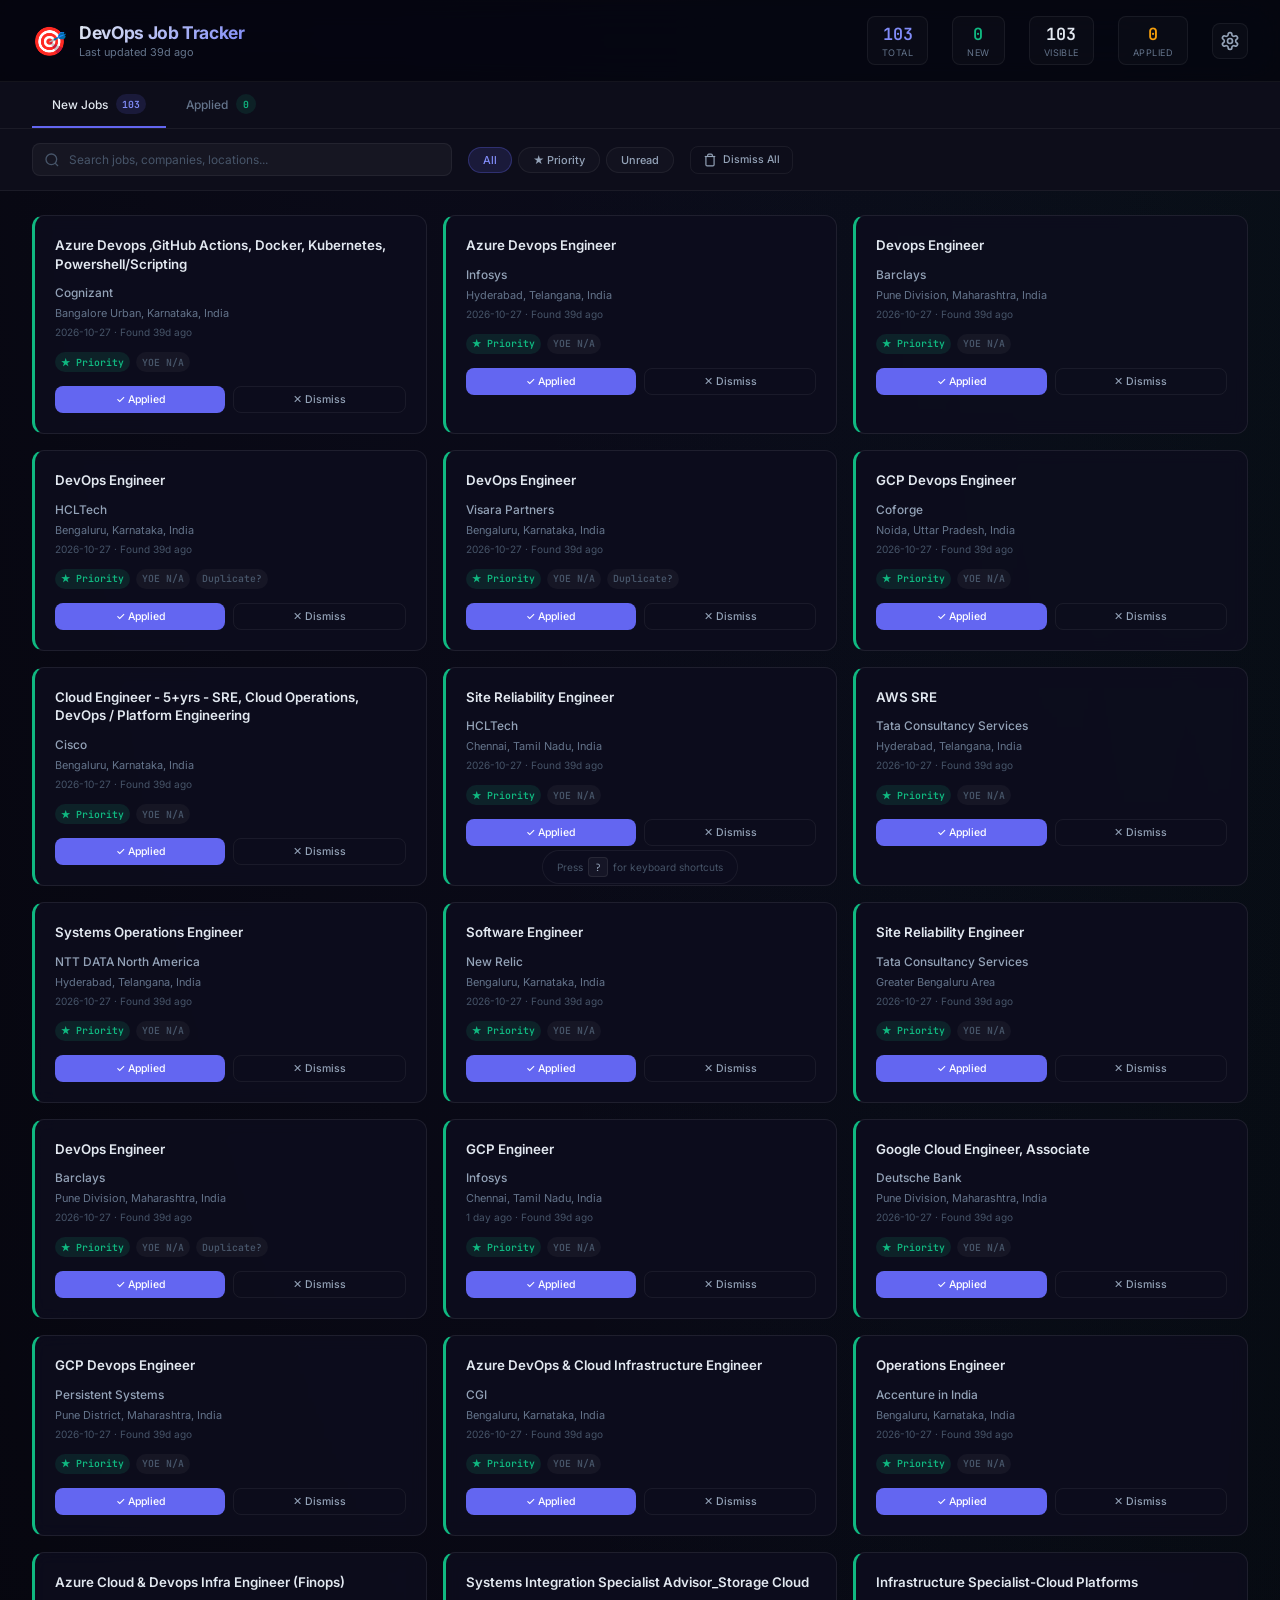
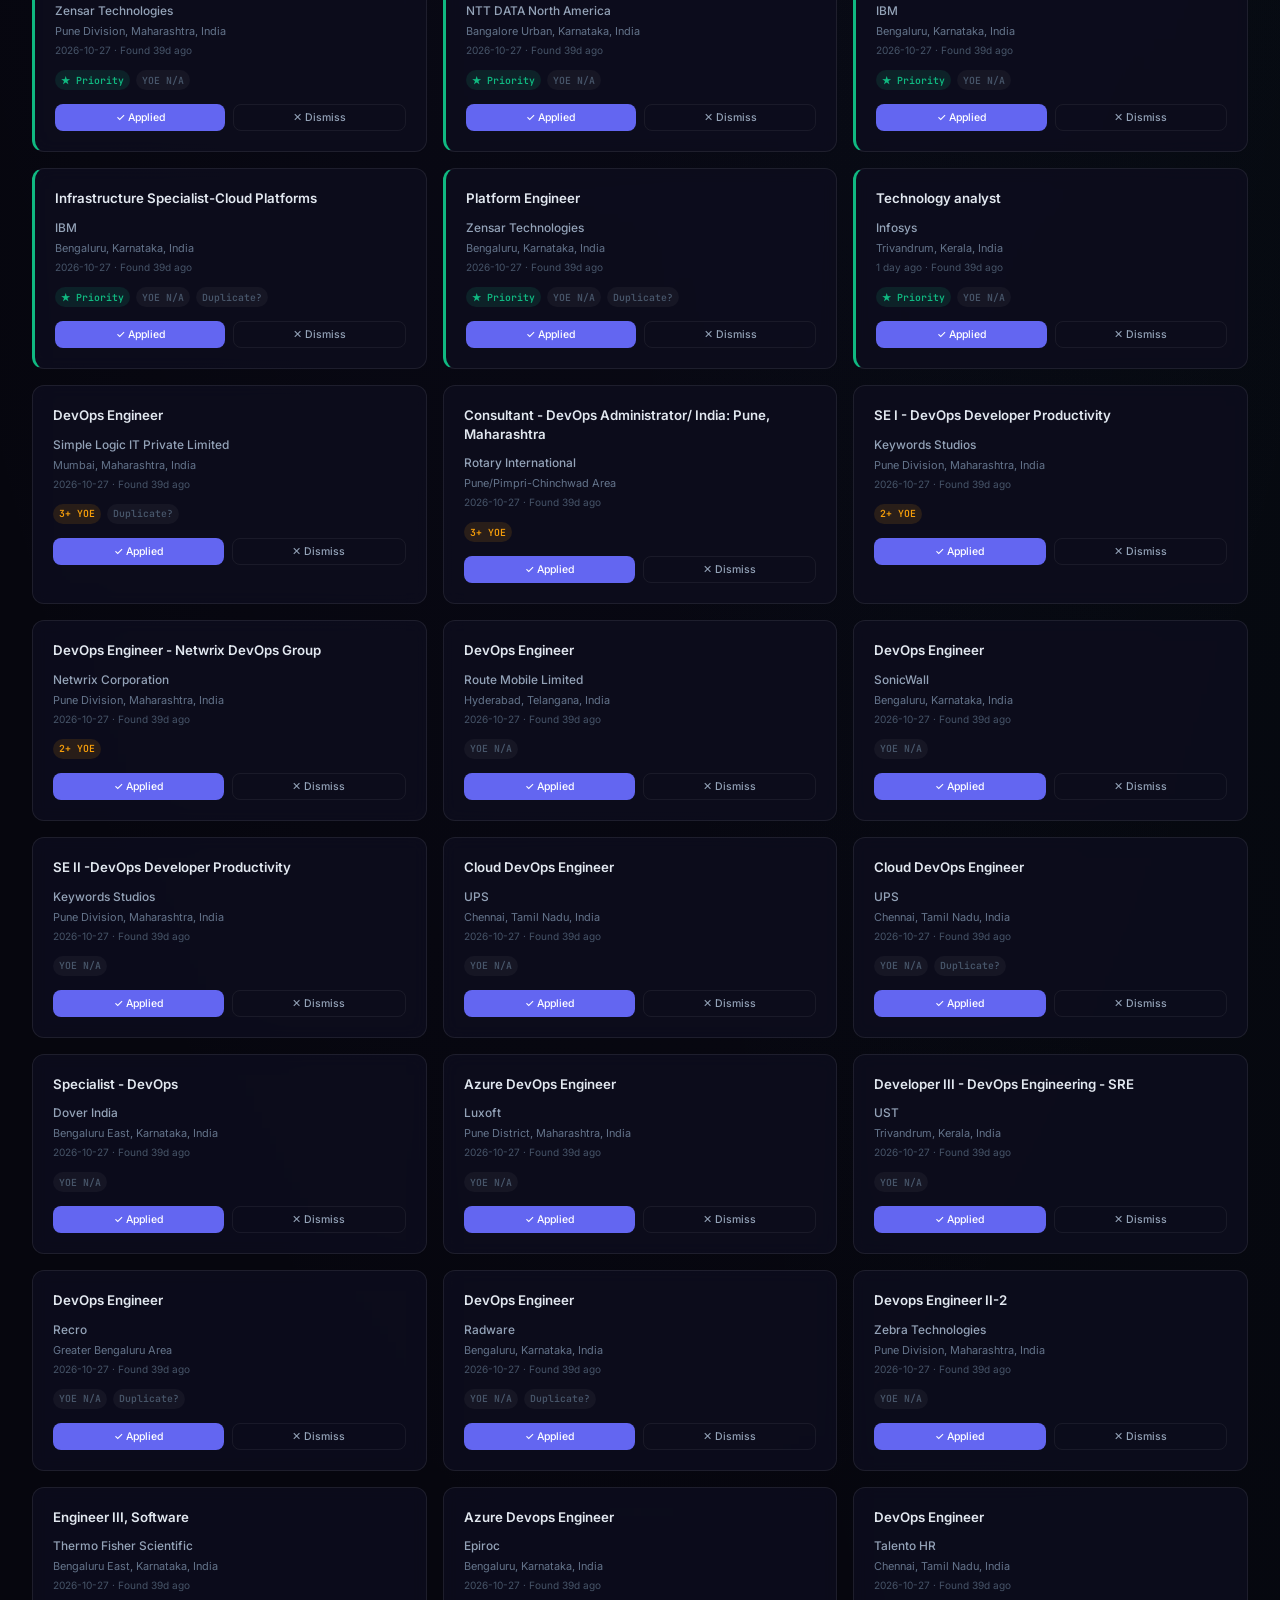
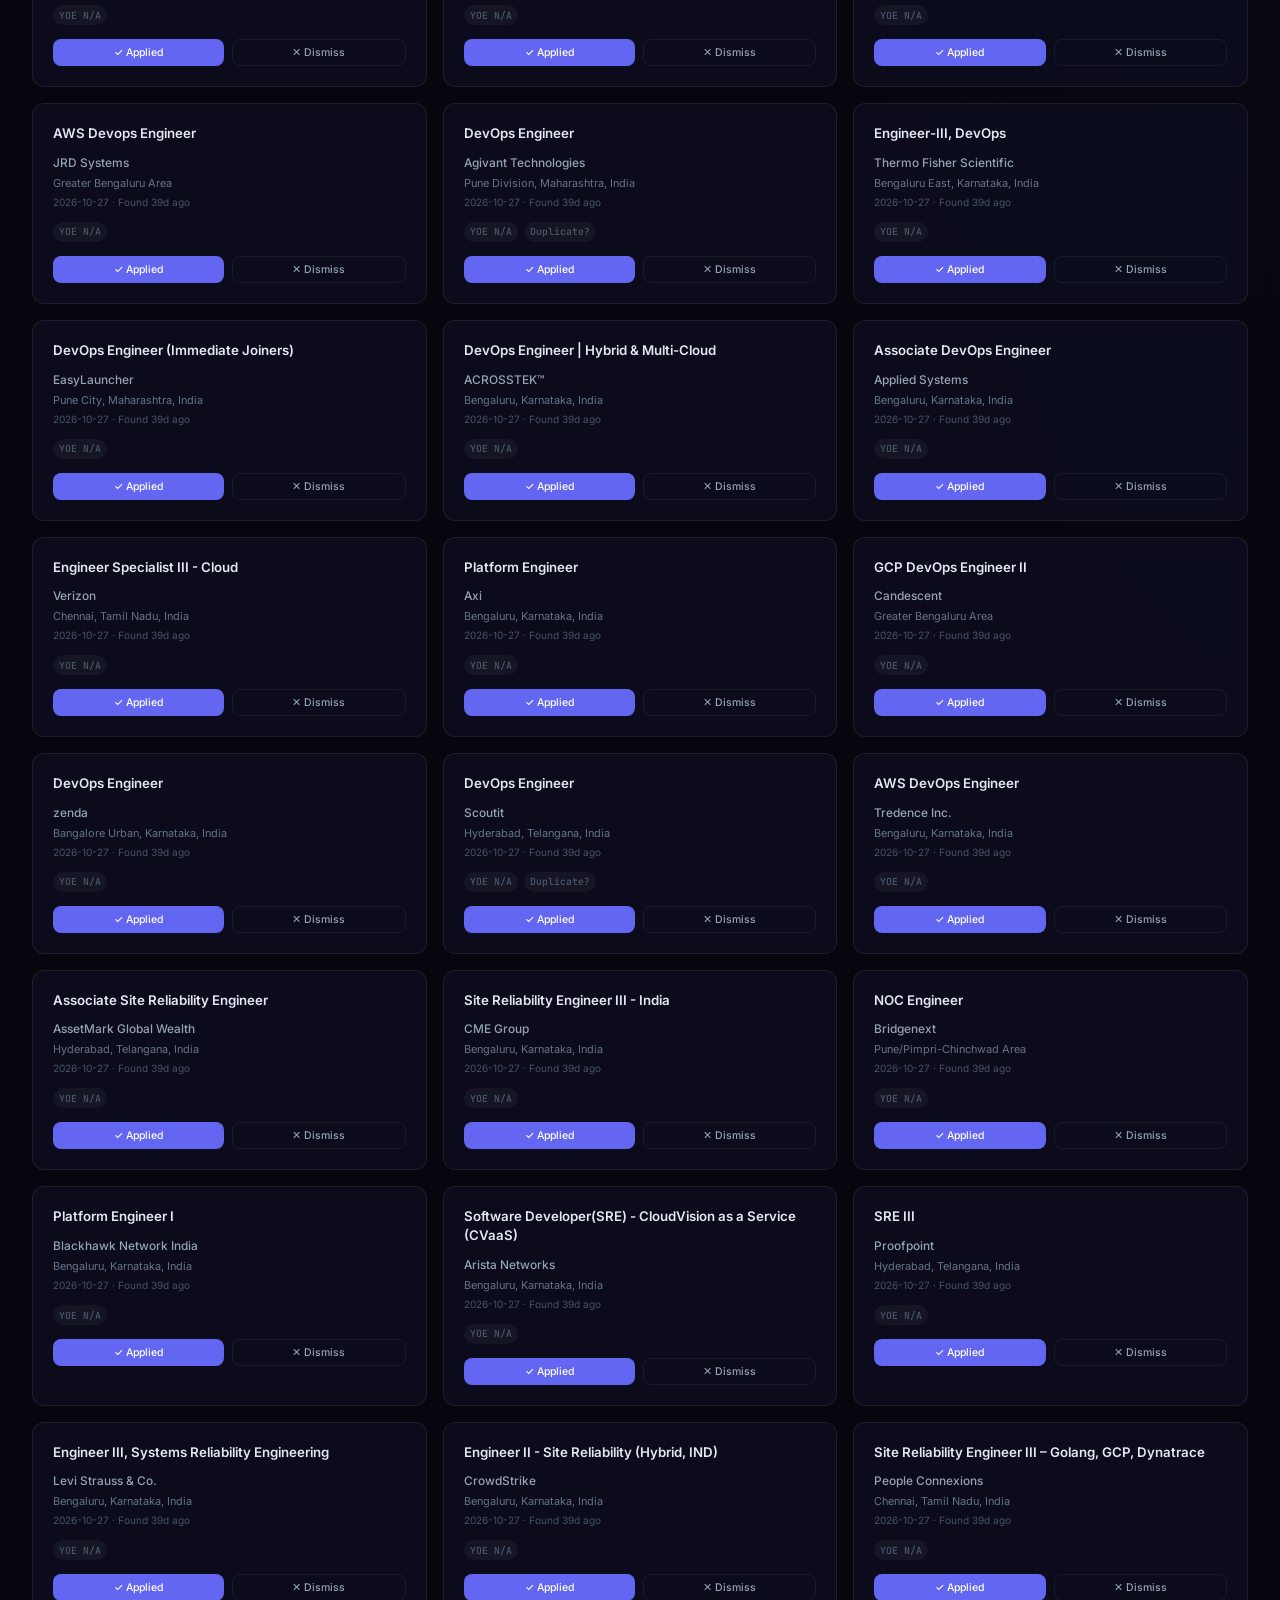
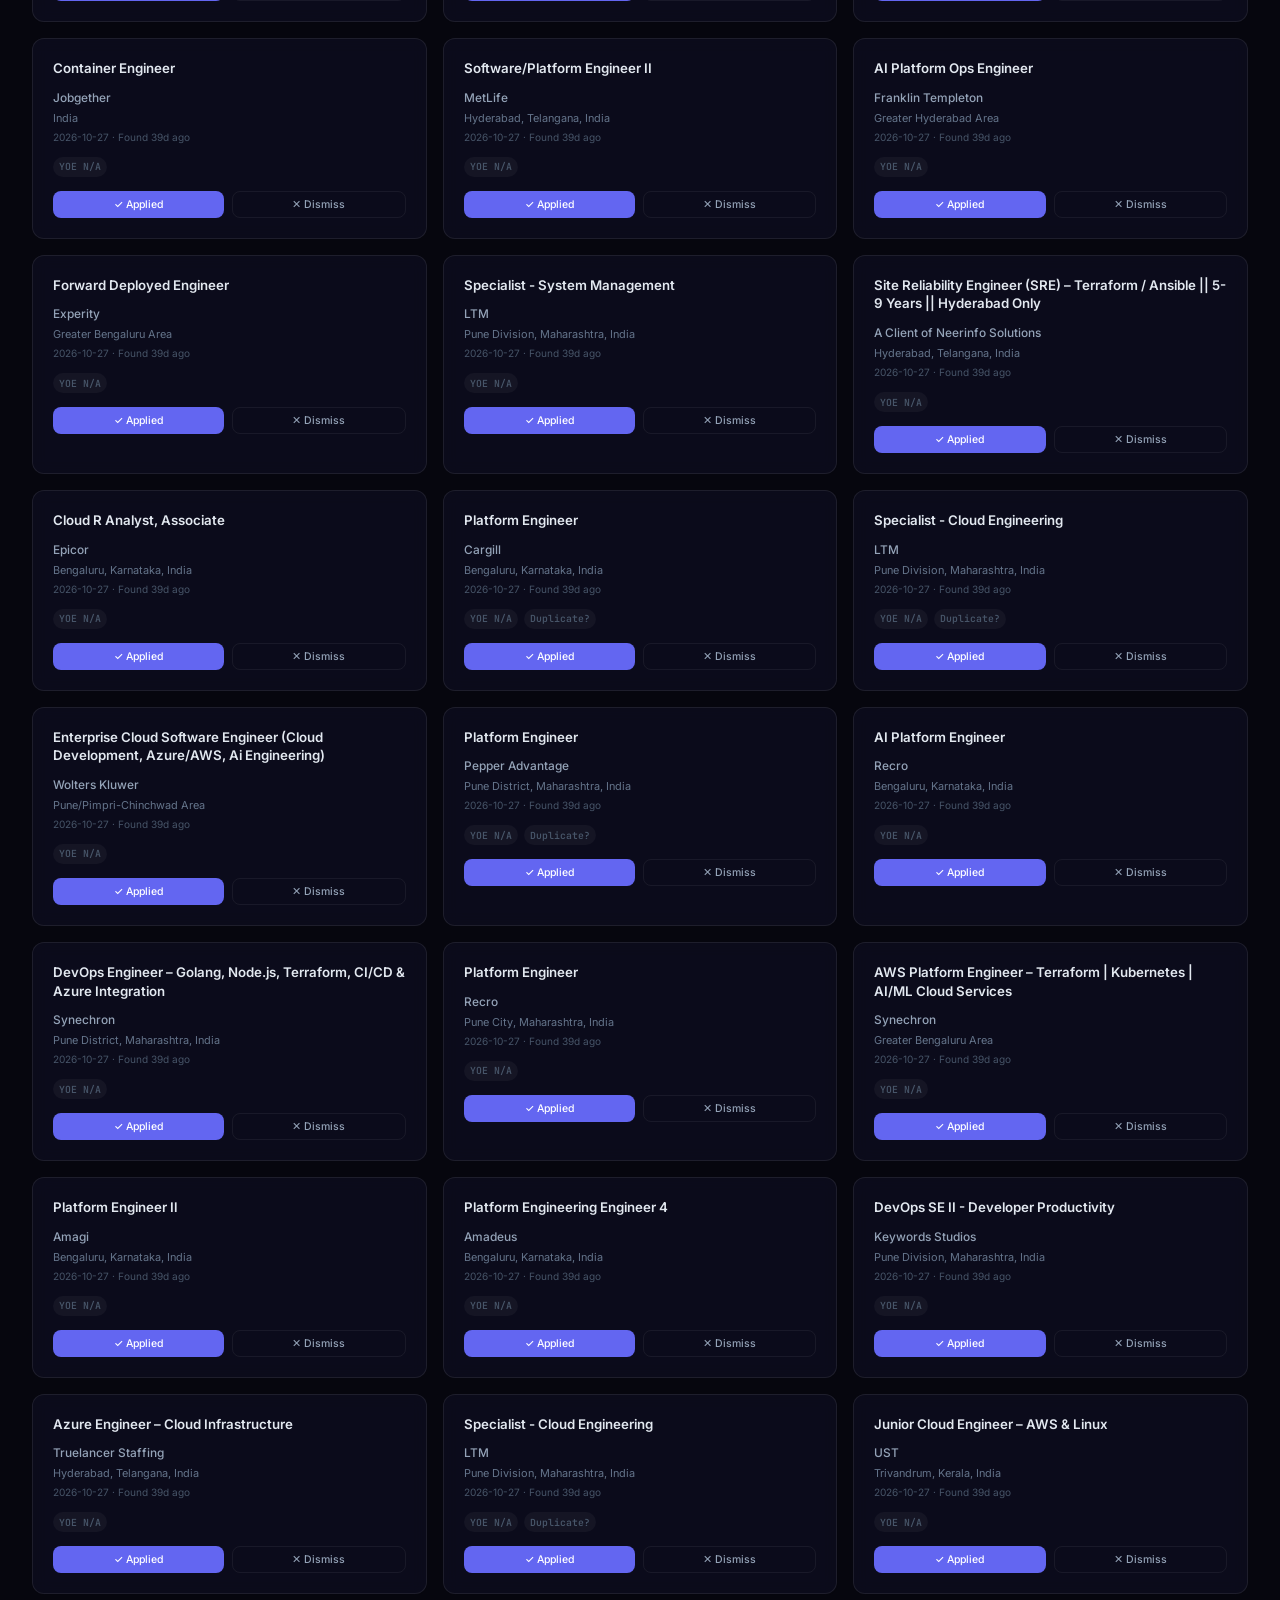
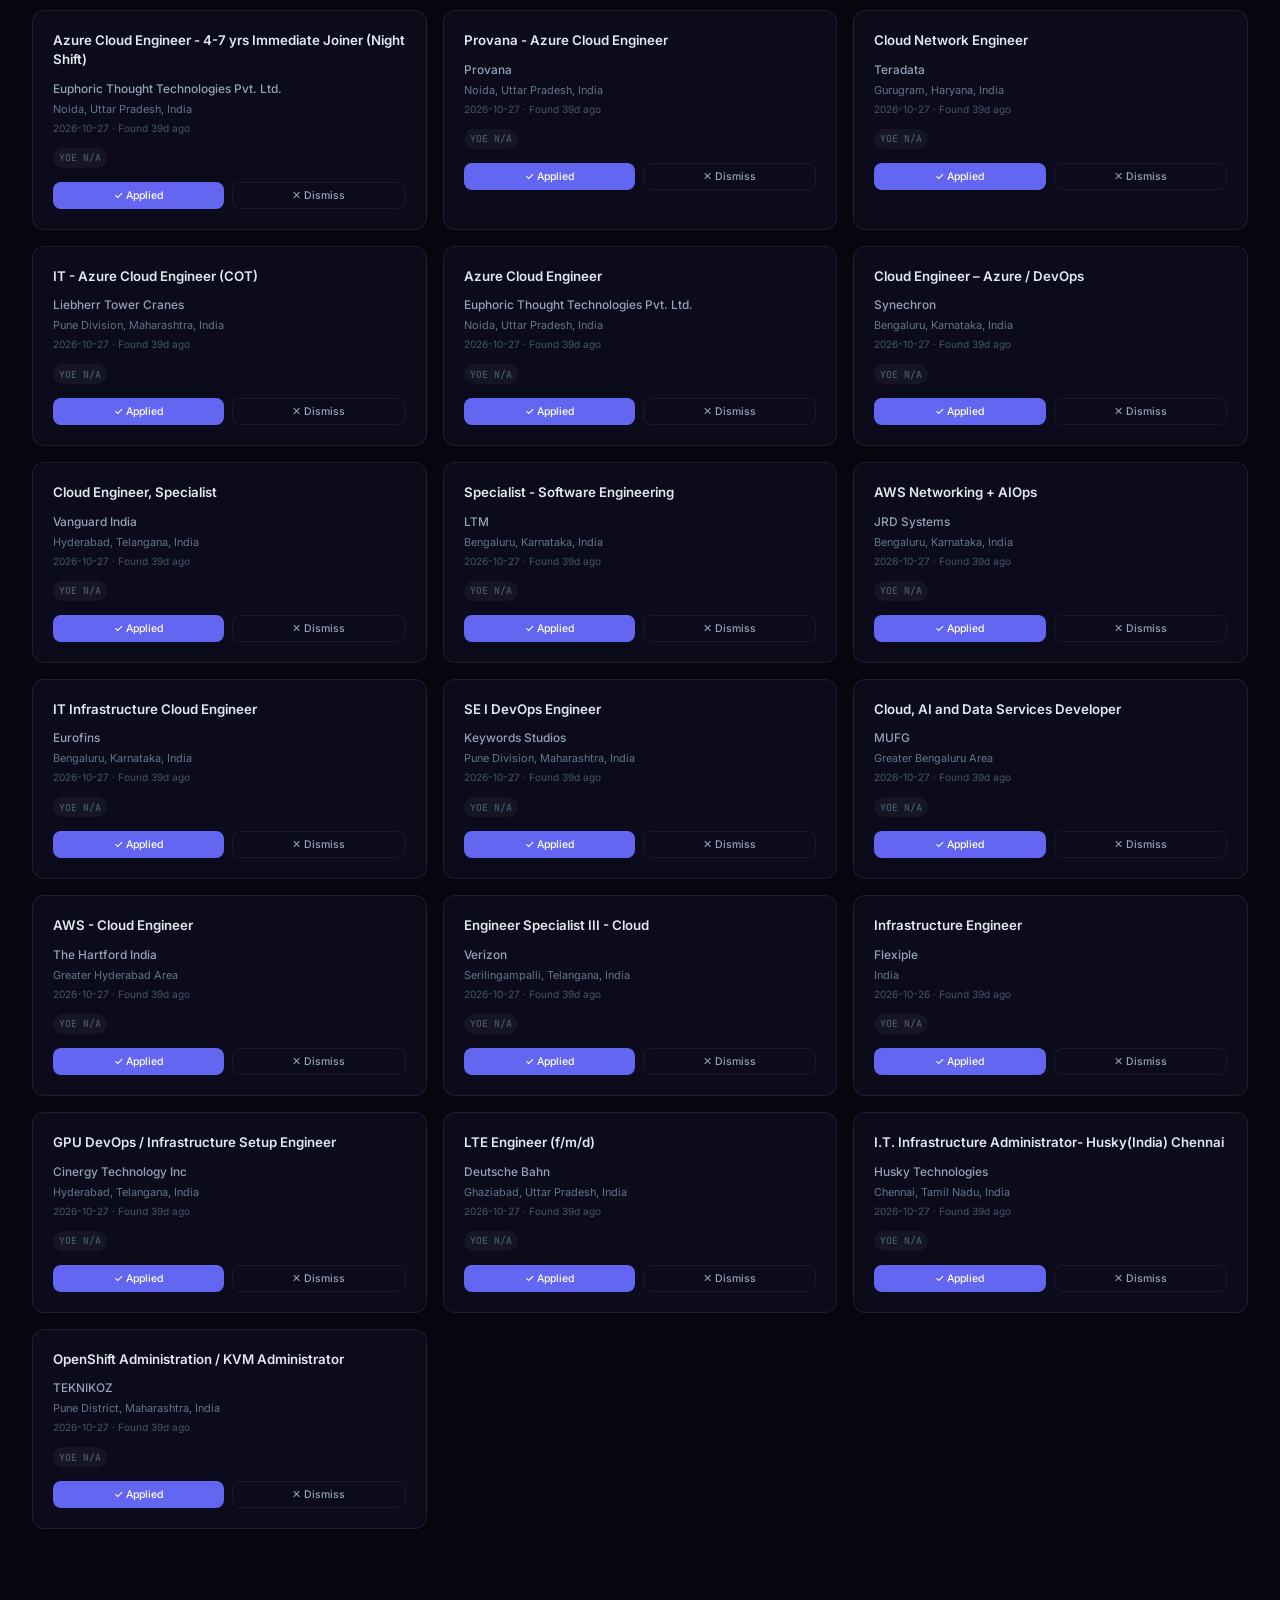
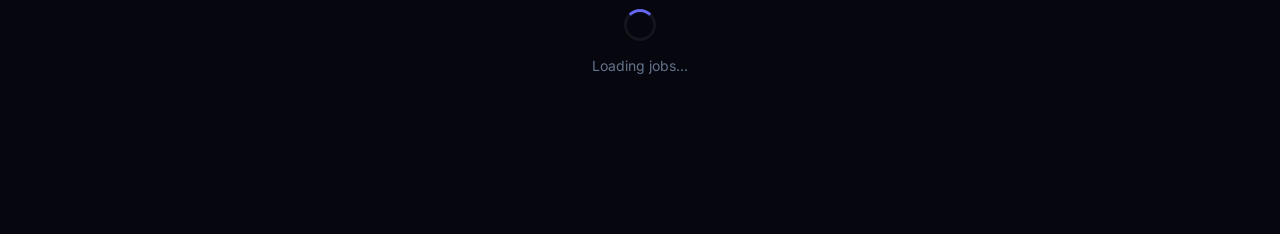
==== index.html @ ca86b881 "deploy: f209c888c939bb65b0d249adef8c62710735db88" ====
<!DOCTYPE html>
<html lang="en">
<head>
  <meta charset="UTF-8">
  <meta name="viewport" content="width=device-width, initial-scale=1.0">
  <title>DevOps Job Tracker</title>
  <meta name="description" content="Personal DevOps job tracking dashboard — automated LinkedIn job monitoring">
  <link rel="icon" href="data:image/svg+xml,<svg xmlns='http://www.w3.org/2000/svg' viewBox='0 0 100 100'><text y='.9em' font-size='90'>🎯</text></svg>">
  <link rel="preconnect" href="https://fonts.googleapis.com">
  <link rel="preconnect" href="https://fonts.gstatic.com" crossorigin>
  <link href="https://fonts.googleapis.com/css2?family=Inter:wght@300;400;500;600;700;800&family=JetBrains+Mono:wght@400;500;600&display=swap" rel="stylesheet">
  <link rel="stylesheet" href="style.css">
</head>
<body>
  <div id="app">

    <!-- ── Top Bar ──────────────────────────────────────────────────────── -->
    <header class="topbar" id="topbar">
      <div class="topbar__left">
        <span class="topbar__icon">🎯</span>
        <div>
          <h1 class="topbar__title">DevOps Job Tracker</h1>
          <p class="topbar__subtitle" id="lastUpdated">Loading...</p>
        </div>
      </div>
      <div class="topbar__stats" id="statsBar"></div>
      <div class="topbar__right">
        <button class="btn-icon" id="settingsBtn" title="Settings (S)">
          <svg width="20" height="20" viewBox="0 0 24 24" fill="none" stroke="currentColor" stroke-width="2" stroke-linecap="round" stroke-linejoin="round"><path d="M12.22 2h-.44a2 2 0 0 0-2 2v.18a2 2 0 0 1-1 1.73l-.43.25a2 2 0 0 1-2 0l-.15-.08a2 2 0 0 0-2.73.73l-.22.38a2 2 0 0 0 .73 2.73l.15.1a2 2 0 0 1 1 1.72v.51a2 2 0 0 1-1 1.74l-.15.09a2 2 0 0 0-.73 2.73l.22.38a2 2 0 0 0 2.73.73l.15-.08a2 2 0 0 1 2 0l.43.25a2 2 0 0 1 1 1.73V20a2 2 0 0 0 2 2h.44a2 2 0 0 0 2-2v-.18a2 2 0 0 1 1-1.73l.43-.25a2 2 0 0 1 2 0l.15.08a2 2 0 0 0 2.73-.73l.22-.39a2 2 0 0 0-.73-2.73l-.15-.08a2 2 0 0 1-1-1.74v-.5a2 2 0 0 1 1-1.74l.15-.09a2 2 0 0 0 .73-2.73l-.22-.38a2 2 0 0 0-2.73-.73l-.15.08a2 2 0 0 1-2 0l-.43-.25a2 2 0 0 1-1-1.73V4a2 2 0 0 0-2-2z"/><circle cx="12" cy="12" r="3"/></svg>
        </button>
      </div>
    </header>

    <!-- ── Tab Navigation ──────────────────────────────────────────────── -->
    <nav class="nav-tabs" id="navTabs">
      <button class="nav-tab nav-tab--active" data-tab="jobs" id="tabJobs">
        New Jobs <span class="badge" id="jobCount">0</span>
      </button>
      <button class="nav-tab" data-tab="applied" id="tabApplied">
        Applied <span class="badge badge--green" id="appliedCount">0</span>
      </button>
    </nav>

    <!-- ── Filters ─────────────────────────────────────────────────────── -->
    <section class="filters" id="filtersBar">
      <div class="filters__search">
        <svg class="filters__icon" width="16" height="16" viewBox="0 0 24 24" fill="none" stroke="currentColor" stroke-width="2"><circle cx="11" cy="11" r="8"/><path d="m21 21-4.3-4.3"/></svg>
        <input type="text" id="searchInput" placeholder="Search jobs, companies, locations..." autocomplete="off">
      </div>
      <div class="filters__chips" id="filterChips">
        <button class="chip chip--active" data-filter="all">All</button>
        <button class="chip" data-filter="priority">★ Priority</button>
        <button class="chip" data-filter="unread">Unread</button>
      </div>
      <button class="btn btn--ghost btn--sm" id="dismissAllBtn" title="Dismiss all visible jobs">
        <svg width="14" height="14" viewBox="0 0 24 24" fill="none" stroke="currentColor" stroke-width="2"><path d="M3 6h18"/><path d="M19 6v14c0 1-1 2-2 2H7c-1 0-2-1-2-2V6"/><path d="M8 6V4c0-1 1-2 2-2h4c1 0 2 1 2 2v2"/></svg>
        Dismiss All
      </button>
    </section>

    <!-- ── Jobs View ───────────────────────────────────────────────────── -->
    <main class="content" id="jobsView">
      <div class="job-grid" id="jobGrid"></div>
      <div class="empty-state" id="emptyState" hidden>
        <div class="empty-state__icon">✨</div>
        <h3>All caught up!</h3>
        <p>No new jobs to review. The pipeline runs every 30 minutes.</p>
      </div>
      <div class="loading-state" id="loadingState">
        <div class="spinner"></div>
        <p>Loading jobs...</p>
      </div>
    </main>

    <!-- ── Applied View ────────────────────────────────────────────────── -->
    <main class="content" id="appliedView" hidden>
      <div class="job-grid" id="appliedGrid"></div>
      <div class="empty-state" id="appliedEmpty" hidden>
        <div class="empty-state__icon">📝</div>
        <h3>No applications yet</h3>
        <p>Mark a job as "Applied" to track it here.</p>
      </div>
    </main>

    <!-- ── Settings Modal ──────────────────────────────────────────────── -->
    <div class="modal-overlay" id="settingsOverlay" hidden>
      <div class="modal" id="settingsModal" role="dialog" aria-label="Settings">
        <div class="modal__header">
          <h2 class="modal__title">Settings</h2>
          <button class="btn-icon" id="closeSettings" aria-label="Close">
            <svg width="20" height="20" viewBox="0 0 24 24" fill="none" stroke="currentColor" stroke-width="2"><path d="M18 6 6 18"/><path d="m6 6 12 12"/></svg>
          </button>
        </div>
        <div class="modal__body">
          <!-- Pipeline Config -->
          <fieldset class="settings-section">
            <legend class="settings-section__title">Pipeline Configuration</legend>
            <p class="settings-section__desc">Controls what the scraper searches for. Changes take effect on the next pipeline run (~30 min).</p>
            <div class="form-group">
              <label class="form-label" for="kwField">Search Keywords</label>
              <div class="tags-input" id="keywordsInput">
                <div class="tags-input__list" id="keywordTags"></div>
                <input type="text" class="tags-input__field" id="kwField" placeholder="Type keyword + Enter">
              </div>
            </div>
            <div class="form-row">
              <div class="form-group">
                <label class="form-label" for="minYoe">Min YOE</label>
                <input type="number" class="form-input" id="minYoe" min="0" max="20" step="1">
              </div>
              <div class="form-group">
                <label class="form-label" for="maxYoe">Max YOE</label>
                <input type="number" class="form-input" id="maxYoe" min="0" max="20" step="1">
              </div>
              <div class="form-group">
                <label class="form-label" for="searchLocation">Location</label>
                <input type="text" class="form-input" id="searchLocation" placeholder="India">
              </div>
            </div>
          </fieldset>

          <!-- GitHub Integration -->
          <fieldset class="settings-section">
            <legend class="settings-section__title">GitHub Integration</legend>
            <p class="settings-section__desc">To save settings to the repository, provide a GitHub Personal Access Token with <code>repo</code> scope.</p>
            <div class="form-group">
              <label class="form-label" for="githubPat">GitHub PAT</label>
              <input type="password" class="form-input" id="githubPat" placeholder="ghp_xxxxxxxxxxxx" autocomplete="off">
              <small class="form-hint">Stored only in your browser's localStorage. Never sent anywhere except GitHub API.</small>
            </div>
          </fieldset>

          <!-- Discord Toggle -->
          <fieldset class="settings-section">
            <legend class="settings-section__title">Discord Notifications</legend>
            <div class="toggle-row">
              <span class="form-label">Enable Discord webhook</span>
              <label class="toggle">
                <input type="checkbox" id="enableDiscord">
                <span class="toggle__track"><span class="toggle__knob"></span></span>
              </label>
            </div>
          </fieldset>

          <!-- Danger Zone -->
          <fieldset class="settings-section settings-section--danger">
            <legend class="settings-section__title">Local Data</legend>
            <div class="form-row">
              <button class="btn btn--danger btn--sm" id="clearDismissed">Clear Dismissed</button>
              <button class="btn btn--danger btn--sm" id="clearApplied">Clear Applied</button>
              <button class="btn btn--danger btn--sm" id="clearAll">Reset All Data</button>
            </div>
          </fieldset>
        </div>
        <div class="modal__footer">
          <button class="btn btn--ghost" id="cancelSettings">Cancel</button>
          <button class="btn btn--primary" id="saveSettings">Save to Repository</button>
        </div>
      </div>
    </div>

    <!-- ── Toast Container ─────────────────────────────────────────────── -->
    <div class="toast-container" id="toasts"></div>

    <!-- ── Keyboard Shortcut Hint ──────────────────────────────────────── -->
    <div class="kbd-hint" id="kbdHint">
      Press <kbd>?</kbd> for keyboard shortcuts
    </div>

    <!-- ── Keyboard Help Modal ─────────────────────────────────────────── -->
    <div class="modal-overlay" id="kbdOverlay" hidden>
      <div class="modal modal--sm" role="dialog" aria-label="Keyboard Shortcuts">
        <div class="modal__header">
          <h2 class="modal__title">Keyboard Shortcuts</h2>
          <button class="btn-icon" id="closeKbd" aria-label="Close">
            <svg width="20" height="20" viewBox="0 0 24 24" fill="none" stroke="currentColor" stroke-width="2"><path d="M18 6 6 18"/><path d="m6 6 12 12"/></svg>
          </button>
        </div>
        <div class="modal__body">
          <div class="kbd-list">
            <div class="kbd-row"><kbd>j</kbd> / <kbd>k</kbd><span>Navigate cards</span></div>
            <div class="kbd-row"><kbd>o</kbd> / <kbd>Enter</kbd><span>Open job in LinkedIn</span></div>
            <div class="kbd-row"><kbd>d</kbd><span>Dismiss focused job</span></div>
            <div class="kbd-row"><kbd>a</kbd><span>Mark as Applied</span></div>
            <div class="kbd-row"><kbd>/</kbd><span>Focus search</span></div>
            <div class="kbd-row"><kbd>s</kbd><span>Open settings</span></div>
            <div class="kbd-row"><kbd>1</kbd> / <kbd>2</kbd><span>Switch tabs</span></div>
            <div class="kbd-row"><kbd>Esc</kbd><span>Close modal / clear search</span></div>
          </div>
        </div>
      </div>
    </div>
  </div>

  <script src="app.js"></script>
</body>
</html>
---- style.css ----
/* ═══════════════════════════════════════════════════════════════════════════════
   DevOps Job Tracker — Premium Dark Theme
   ═══════════════════════════════════════════════════════════════════════════════ */

/* ── Design Tokens ─────────────────────────────────────────────────────────── */
:root {
  --bg-body:        #06060e;
  --bg-surface:     #0d0d1a;
  --bg-card:        rgba(14, 14, 30, 0.85);
  --bg-card-hover:  rgba(22, 22, 48, 0.95);
  --bg-glass:       rgba(255, 255, 255, 0.025);
  --bg-input:       rgba(255, 255, 255, 0.04);
  --bg-input-focus: rgba(255, 255, 255, 0.06);

  --border:         rgba(255, 255, 255, 0.06);
  --border-card:    rgba(255, 255, 255, 0.08);
  --border-focus:   rgba(99, 102, 241, 0.5);

  --text-primary:   #e2e8f0;
  --text-secondary: #94a3b8;
  --text-muted:     #64748b;
  --text-dim:       #475569;

  --accent:         #6366f1;
  --accent-hover:   #818cf8;
  --accent-muted:   rgba(99, 102, 241, 0.15);
  --priority:       #10b981;
  --priority-muted: rgba(16, 185, 129, 0.12);
  --yoe:            #f59e0b;
  --yoe-muted:      rgba(245, 158, 11, 0.12);
  --danger:         #ef4444;
  --danger-muted:   rgba(239, 68, 68, 0.12);
  --info:           #3b82f6;
  --info-muted:     rgba(59, 130, 246, 0.12);
  --success:        #10b981;

  --radius-xs:      6px;
  --radius-sm:      8px;
  --radius-md:      12px;
  --radius-lg:      16px;
  --radius-full:    9999px;

  --shadow-sm:      0 1px 3px rgba(0,0,0,0.3);
  --shadow-md:      0 4px 16px rgba(0,0,0,0.4);
  --shadow-lg:      0 8px 32px rgba(0,0,0,0.5);
  --shadow-glow:    0 0 24px rgba(99, 102, 241, 0.08);

  --font-sans:      'Inter', -apple-system, BlinkMacSystemFont, 'Segoe UI', sans-serif;
  --font-mono:      'JetBrains Mono', 'Fira Code', monospace;

  --ease:           cubic-bezier(0.4, 0, 0.2, 1);
  --ease-bounce:    cubic-bezier(0.34, 1.56, 0.64, 1);
  --dur-fast:       120ms;
  --dur-normal:     220ms;
  --dur-slow:       400ms;
}

/* ── Reset ─────────────────────────────────────────────────────────────────── */
*, *::before, *::after { box-sizing: border-box; margin: 0; padding: 0; }

html {
  font-size: 14px;
  -webkit-font-smoothing: antialiased;
  -moz-osx-font-smoothing: grayscale;
  scroll-behavior: smooth;
}

body {
  font-family: var(--font-sans);
  background: var(--bg-body);
  color: var(--text-primary);
  min-height: 100vh;
  overflow-x: hidden;
  background-image:
    radial-gradient(ellipse 80% 60% at 50% -20%, rgba(99,102,241,0.08), transparent),
    radial-gradient(ellipse 60% 50% at 100% 0%, rgba(16,185,129,0.04), transparent);
}

a { color: var(--accent-hover); text-decoration: none; }
a:hover { text-decoration: underline; }

code { font-family: var(--font-mono); font-size: 0.85em; background: var(--bg-input); padding: 2px 6px; border-radius: var(--radius-xs); }

::-webkit-scrollbar { width: 6px; }
::-webkit-scrollbar-track { background: transparent; }
::-webkit-scrollbar-thumb { background: rgba(255,255,255,0.08); border-radius: 3px; }
::-webkit-scrollbar-thumb:hover { background: rgba(255,255,255,0.14); }

/* ── Top Bar ───────────────────────────────────────────────────────────────── */
.topbar {
  position: sticky; top: 0; z-index: 100;
  display: flex; align-items: center; gap: 24px;
  padding: 16px 32px;
  background: rgba(6, 6, 14, 0.82);
  backdrop-filter: blur(20px) saturate(180%);
  -webkit-backdrop-filter: blur(20px) saturate(180%);
  border-bottom: 1px solid var(--border);
}
.topbar__left { display: flex; align-items: center; gap: 12px; flex-shrink: 0; }
.topbar__icon { font-size: 28px; }
.topbar__title {
  font-size: 1.25rem; font-weight: 700; letter-spacing: -0.02em;
  background: linear-gradient(135deg, var(--text-primary), var(--accent-hover));
  -webkit-background-clip: text; -webkit-text-fill-color: transparent;
  background-clip: text;
}
.topbar__subtitle { font-size: 0.78rem; color: var(--text-muted); margin-top: 2px; }
.topbar__stats { display: flex; gap: 24px; margin-left: auto; }
.topbar__right { flex-shrink: 0; }

/* ── Stats ─────────────────────────────────────────────────────────────────── */
.stat {
  display: flex; flex-direction: column; align-items: center; gap: 2px;
  padding: 6px 14px; border-radius: var(--radius-sm);
  background: var(--bg-glass); border: 1px solid var(--border);
}
.stat__value { font-family: var(--font-mono); font-size: 1.2rem; font-weight: 600; }
.stat__label { font-size: 0.65rem; text-transform: uppercase; letter-spacing: 0.05em; color: var(--text-muted); }
.stat--accent .stat__value { color: var(--accent-hover); }
.stat--green .stat__value { color: var(--priority); }
.stat--amber .stat__value { color: var(--yoe); }

/* ── Button Primitives ─────────────────────────────────────────────────────── */
.btn-icon {
  display: inline-flex; align-items: center; justify-content: center;
  width: 36px; height: 36px; border-radius: var(--radius-sm);
  border: 1px solid var(--border); background: var(--bg-glass);
  color: var(--text-secondary); cursor: pointer;
  transition: all var(--dur-normal) var(--ease);
}
.btn-icon:hover { color: var(--text-primary); background: var(--bg-input); border-color: var(--border-card); }

.btn {
  display: inline-flex; align-items: center; gap: 6px;
  padding: 8px 16px; border-radius: var(--radius-sm);
  font-family: var(--font-sans); font-size: 0.82rem; font-weight: 500;
  cursor: pointer; border: none;
  transition: all var(--dur-normal) var(--ease);
}
.btn--sm { padding: 6px 12px; font-size: 0.75rem; }
.btn--primary { background: var(--accent); color: #fff; }
.btn--primary:hover { background: var(--accent-hover); box-shadow: var(--shadow-glow); }
.btn--ghost { background: transparent; color: var(--text-secondary); border: 1px solid var(--border); }
.btn--ghost:hover { color: var(--text-primary); border-color: var(--border-card); background: var(--bg-glass); }
.btn--danger { background: var(--danger-muted); color: var(--danger); border: 1px solid rgba(239,68,68,0.2); }
.btn--danger:hover { background: rgba(239,68,68,0.2); }

/* ── Nav Tabs ──────────────────────────────────────────────────────────────── */
.nav-tabs {
  display: flex; gap: 0; padding: 0 32px;
  border-bottom: 1px solid var(--border);
  background: var(--bg-surface);
}
.nav-tab {
  padding: 12px 20px; border: none; background: none;
  color: var(--text-muted); font-family: var(--font-sans);
  font-size: 0.85rem; font-weight: 500; cursor: pointer;
  border-bottom: 2px solid transparent;
  transition: all var(--dur-normal) var(--ease);
  display: flex; align-items: center; gap: 8px;
}
.nav-tab:hover { color: var(--text-secondary); }
.nav-tab--active { color: var(--text-primary); border-bottom-color: var(--accent); }

/* ── Badge ─────────────────────────────────────────────────────────────────── */
.badge {
  display: inline-flex; align-items: center; justify-content: center;
  min-width: 20px; height: 20px; padding: 0 6px;
  border-radius: var(--radius-full); font-family: var(--font-mono);
  font-size: 0.7rem; font-weight: 600;
  background: var(--accent-muted); color: var(--accent-hover);
}
.badge--green { background: var(--priority-muted); color: var(--priority); }
.badge--amber { background: var(--yoe-muted); color: var(--yoe); }
.badge--dim { background: rgba(255,255,255,0.04); color: var(--text-dim); }

/* ── Filters ───────────────────────────────────────────────────────────────── */
.filters {
  display: flex; align-items: center; gap: 16px; flex-wrap: wrap;
  padding: 14px 32px; background: var(--bg-surface);
  border-bottom: 1px solid var(--border);
}
.filters__search {
  position: relative; flex: 1; min-width: 240px; max-width: 420px;
}
.filters__icon {
  position: absolute; left: 12px; top: 50%; transform: translateY(-50%);
  color: var(--text-dim); pointer-events: none;
}
.filters__search input {
  width: 100%; padding: 8px 12px 8px 36px;
  background: var(--bg-input); border: 1px solid var(--border);
  border-radius: var(--radius-sm); color: var(--text-primary);
  font-family: var(--font-sans); font-size: 0.85rem;
  transition: all var(--dur-normal) var(--ease); outline: none;
}
.filters__search input:focus {
  border-color: var(--border-focus); background: var(--bg-input-focus);
  box-shadow: 0 0 0 3px rgba(99,102,241,0.08);
}
.filters__search input::placeholder { color: var(--text-dim); }
.filters__chips { display: flex; gap: 6px; }

/* ── Chips ──────────────────────────────────────────────────────────────────── */
.chip {
  padding: 5px 14px; border-radius: var(--radius-full);
  font-family: var(--font-sans); font-size: 0.78rem; font-weight: 500;
  background: var(--bg-glass); border: 1px solid var(--border);
  color: var(--text-secondary); cursor: pointer;
  transition: all var(--dur-normal) var(--ease);
}
.chip:hover { border-color: var(--border-card); color: var(--text-primary); }
.chip--active {
  background: var(--accent-muted); border-color: rgba(99,102,241,0.3);
  color: var(--accent-hover);
}

/* ── Content Area ──────────────────────────────────────────────────────────── */
.content { padding: 24px 32px 80px; }

/* ── Job Grid ──────────────────────────────────────────────────────────────── */
.job-grid {
  display: grid;
  grid-template-columns: repeat(auto-fill, minmax(340px, 1fr));
  gap: 16px;
}

/* ── Job Card ──────────────────────────────────────────────────────────────── */
.job-card {
  position: relative;
  background: var(--bg-card);
  border: 1px solid var(--border-card);
  border-radius: var(--radius-md);
  padding: 20px;
  transition: all var(--dur-normal) var(--ease);
  animation: cardIn var(--dur-slow) var(--ease) both;
  backdrop-filter: blur(8px);
  -webkit-backdrop-filter: blur(8px);
}
.job-card:hover {
  background: var(--bg-card-hover);
  border-color: rgba(255,255,255,0.1);
  box-shadow: var(--shadow-md), var(--shadow-glow);
  transform: translateY(-2px);
}
.job-card--priority { border-left: 3px solid var(--priority); }
.job-card--focused {
  outline: 2px solid var(--accent);
  outline-offset: 2px;
}
.job-card--dismissing {
  animation: cardOut 300ms var(--ease) forwards;
}

.job-card__header { display: flex; justify-content: space-between; align-items: flex-start; gap: 12px; margin-bottom: 12px; }
.job-card__title {
  font-size: 0.95rem; font-weight: 600; line-height: 1.4;
  color: var(--text-primary);
}
.job-card__title a {
  color: inherit; text-decoration: none;
  transition: color var(--dur-fast);
}
.job-card__title a:hover { color: var(--accent-hover); text-decoration: none; }

.job-card__new {
  display: inline-flex; padding: 2px 8px; border-radius: var(--radius-full);
  font-size: 0.6rem; font-weight: 700; letter-spacing: 0.04em;
  text-transform: uppercase; background: var(--info-muted); color: var(--info);
  flex-shrink: 0; align-self: flex-start; margin-top: 2px;
}

.job-card__meta { display: flex; flex-direction: column; gap: 6px; margin-bottom: 14px; }
.job-card__company { font-size: 0.85rem; color: var(--text-secondary); font-weight: 500; }
.job-card__location { font-size: 0.78rem; color: var(--text-muted); }
.job-card__time { font-size: 0.72rem; color: var(--text-dim); }

.job-card__badges { display: flex; gap: 6px; flex-wrap: wrap; margin-bottom: 14px; }

.job-card__actions { display: flex; gap: 8px; }
.job-card__actions .btn { flex: 1; justify-content: center; }

.job-card__notes { margin-top: 10px; padding-top: 10px; border-top: 1px solid var(--border); }
.job-card__notes-text { font-size: 0.78rem; color: var(--text-secondary); font-style: italic; }
.job-card__notes-date { font-size: 0.7rem; color: var(--text-dim); font-family: var(--font-mono); margin-top: 4px; }

/* ── Empty / Loading States ────────────────────────────────────────────────── */
.empty-state {
  text-align: center; padding: 80px 20px;
  animation: fadeIn var(--dur-slow) var(--ease);
}
.empty-state__icon { font-size: 48px; margin-bottom: 16px; }
.empty-state h3 { font-size: 1.15rem; font-weight: 600; margin-bottom: 8px; color: var(--text-primary); }
.empty-state p { color: var(--text-muted); font-size: 0.85rem; max-width: 400px; margin: 0 auto; }

.loading-state {
  display: flex; flex-direction: column; align-items: center;
  gap: 16px; padding: 80px 20px; color: var(--text-muted);
}

.spinner {
  width: 32px; height: 32px;
  border: 3px solid var(--border);
  border-top-color: var(--accent);
  border-radius: 50%;
  animation: spin 800ms linear infinite;
}

/* ── Modal ──────────────────────────────────────────────────────────────────── */
.modal-overlay {
  position: fixed; inset: 0; z-index: 200;
  display: flex; align-items: center; justify-content: center;
  background: rgba(0, 0, 0, 0.6);
  backdrop-filter: blur(4px);
  -webkit-backdrop-filter: blur(4px);
  animation: fadeIn var(--dur-normal) var(--ease);
}
.modal-overlay[hidden] { display: none; }

.modal {
  width: 90%; max-width: 600px; max-height: 85vh;
  background: var(--bg-surface);
  border: 1px solid var(--border-card);
  border-radius: var(--radius-lg);
  box-shadow: var(--shadow-lg);
  display: flex; flex-direction: column;
  animation: modalIn var(--dur-slow) var(--ease-bounce);
  overflow: hidden;
}
.modal--sm { max-width: 420px; }

.modal__header {
  display: flex; align-items: center; justify-content: space-between;
  padding: 20px 24px; border-bottom: 1px solid var(--border);
}
.modal__title { font-size: 1.05rem; font-weight: 600; display: flex; align-items: center; gap: 10px; }
.modal__body { padding: 24px; overflow-y: auto; flex: 1; }
.modal__footer {
  display: flex; justify-content: flex-end; gap: 10px;
  padding: 16px 24px; border-top: 1px solid var(--border);
}

/* ── Settings Sections ─────────────────────────────────────────────────────── */
.settings-section {
  border: 1px solid var(--border); border-radius: var(--radius-md);
  padding: 20px; margin-bottom: 16px;
}
.settings-section--danger { border-color: rgba(239,68,68,0.15); }
.settings-section__title {
  font-size: 0.88rem; font-weight: 600; margin-bottom: 4px;
  color: var(--text-primary); padding: 0;
}
.settings-section__desc { font-size: 0.78rem; color: var(--text-muted); margin-bottom: 16px; line-height: 1.5; }

/* ── Form Elements ─────────────────────────────────────────────────────────── */
.form-group { margin-bottom: 14px; }
.form-label { display: block; font-size: 0.78rem; font-weight: 500; color: var(--text-secondary); margin-bottom: 6px; }
.form-input {
  width: 100%; padding: 8px 12px;
  background: var(--bg-input); border: 1px solid var(--border);
  border-radius: var(--radius-sm); color: var(--text-primary);
  font-family: var(--font-sans); font-size: 0.85rem;
  outline: none; transition: all var(--dur-normal) var(--ease);
}
.form-input:focus { border-color: var(--border-focus); box-shadow: 0 0 0 3px rgba(99,102,241,0.08); }
.form-hint { font-size: 0.7rem; color: var(--text-dim); margin-top: 6px; }
.form-row { display: flex; gap: 12px; }
.form-row > .form-group { flex: 1; }

/* ── Tags Input ────────────────────────────────────────────────────────────── */
.tags-input {
  background: var(--bg-input); border: 1px solid var(--border);
  border-radius: var(--radius-sm); padding: 6px 8px;
  display: flex; flex-wrap: wrap; gap: 6px; align-items: center;
  transition: all var(--dur-normal) var(--ease);
  min-height: 38px;
}
.tags-input:focus-within { border-color: var(--border-focus); box-shadow: 0 0 0 3px rgba(99,102,241,0.08); }
.tags-input__list { display: flex; flex-wrap: wrap; gap: 6px; }
.tags-input__tag {
  display: inline-flex; align-items: center; gap: 4px;
  padding: 3px 8px 3px 10px; border-radius: var(--radius-full);
  background: var(--accent-muted); color: var(--accent-hover);
  font-size: 0.75rem; font-weight: 500;
}
.tags-input__tag-remove {
  display: inline-flex; align-items: center; justify-content: center;
  width: 16px; height: 16px; border: none; background: none;
  color: var(--accent-hover); cursor: pointer; border-radius: 50%;
  font-size: 0.85rem; line-height: 1; padding: 0;
  transition: background var(--dur-fast);
}
.tags-input__tag-remove:hover { background: rgba(255,255,255,0.1); }
.tags-input__field {
  border: none; background: none; outline: none;
  color: var(--text-primary); font-family: var(--font-sans);
  font-size: 0.82rem; flex: 1; min-width: 120px; padding: 2px 4px;
}
.tags-input__field::placeholder { color: var(--text-dim); }

/* ── Toggle ────────────────────────────────────────────────────────────────── */
.toggle { cursor: pointer; }
.toggle input { display: none; }
.toggle__track {
  display: inline-flex; align-items: center;
  width: 40px; height: 22px; padding: 2px;
  background: rgba(255,255,255,0.1); border-radius: 11px;
  transition: background var(--dur-normal) var(--ease);
}
.toggle input:checked + .toggle__track { background: var(--accent); }
.toggle__knob {
  width: 18px; height: 18px; border-radius: 50%;
  background: var(--text-primary);
  transition: transform var(--dur-normal) var(--ease-bounce);
}
.toggle input:checked + .toggle__track .toggle__knob { transform: translateX(18px); }
.toggle-row { display: flex; align-items: center; justify-content: space-between; }

/* ── Toast ──────────────────────────────────────────────────────────────────── */
.toast-container {
  position: fixed; bottom: 24px; right: 24px; z-index: 300;
  display: flex; flex-direction: column; gap: 8px; pointer-events: none;
}
.toast {
  padding: 12px 20px; border-radius: var(--radius-sm);
  background: var(--bg-card); border: 1px solid var(--border-card);
  color: var(--text-primary); font-size: 0.82rem; font-weight: 500;
  box-shadow: var(--shadow-lg); pointer-events: auto;
  animation: toastIn var(--dur-slow) var(--ease-bounce);
  backdrop-filter: blur(12px);
  -webkit-backdrop-filter: blur(12px);
  display: flex; align-items: center; gap: 8px;
}
.toast--success { border-left: 3px solid var(--success); }
.toast--error { border-left: 3px solid var(--danger); }
.toast--info { border-left: 3px solid var(--info); }
.toast--exiting { animation: toastOut var(--dur-normal) var(--ease) forwards; }

/* ── Keyboard Hint ─────────────────────────────────────────────────────────── */
.kbd-hint {
  position: fixed; bottom: 16px; left: 50%; transform: translateX(-50%);
  padding: 6px 14px; border-radius: var(--radius-full);
  background: var(--bg-card); border: 1px solid var(--border);
  color: var(--text-dim); font-size: 0.72rem;
  opacity: 0; animation: fadeIn 1s 3s var(--ease) forwards;
}
kbd {
  display: inline-flex; align-items: center; justify-content: center;
  min-width: 20px; height: 20px; padding: 0 5px;
  border-radius: 4px; background: var(--bg-input);
  border: 1px solid var(--border-card);
  font-family: var(--font-mono); font-size: 0.72rem;
  color: var(--text-secondary); margin: 0 2px;
}
.kbd-list { display: flex; flex-direction: column; gap: 10px; }
.kbd-row { display: flex; align-items: center; gap: 12px; font-size: 0.85rem; color: var(--text-secondary); }
.kbd-row span { margin-left: auto; }

/* ── Animations ────────────────────────────────────────────────────────────── */
@keyframes fadeIn { from { opacity: 0; } to { opacity: 1; } }
@keyframes cardIn {
  from { opacity: 0; transform: translateY(12px); }
  to { opacity: 1; transform: translateY(0); }
}
@keyframes cardOut {
  to { opacity: 0; transform: translateX(40px) scale(0.95); }
}
@keyframes modalIn {
  from { opacity: 0; transform: scale(0.92); }
  to { opacity: 1; transform: scale(1); }
}
@keyframes spin { to { transform: rotate(360deg); } }
@keyframes toastIn {
  from { opacity: 0; transform: translateX(40px); }
  to { opacity: 1; transform: translateX(0); }
}
@keyframes toastOut {
  to { opacity: 0; transform: translateX(40px); }
}

/* ── Responsive ────────────────────────────────────────────────────────────── */
@media (max-width: 768px) {
  .topbar { padding: 12px 16px; gap: 12px; flex-wrap: wrap; }
  .topbar__stats { gap: 12px; order: 3; width: 100%; overflow-x: auto; }
  .nav-tabs { padding: 0 16px; }
  .filters { padding: 12px 16px; }
  .content { padding: 16px 16px 80px; }
  .job-grid { grid-template-columns: 1fr; }
  .filters__search { min-width: 100%; }
  .form-row { flex-direction: column; }
  .kbd-hint { display: none; }
}

@media (max-width: 480px) {
  html { font-size: 13px; }
  .topbar__title { font-size: 1.1rem; }
  .stat { padding: 4px 10px; }
}
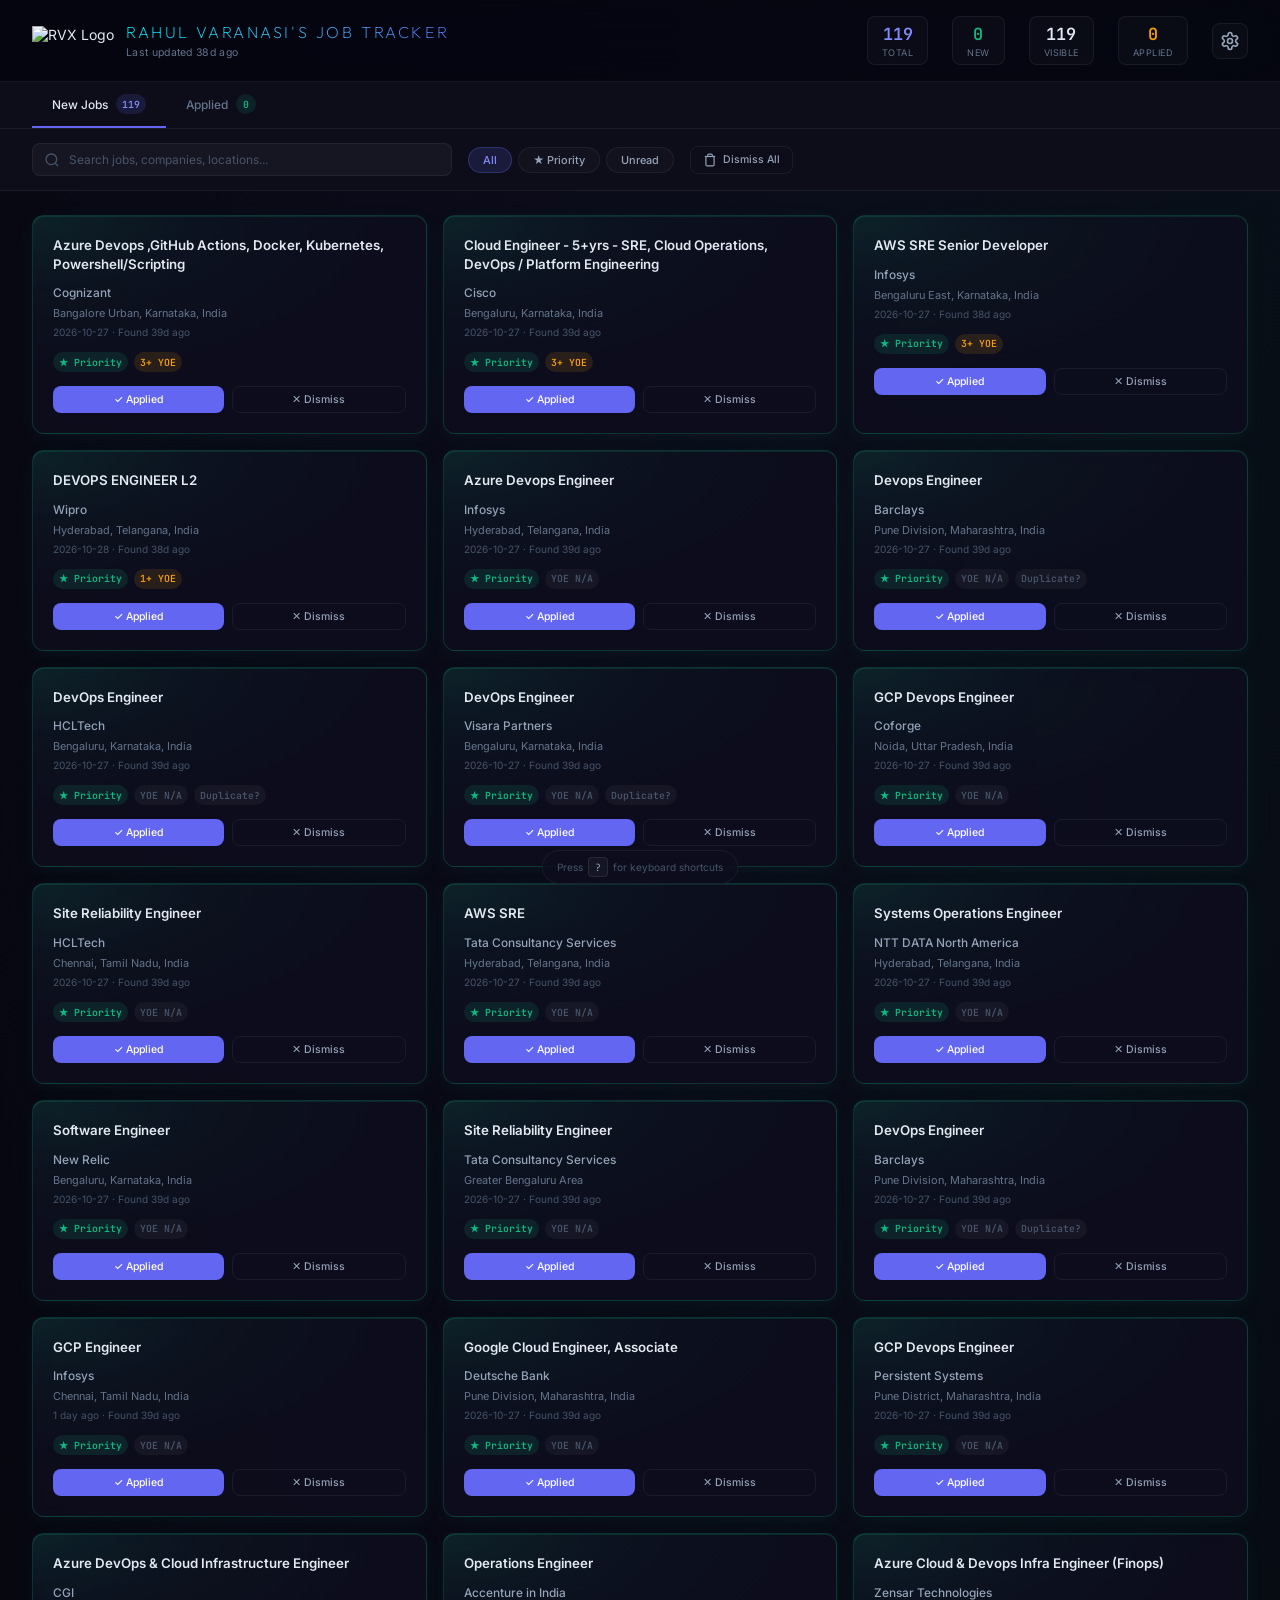
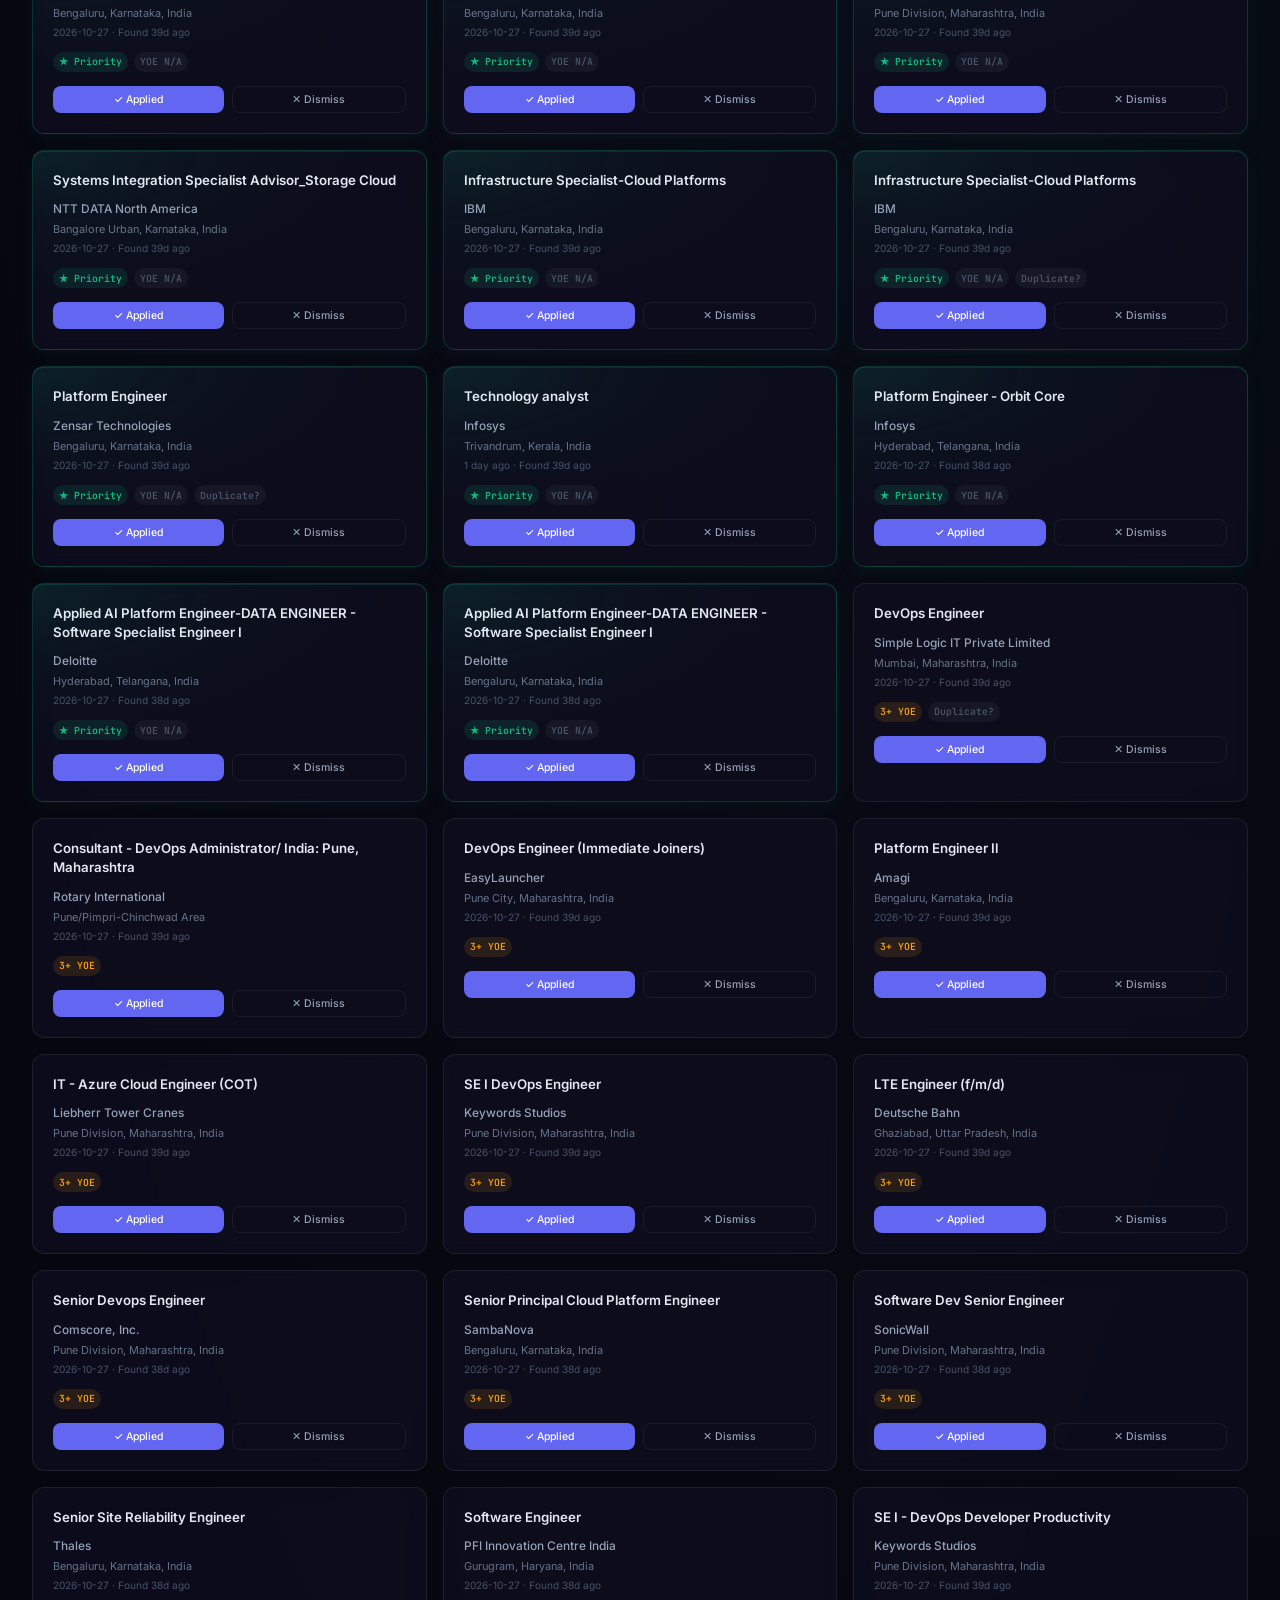
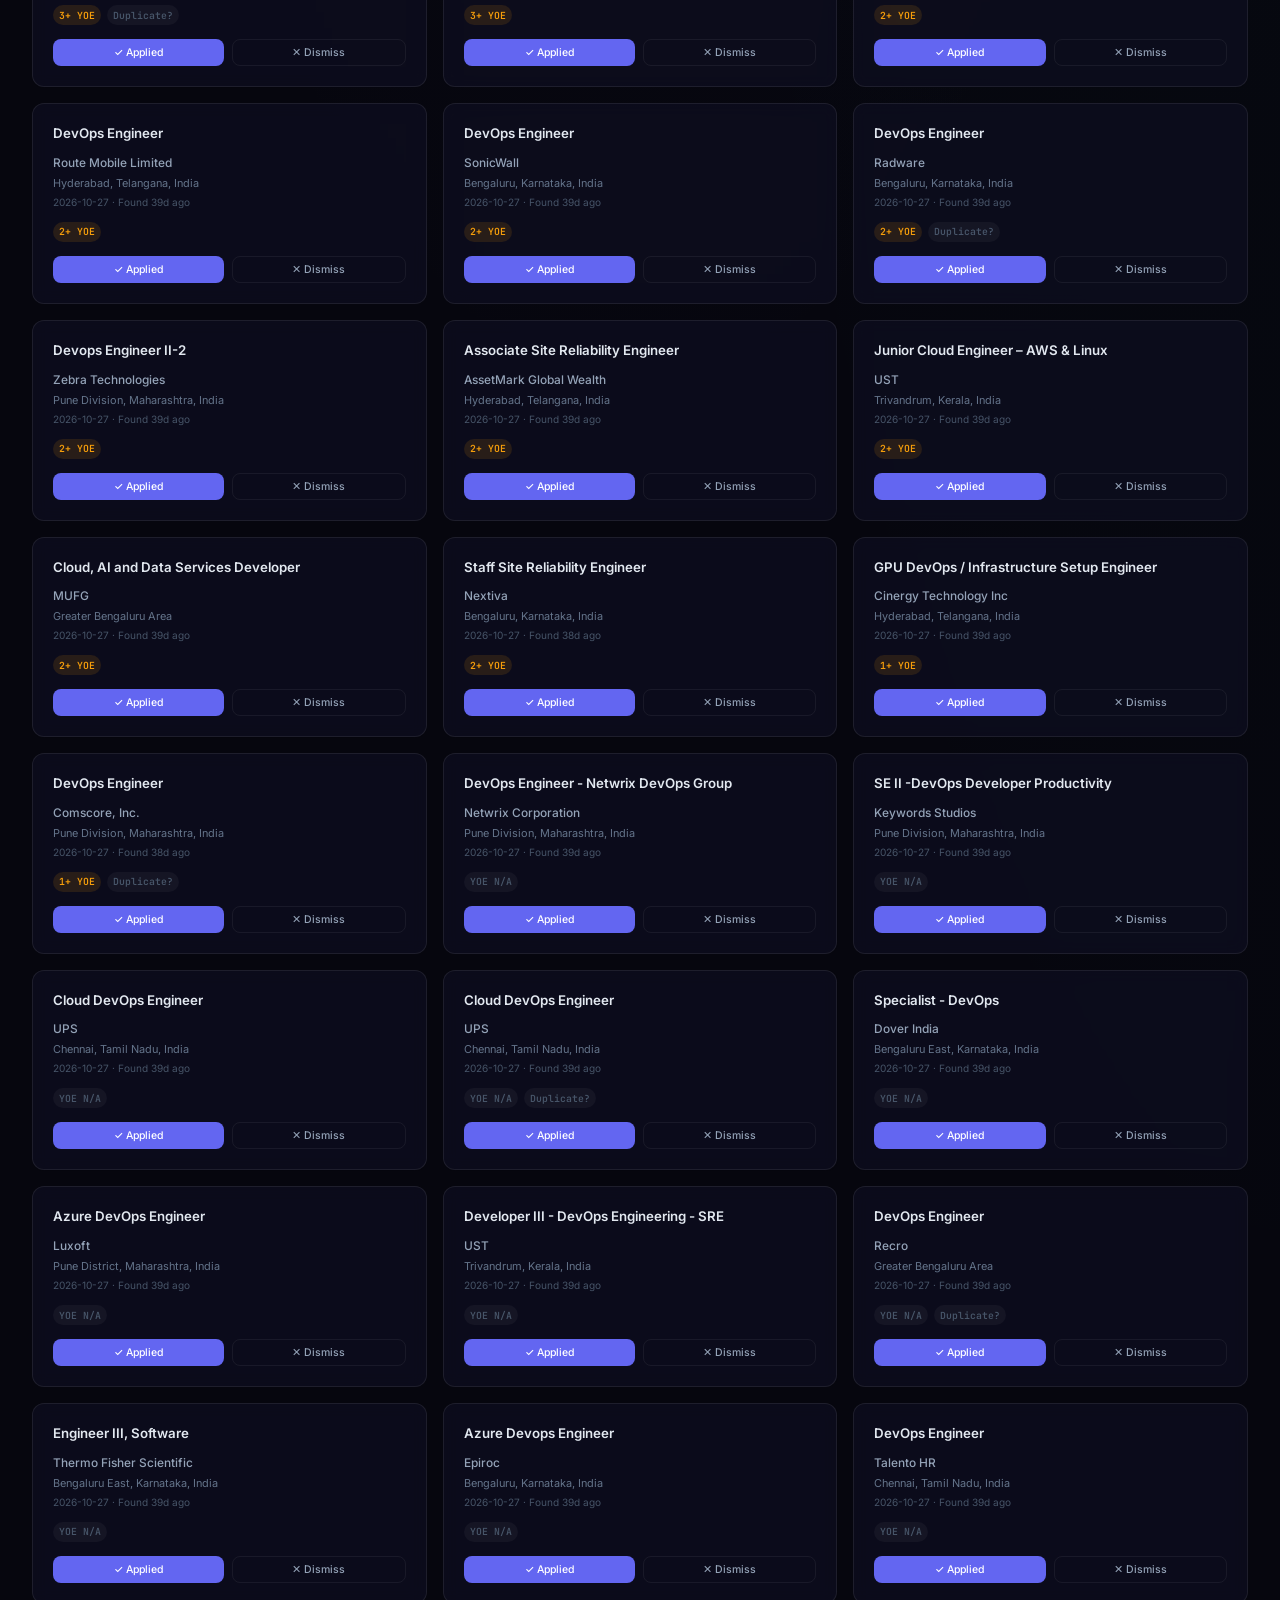
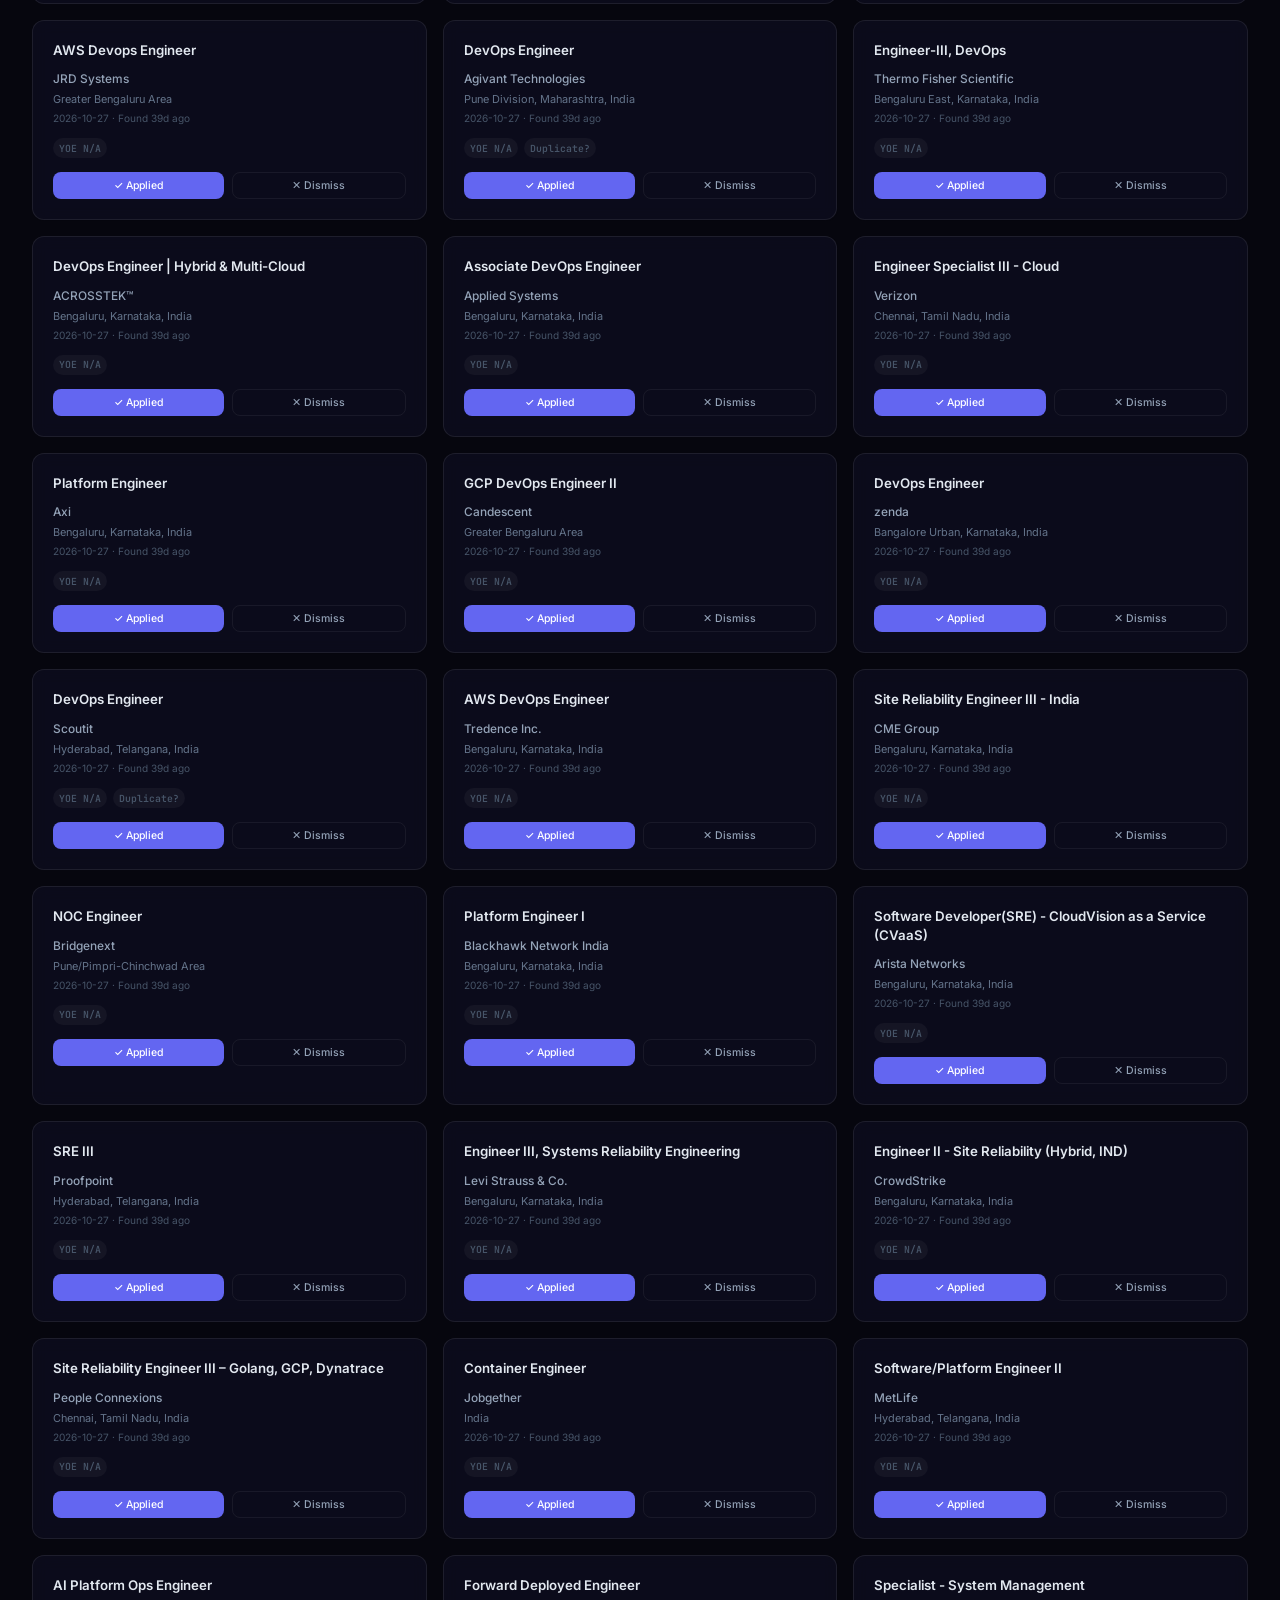
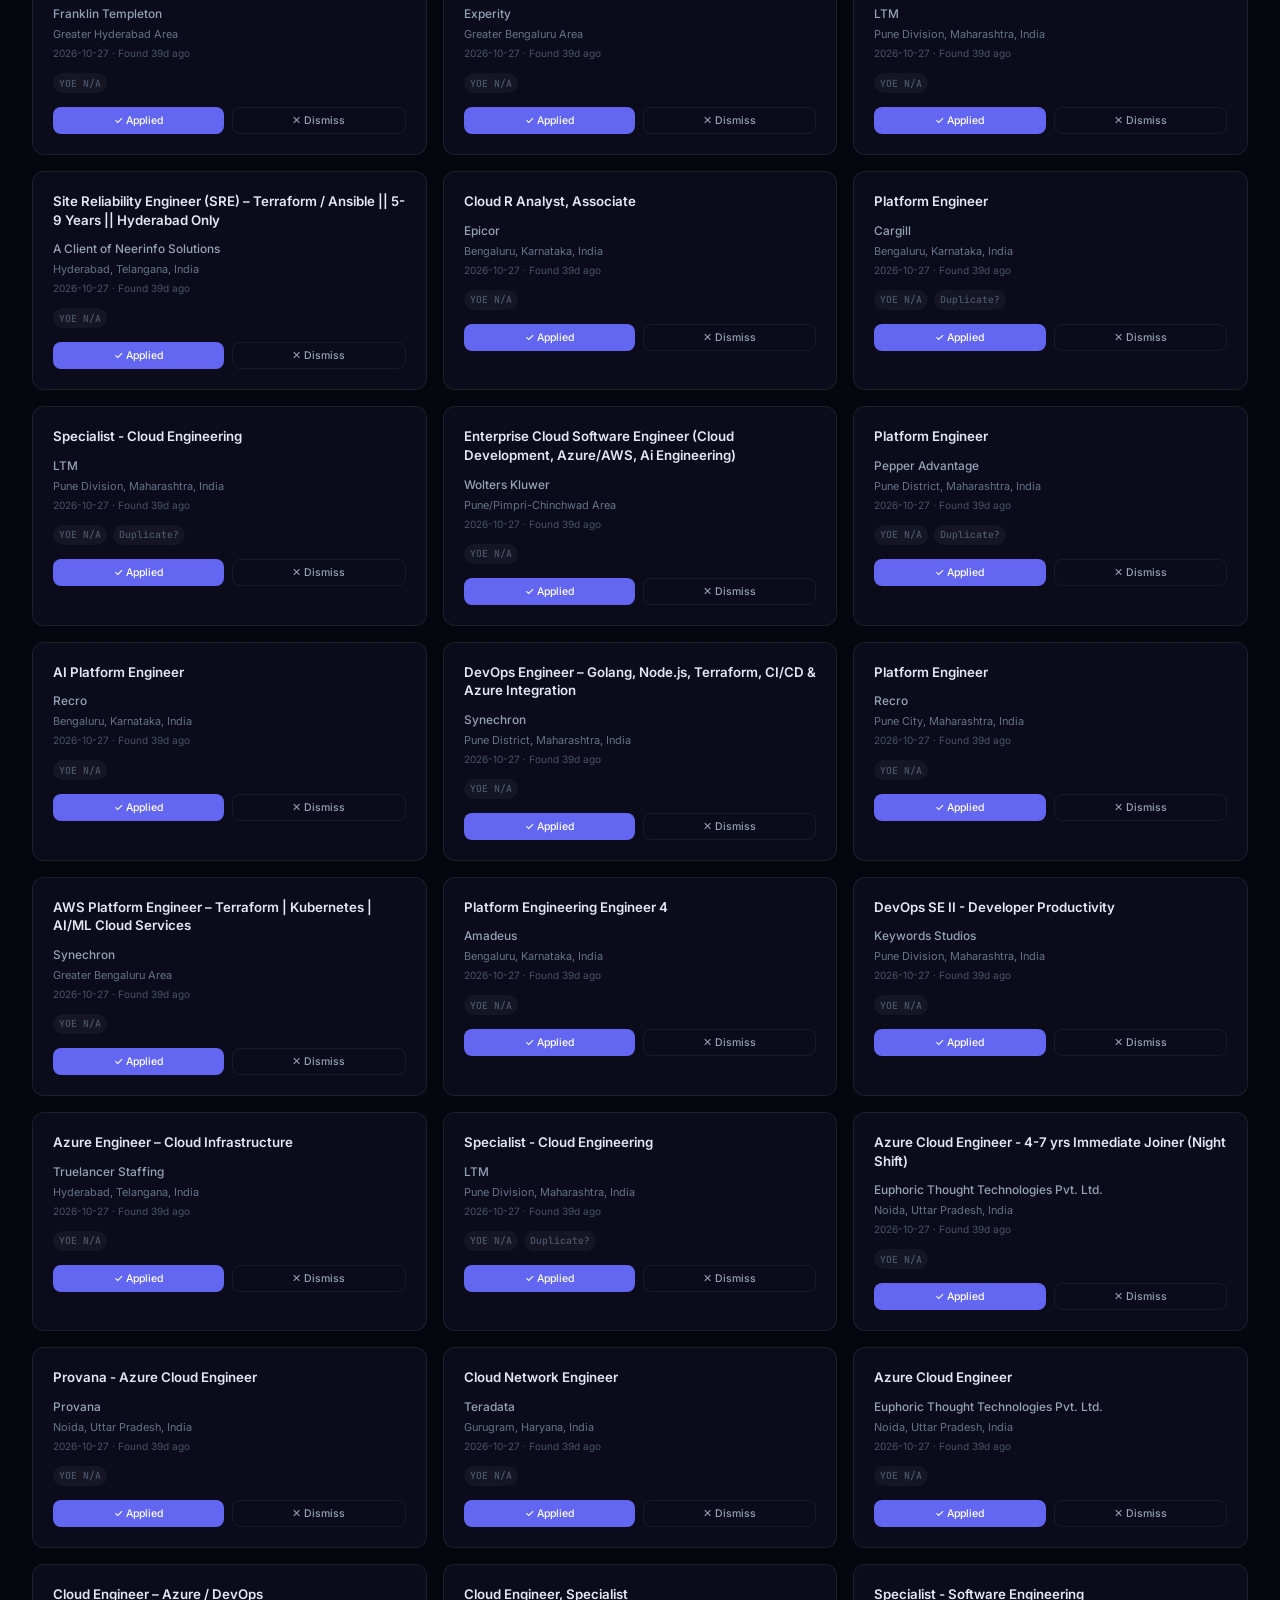
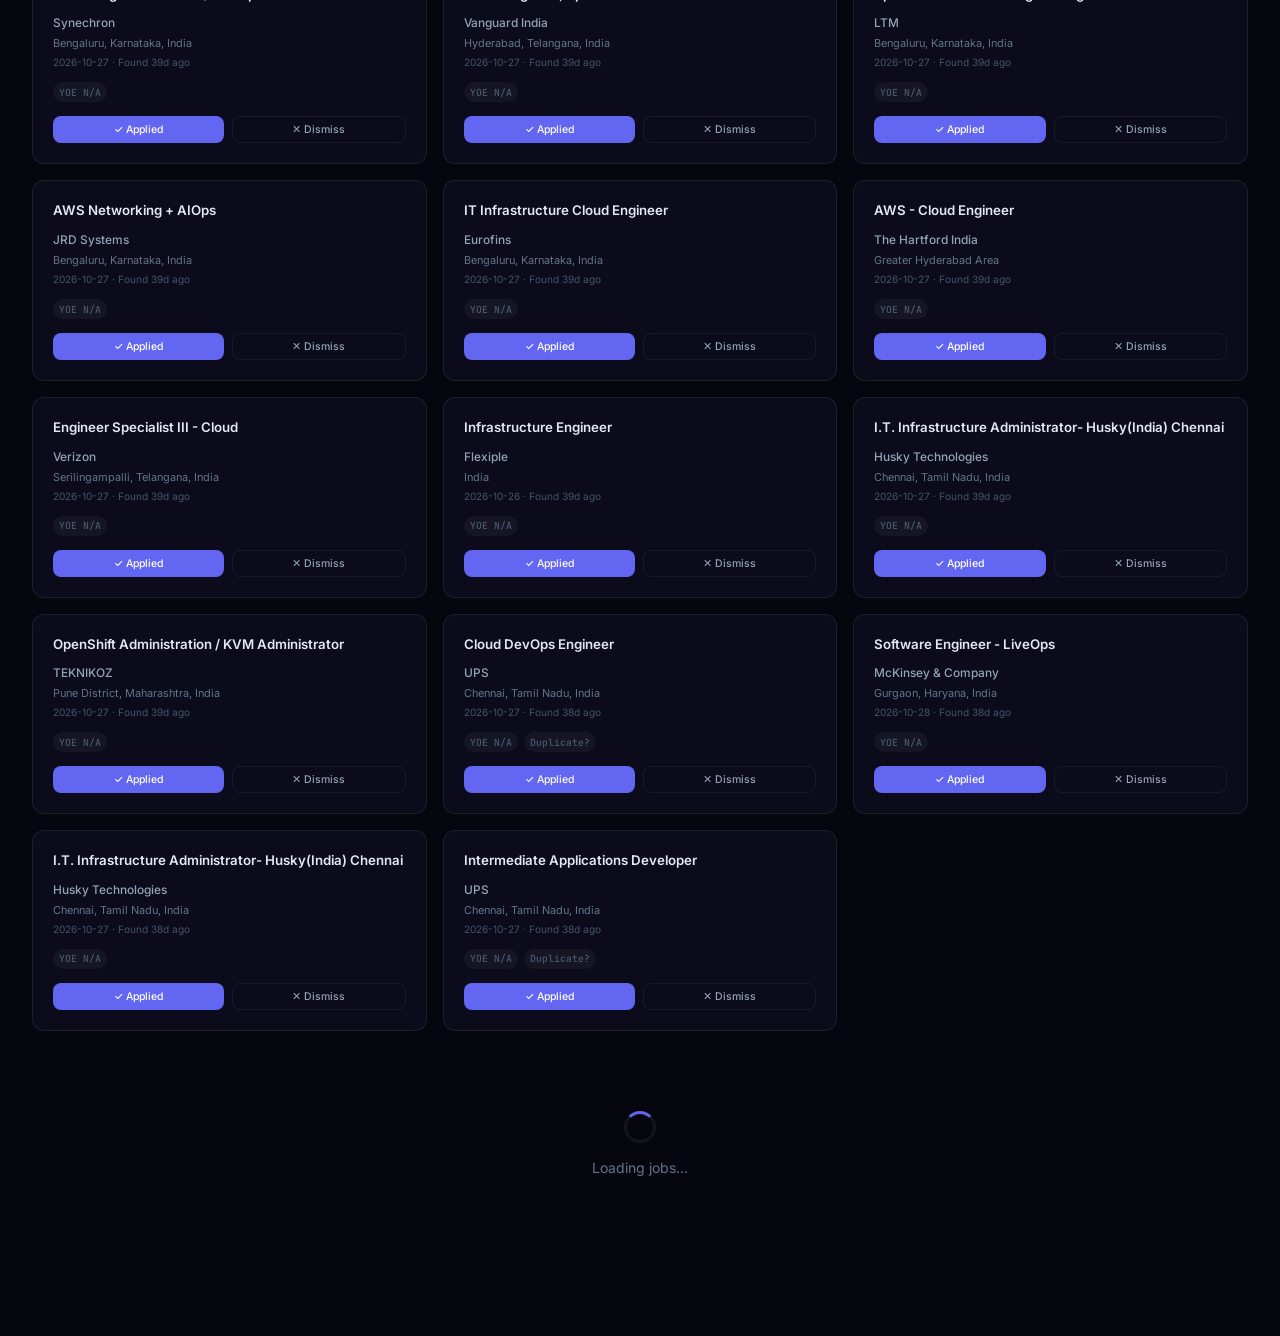
==== commit 27dfe8ee: "deploy: 0b6badf76a39af762c463864dfebedd80d47ffe9" ====
--- a/index.html
+++ b/index.html
@@ -1,32 +1,42 @@
 <!DOCTYPE html>
 <html lang="en">
+
 <head>
   <meta charset="UTF-8">
   <meta name="viewport" content="width=device-width, initial-scale=1.0">
   <title>DevOps Job Tracker</title>
   <meta name="description" content="Personal DevOps job tracking dashboard — automated LinkedIn job monitoring">
-  <link rel="icon" href="data:image/svg+xml,<svg xmlns='http://www.w3.org/2000/svg' viewBox='0 0 100 100'><text y='.9em' font-size='90'>🎯</text></svg>">
+  <link rel="icon" type="image/png" href="favicon.png">
+  <link rel="apple-touch-icon" href="favicon.png">
   <link rel="preconnect" href="https://fonts.googleapis.com">
   <link rel="preconnect" href="https://fonts.gstatic.com" crossorigin>
-  <link href="https://fonts.googleapis.com/css2?family=Inter:wght@300;400;500;600;700;800&family=JetBrains+Mono:wght@400;500;600&display=swap" rel="stylesheet">
+  <link
+    href="https://fonts.googleapis.com/css2?family=Inter:wght@300;400;500;600;700;800&family=JetBrains+Mono:wght@400;500;600&family=Outfit:wght@200;300;400;500&display=swap"
+    rel="stylesheet">
   <link rel="stylesheet" href="style.css">
 </head>
+
 <body>
   <div id="app">
 
     <!-- ── Top Bar ──────────────────────────────────────────────────────── -->
     <header class="topbar" id="topbar">
       <div class="topbar__left">
-        <span class="topbar__icon">🎯</span>
+        <img src="logo.png" alt="RVX Logo" class="topbar__logo">
         <div>
-          <h1 class="topbar__title">DevOps Job Tracker</h1>
+          <h1 class="topbar__title">Rahul Varanasi's Job Tracker</h1>
           <p class="topbar__subtitle" id="lastUpdated">Loading...</p>
         </div>
       </div>
       <div class="topbar__stats" id="statsBar"></div>
       <div class="topbar__right">
         <button class="btn-icon" id="settingsBtn" title="Settings (S)">
-          <svg width="20" height="20" viewBox="0 0 24 24" fill="none" stroke="currentColor" stroke-width="2" stroke-linecap="round" stroke-linejoin="round"><path d="M12.22 2h-.44a2 2 0 0 0-2 2v.18a2 2 0 0 1-1 1.73l-.43.25a2 2 0 0 1-2 0l-.15-.08a2 2 0 0 0-2.73.73l-.22.38a2 2 0 0 0 .73 2.73l.15.1a2 2 0 0 1 1 1.72v.51a2 2 0 0 1-1 1.74l-.15.09a2 2 0 0 0-.73 2.73l.22.38a2 2 0 0 0 2.73.73l.15-.08a2 2 0 0 1 2 0l.43.25a2 2 0 0 1 1 1.73V20a2 2 0 0 0 2 2h.44a2 2 0 0 0 2-2v-.18a2 2 0 0 1 1-1.73l.43-.25a2 2 0 0 1 2 0l.15.08a2 2 0 0 0 2.73-.73l.22-.39a2 2 0 0 0-.73-2.73l-.15-.08a2 2 0 0 1-1-1.74v-.5a2 2 0 0 1 1-1.74l.15-.09a2 2 0 0 0 .73-2.73l-.22-.38a2 2 0 0 0-2.73-.73l-.15.08a2 2 0 0 1-2 0l-.43-.25a2 2 0 0 1-1-1.73V4a2 2 0 0 0-2-2z"/><circle cx="12" cy="12" r="3"/></svg>
+          <svg width="20" height="20" viewBox="0 0 24 24" fill="none" stroke="currentColor" stroke-width="2"
+            stroke-linecap="round" stroke-linejoin="round">
+            <path
+              d="M12.22 2h-.44a2 2 0 0 0-2 2v.18a2 2 0 0 1-1 1.73l-.43.25a2 2 0 0 1-2 0l-.15-.08a2 2 0 0 0-2.73.73l-.22.38a2 2 0 0 0 .73 2.73l.15.1a2 2 0 0 1 1 1.72v.51a2 2 0 0 1-1 1.74l-.15.09a2 2 0 0 0-.73 2.73l.22.38a2 2 0 0 0 2.73.73l.15-.08a2 2 0 0 1 2 0l.43.25a2 2 0 0 1 1 1.73V20a2 2 0 0 0 2 2h.44a2 2 0 0 0 2-2v-.18a2 2 0 0 1 1-1.73l.43-.25a2 2 0 0 1 2 0l.15.08a2 2 0 0 0 2.73-.73l.22-.39a2 2 0 0 0-.73-2.73l-.15-.08a2 2 0 0 1-1-1.74v-.5a2 2 0 0 1 1-1.74l.15-.09a2 2 0 0 0 .73-2.73l-.22-.38a2 2 0 0 0-2.73-.73l-.15.08a2 2 0 0 1-2 0l-.43-.25a2 2 0 0 1-1-1.73V4a2 2 0 0 0-2-2z" />
+            <circle cx="12" cy="12" r="3" />
+          </svg>
         </button>
       </div>
     </header>
@@ -44,7 +54,11 @@
     <!-- ── Filters ─────────────────────────────────────────────────────── -->
     <section class="filters" id="filtersBar">
       <div class="filters__search">
-        <svg class="filters__icon" width="16" height="16" viewBox="0 0 24 24" fill="none" stroke="currentColor" stroke-width="2"><circle cx="11" cy="11" r="8"/><path d="m21 21-4.3-4.3"/></svg>
+        <svg class="filters__icon" width="16" height="16" viewBox="0 0 24 24" fill="none" stroke="currentColor"
+          stroke-width="2">
+          <circle cx="11" cy="11" r="8" />
+          <path d="m21 21-4.3-4.3" />
+        </svg>
         <input type="text" id="searchInput" placeholder="Search jobs, companies, locations..." autocomplete="off">
       </div>
       <div class="filters__chips" id="filterChips">
@@ -53,7 +67,11 @@
         <button class="chip" data-filter="unread">Unread</button>
       </div>
       <button class="btn btn--ghost btn--sm" id="dismissAllBtn" title="Dismiss all visible jobs">
-        <svg width="14" height="14" viewBox="0 0 24 24" fill="none" stroke="currentColor" stroke-width="2"><path d="M3 6h18"/><path d="M19 6v14c0 1-1 2-2 2H7c-1 0-2-1-2-2V6"/><path d="M8 6V4c0-1 1-2 2-2h4c1 0 2 1 2 2v2"/></svg>
+        <svg width="14" height="14" viewBox="0 0 24 24" fill="none" stroke="currentColor" stroke-width="2">
+          <path d="M3 6h18" />
+          <path d="M19 6v14c0 1-1 2-2 2H7c-1 0-2-1-2-2V6" />
+          <path d="M8 6V4c0-1 1-2 2-2h4c1 0 2 1 2 2v2" />
+        </svg>
         Dismiss All
       </button>
     </section>
@@ -62,7 +80,6 @@
     <main class="content" id="jobsView">
       <div class="job-grid" id="jobGrid"></div>
       <div class="empty-state" id="emptyState" hidden>
-        <div class="empty-state__icon">✨</div>
         <h3>All caught up!</h3>
         <p>No new jobs to review. The pipeline runs every 30 minutes.</p>
       </div>
@@ -88,14 +105,18 @@
         <div class="modal__header">
           <h2 class="modal__title">Settings</h2>
           <button class="btn-icon" id="closeSettings" aria-label="Close">
-            <svg width="20" height="20" viewBox="0 0 24 24" fill="none" stroke="currentColor" stroke-width="2"><path d="M18 6 6 18"/><path d="m6 6 12 12"/></svg>
+            <svg width="20" height="20" viewBox="0 0 24 24" fill="none" stroke="currentColor" stroke-width="2">
+              <path d="M18 6 6 18" />
+              <path d="m6 6 12 12" />
+            </svg>
           </button>
         </div>
         <div class="modal__body">
           <!-- Pipeline Config -->
           <fieldset class="settings-section">
             <legend class="settings-section__title">Pipeline Configuration</legend>
-            <p class="settings-section__desc">Controls what the scraper searches for. Changes take effect on the next pipeline run (~30 min).</p>
+            <p class="settings-section__desc">Controls what the scraper searches for. Changes take effect on the next
+              pipeline run (~30 min).</p>
             <div class="form-group">
               <label class="form-label" for="kwField">Search Keywords</label>
               <div class="tags-input" id="keywordsInput">
@@ -122,11 +143,14 @@
           <!-- GitHub Integration -->
           <fieldset class="settings-section">
             <legend class="settings-section__title">GitHub Integration</legend>
-            <p class="settings-section__desc">To save settings to the repository, provide a GitHub Personal Access Token with <code>repo</code> scope.</p>
+            <p class="settings-section__desc">To save settings to the repository, provide a GitHub Personal Access Token
+              with <code>repo</code> scope.</p>
             <div class="form-group">
               <label class="form-label" for="githubPat">GitHub PAT</label>
-              <input type="password" class="form-input" id="githubPat" placeholder="ghp_xxxxxxxxxxxx" autocomplete="off">
-              <small class="form-hint">Stored only in your browser's localStorage. Never sent anywhere except GitHub API.</small>
+              <input type="password" class="form-input" id="githubPat" placeholder="ghp_xxxxxxxxxxxx"
+                autocomplete="off">
+              <small class="form-hint">Stored only in your browser's localStorage. Never sent anywhere except GitHub
+                API.</small>
             </div>
           </fieldset>
 
@@ -173,7 +197,10 @@
         <div class="modal__header">
           <h2 class="modal__title">Keyboard Shortcuts</h2>
           <button class="btn-icon" id="closeKbd" aria-label="Close">
-            <svg width="20" height="20" viewBox="0 0 24 24" fill="none" stroke="currentColor" stroke-width="2"><path d="M18 6 6 18"/><path d="m6 6 12 12"/></svg>
+            <svg width="20" height="20" viewBox="0 0 24 24" fill="none" stroke="currentColor" stroke-width="2">
+              <path d="M18 6 6 18" />
+              <path d="m6 6 12 12" />
+            </svg>
           </button>
         </div>
         <div class="modal__body">
@@ -194,4 +221,5 @@
 
   <script src="app.js"></script>
 </body>
-</html>
+
+</html>
--- a/style.css
+++ b/style.css
@@ -1,3 +1,5 @@
+@import url('https://fonts.googleapis.com/css2?family=Outfit:wght@200;300;400;500&display=swap');
+
 /* ═══════════════════════════════════════════════════════════════════════════════
    DevOps Job Tracker — Premium Dark Theme
    ═══════════════════════════════════════════════════════════════════════════════ */
@@ -97,14 +99,57 @@
   border-bottom: 1px solid var(--border);
 }
 .topbar__left { display: flex; align-items: center; gap: 12px; flex-shrink: 0; }
-.topbar__icon { font-size: 28px; }
+.topbar__icon, .topbar__logo {
+  height: 28px;
+  width: auto;
+  object-fit: contain;
+  display: block;
+}
 .topbar__title {
-  font-size: 1.25rem; font-weight: 700; letter-spacing: -0.02em;
-  background: linear-gradient(135deg, var(--text-primary), var(--accent-hover));
-  -webkit-background-clip: text; -webkit-text-fill-color: transparent;
+  font-family: 'Outfit', -apple-system, BlinkMacSystemFont, 'Segoe UI', sans-serif;
+  font-size: 1.15rem;
+  font-weight: 200;
+  text-transform: uppercase;
+  letter-spacing: 0.16em;
+  background: linear-gradient(
+    90deg,
+    #00f0ff 0%,
+    #38bdf8 20%,
+    #6366f1 45%,
+    #2dd4bf 70%,
+    #0ea5e9 85%,
+    #00f0ff 100%
+  );
+  background-size: 250% auto;
+  -webkit-background-clip: text;
+  -webkit-text-fill-color: transparent;
   background-clip: text;
-}
-.topbar__subtitle { font-size: 0.78rem; color: var(--text-muted); margin-top: 2px; }
+  text-rendering: optimizeLegibility;
+  line-height: 1.25;
+  animation: ai-breathe 18s ease-in-out infinite alternate;
+  will-change: background-position, filter;
+}
+
+@keyframes ai-breathe {
+  0% {
+    background-position: 0% 50%;
+    filter: drop-shadow(0 0 6px rgba(0, 240, 255, 0.2));
+  }
+  50% {
+    background-position: 100% 50%;
+    filter: drop-shadow(0 0 16px rgba(99, 102, 241, 0.4));
+  }
+  100% {
+    background-position: 0% 50%;
+    filter: drop-shadow(0 0 6px rgba(0, 240, 255, 0.2));
+  }
+}
+.topbar__subtitle {
+  font-size: 0.75rem;
+  color: var(--text-muted);
+  margin-top: 3px;
+  letter-spacing: 0.03em;
+}
 .topbar__stats { display: flex; gap: 24px; margin-left: auto; }
 .topbar__right { flex-shrink: 0; }
 
@@ -243,7 +288,21 @@
   box-shadow: var(--shadow-md), var(--shadow-glow);
   transform: translateY(-2px);
 }
-.job-card--priority { border-left: 3px solid var(--priority); }
+.job-card--priority {
+  background:
+    radial-gradient(ellipse 90% 75% at 0% 0%, rgba(16, 185, 129, 0.12) 0%, rgba(5, 150, 105, 0.04) 50%, transparent 100%),
+    var(--bg-card);
+  border-color: rgba(16, 185, 129, 0.22);
+  box-shadow: 0 4px 20px -2px rgba(16, 185, 129, 0.08), inset 0 1px 0 rgba(16, 185, 129, 0.16);
+}
+.job-card--priority:hover {
+  background:
+    radial-gradient(ellipse 95% 80% at 0% 0%, rgba(16, 185, 129, 0.18) 0%, rgba(5, 150, 105, 0.06) 50%, transparent 100%),
+    var(--bg-card-hover);
+  border-color: rgba(16, 185, 129, 0.38);
+  box-shadow: var(--shadow-md), 0 0 25px rgba(16, 185, 129, 0.14), inset 0 1px 0 rgba(16, 185, 129, 0.24);
+  transform: translateY(-2px);
+}
 .job-card--focused {
   outline: 2px solid var(--accent);
   outline-offset: 2px;
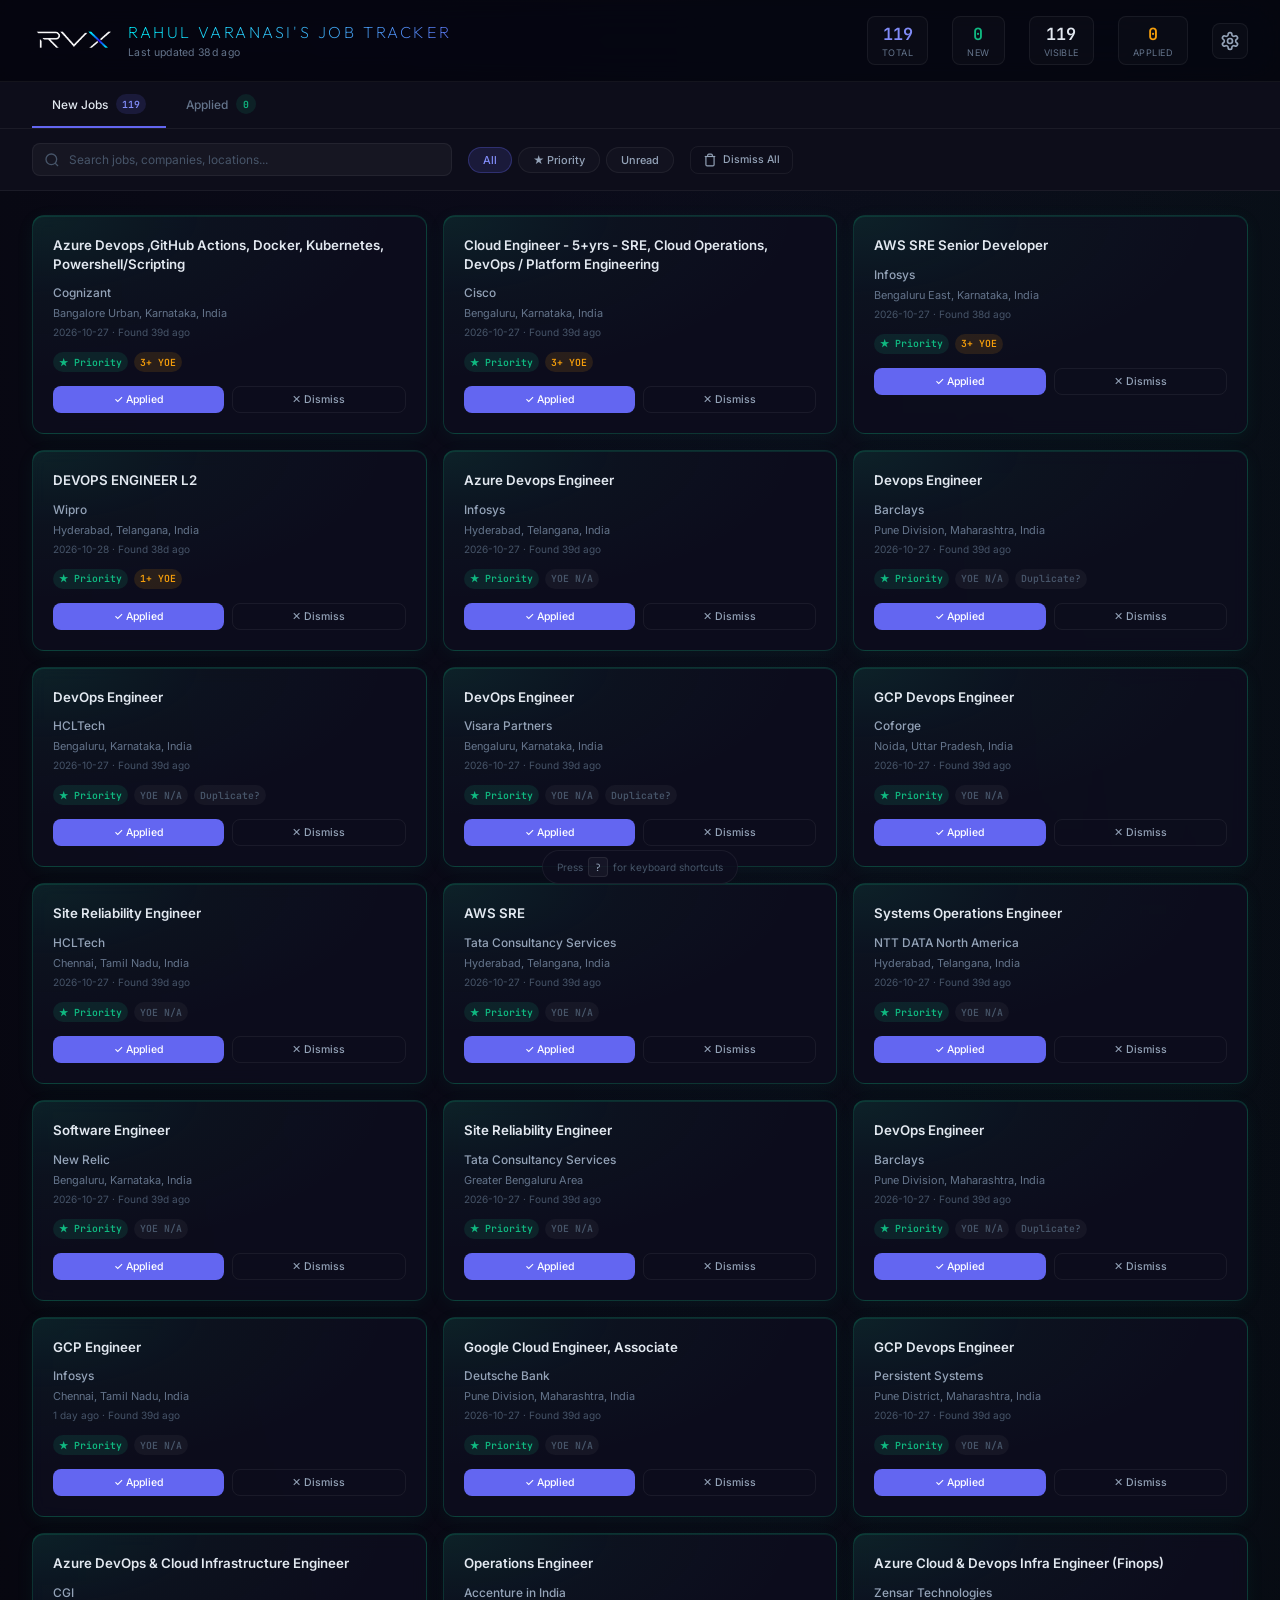
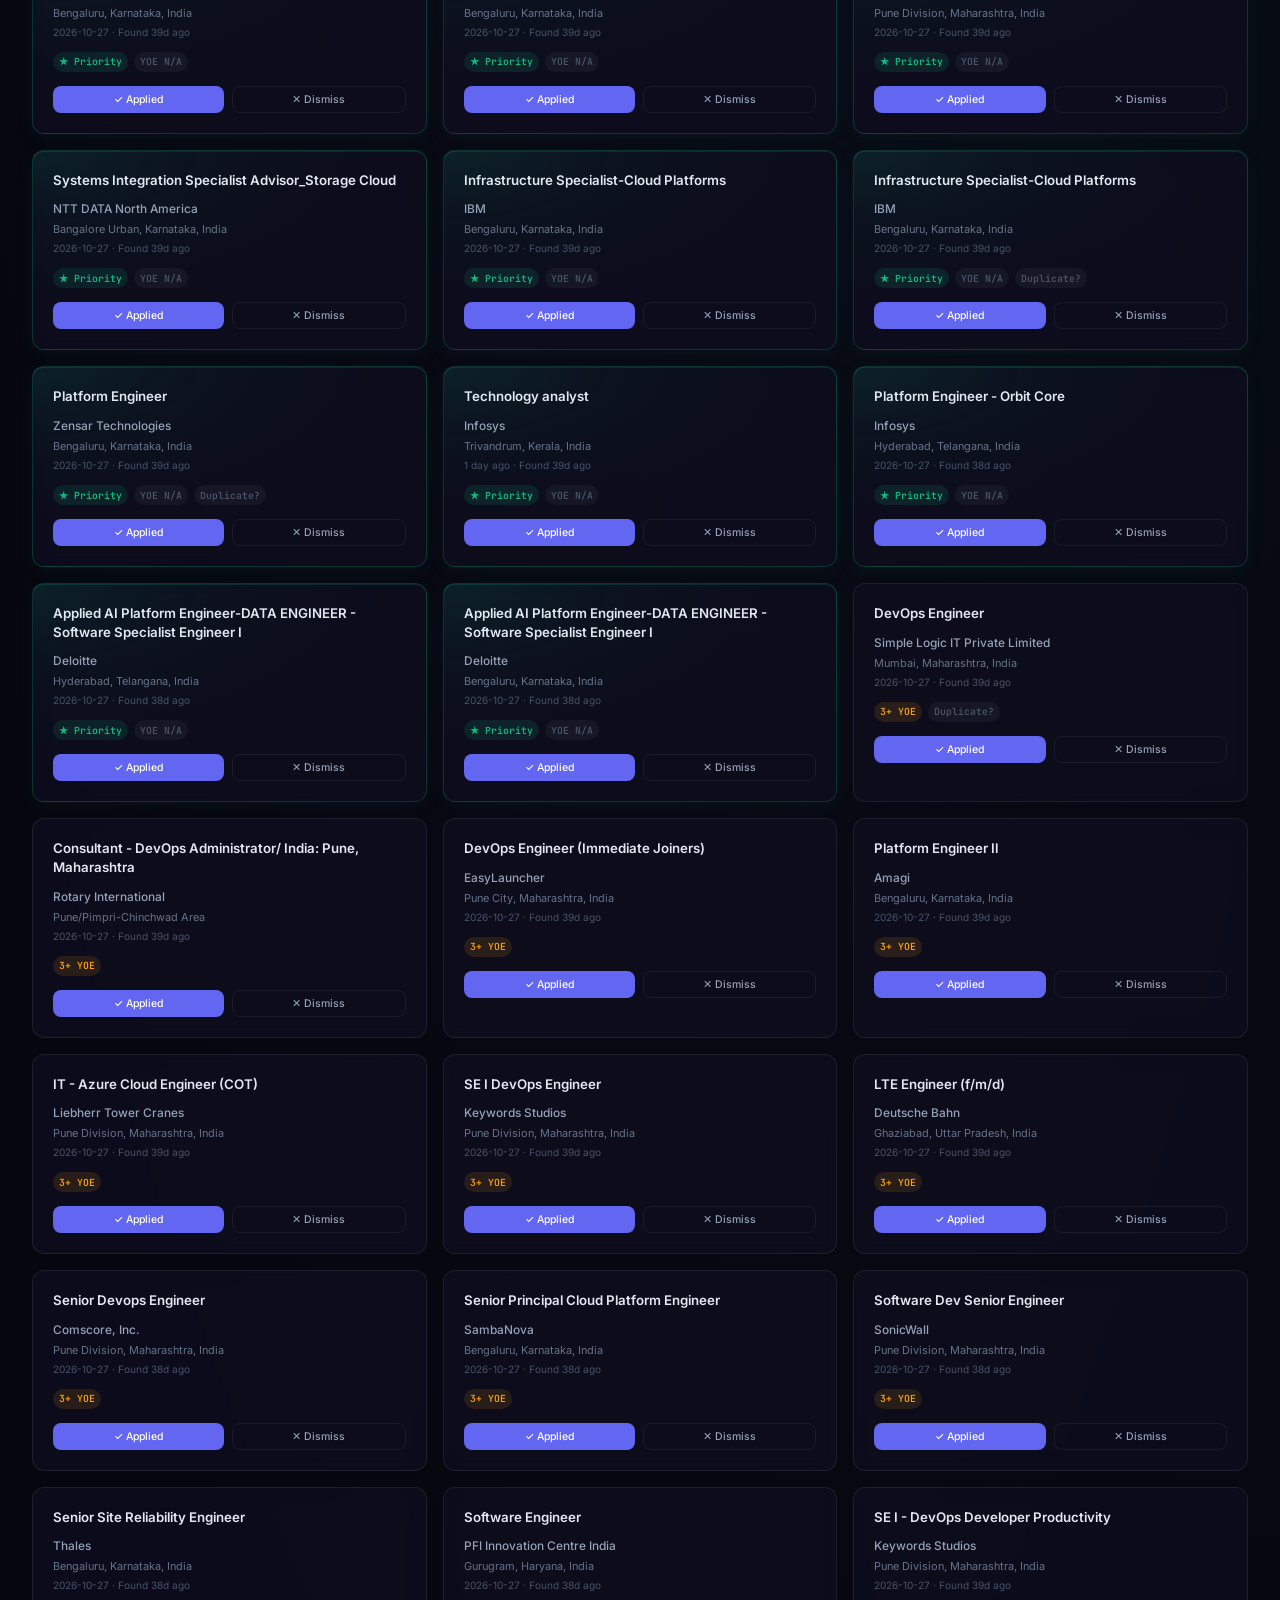
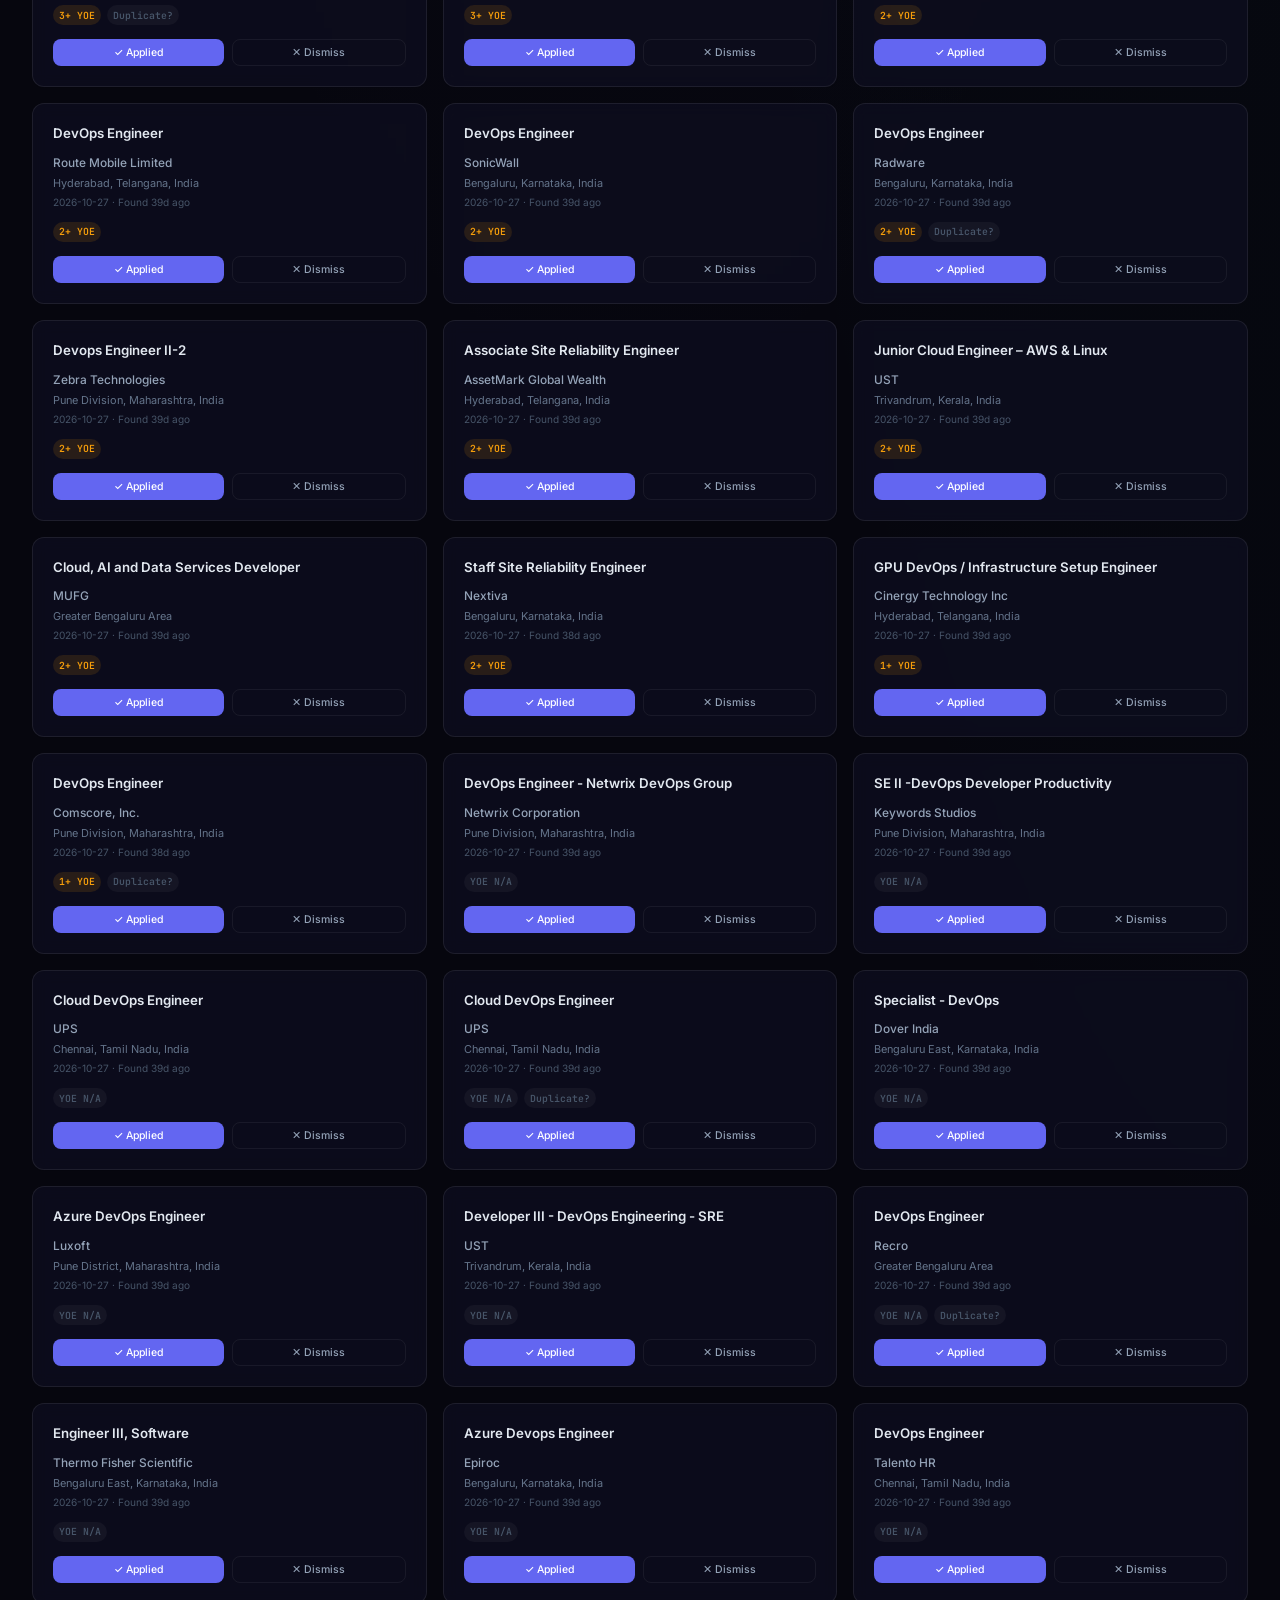
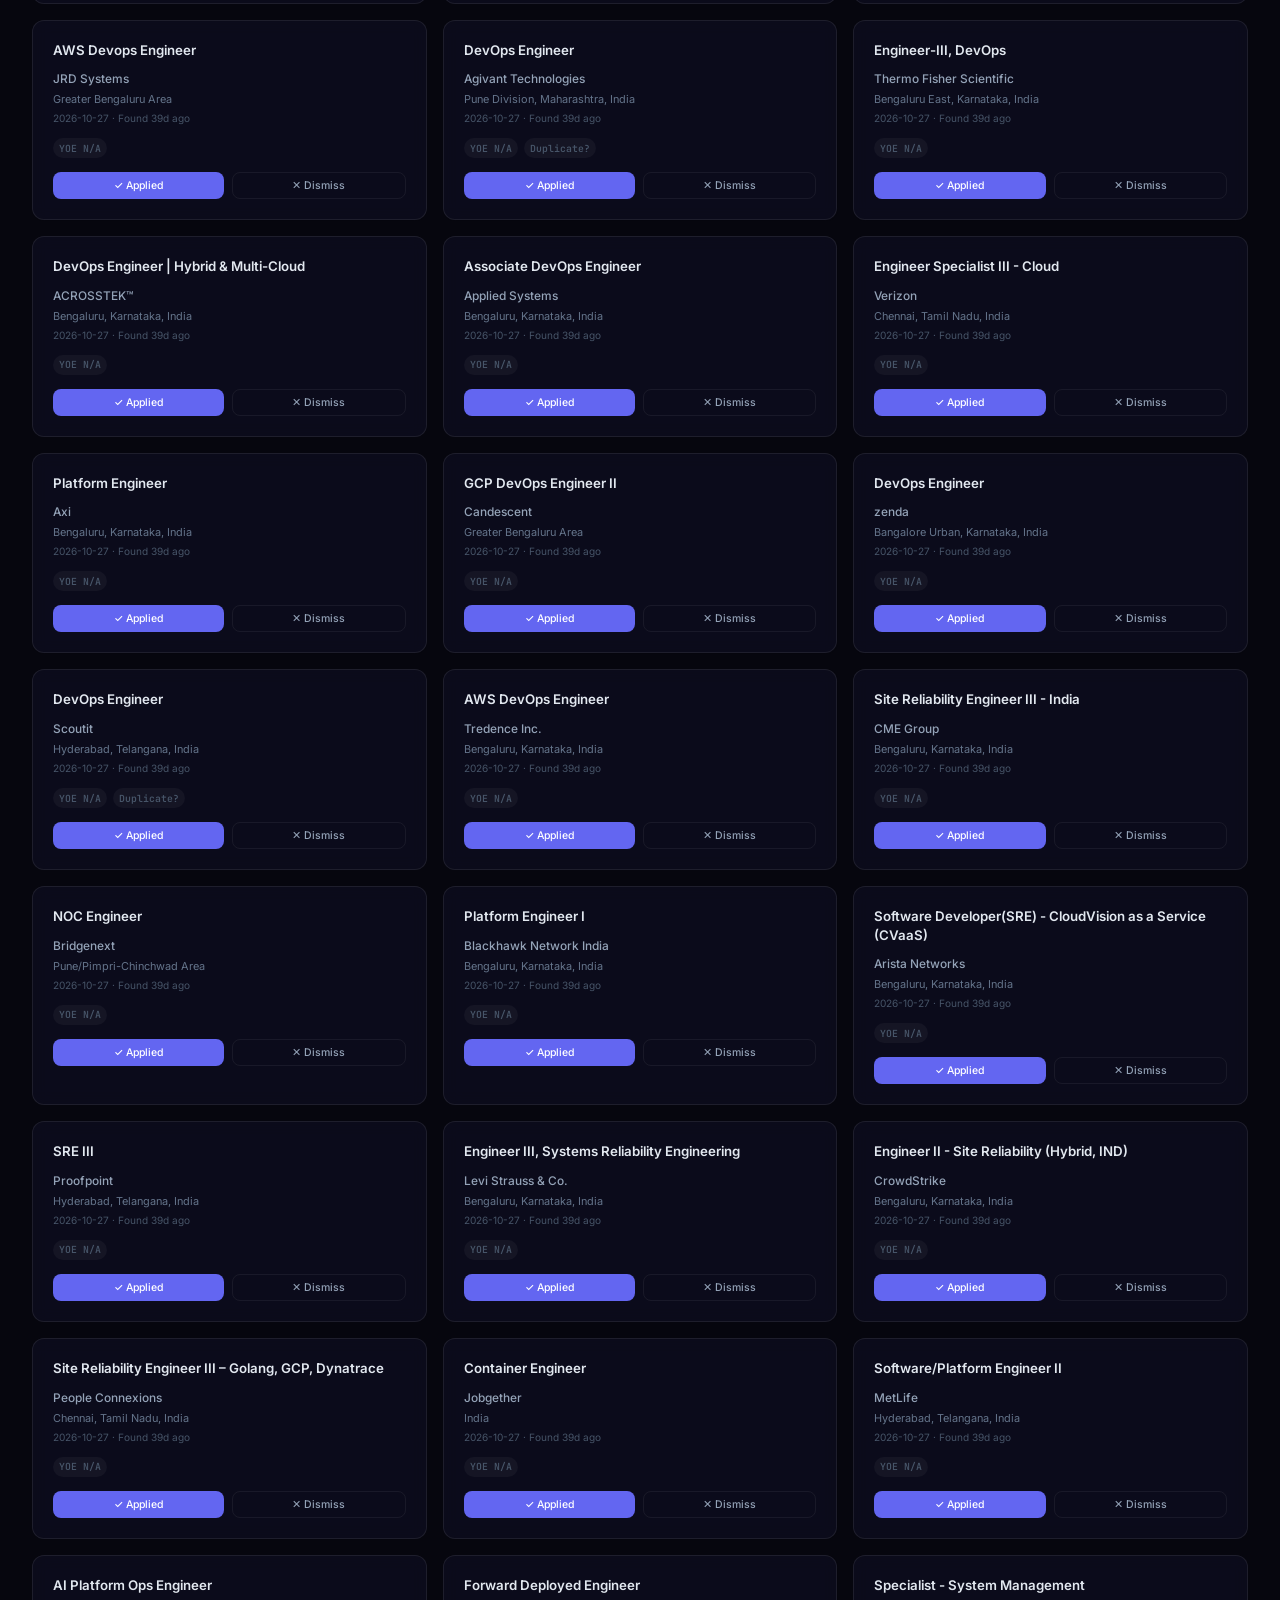
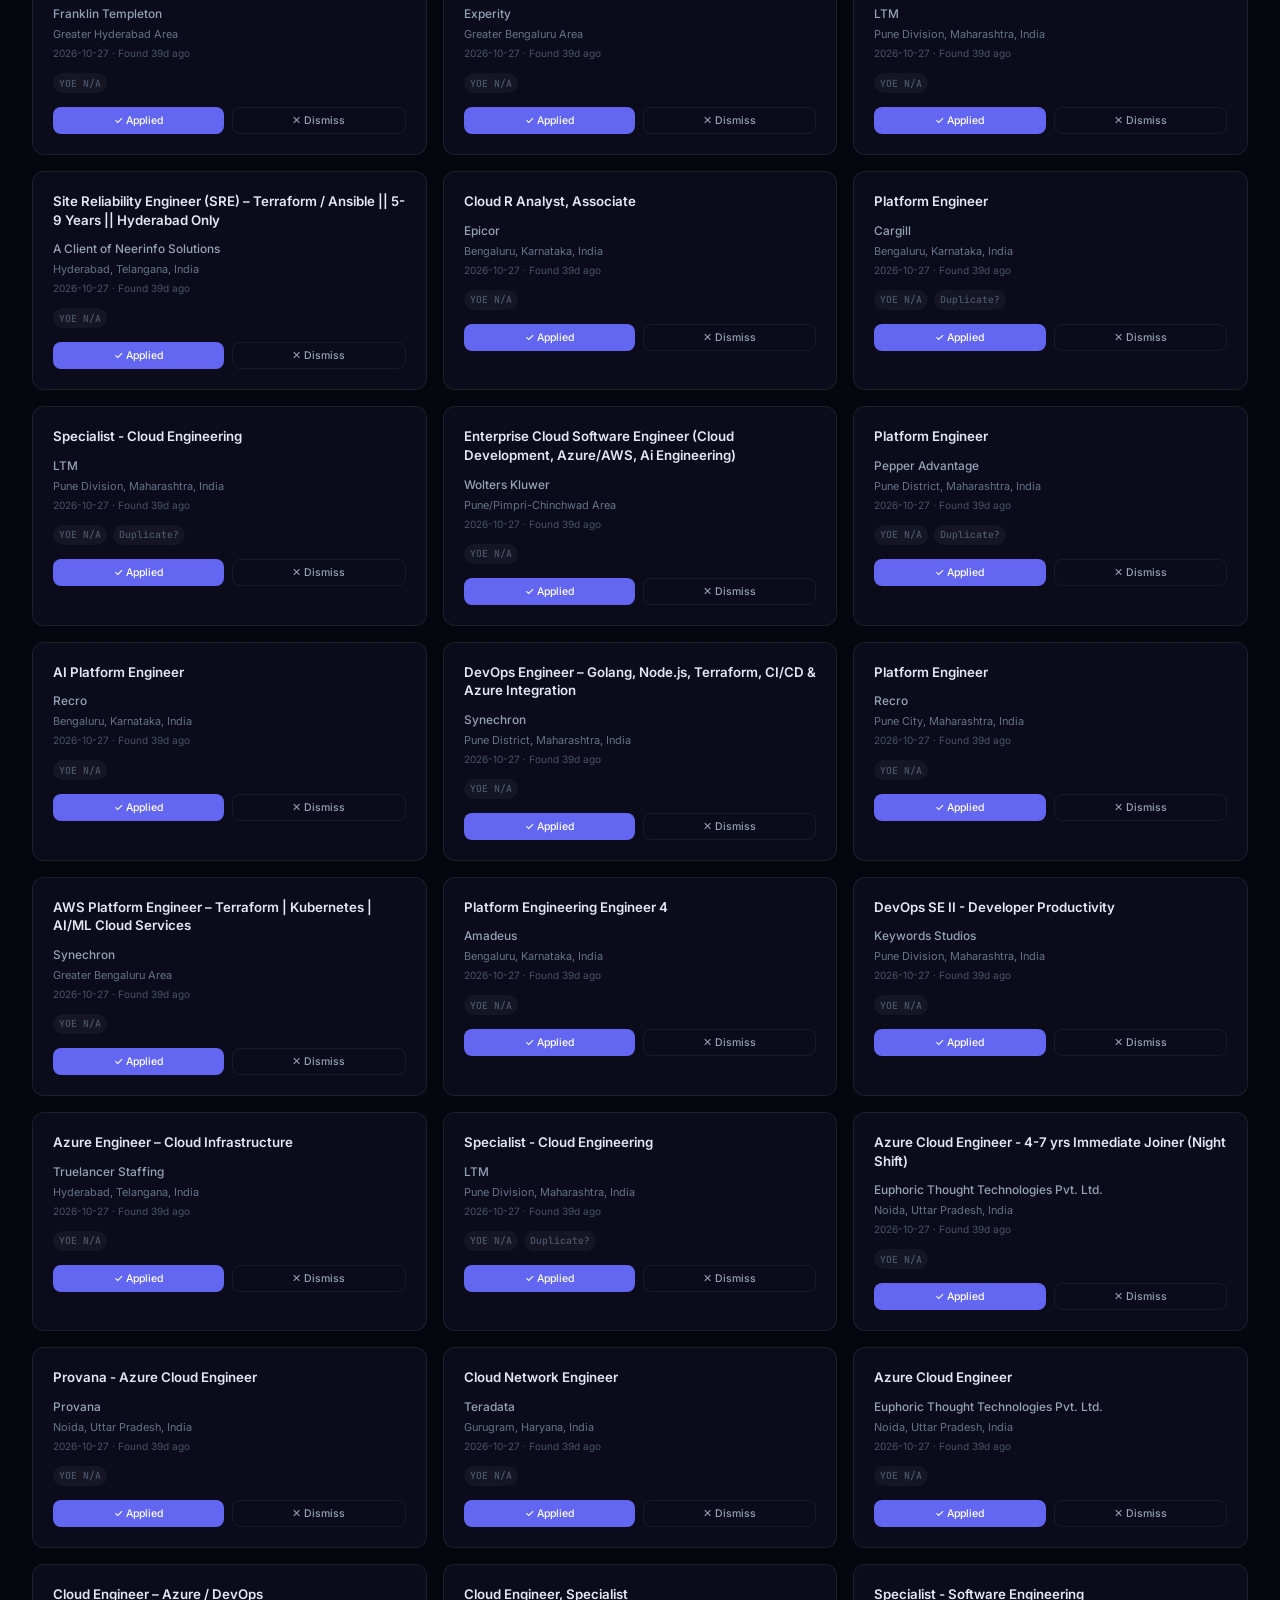
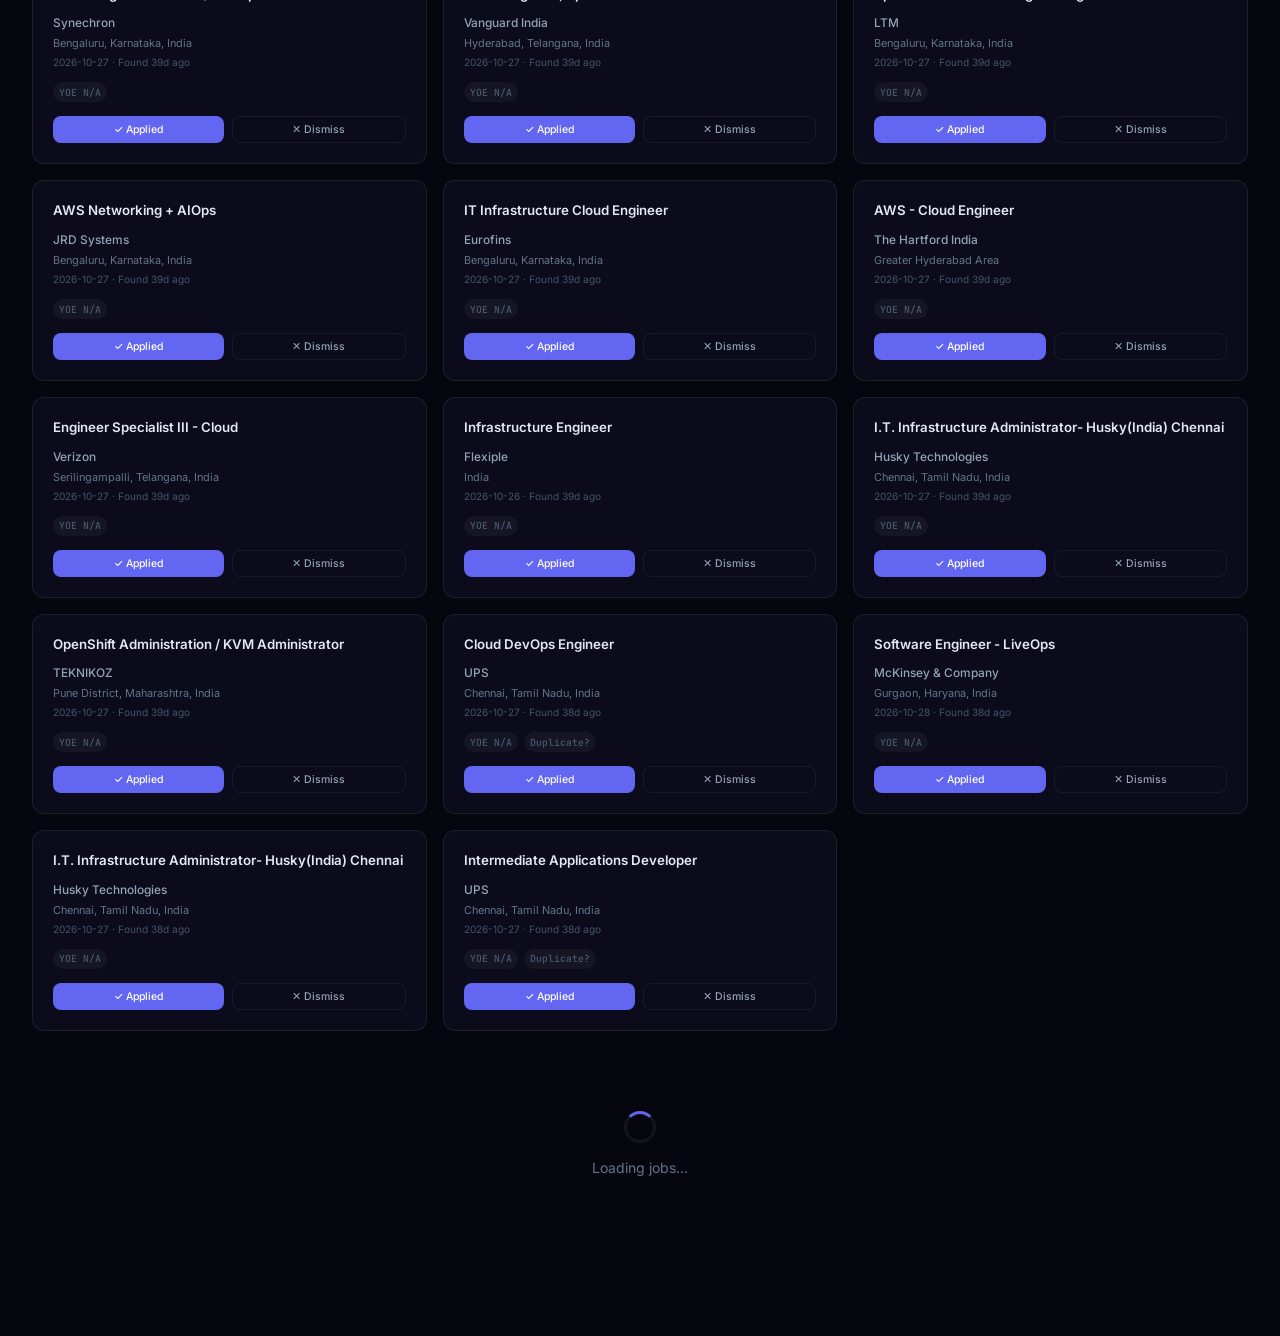
==== commit 48cbb9ee: "Deploy multi-resolution favicons with cache buster" ====
--- a/index.html
+++ b/index.html
@@ -6,8 +6,11 @@
   <meta name="viewport" content="width=device-width, initial-scale=1.0">
   <title>DevOps Job Tracker</title>
   <meta name="description" content="Personal DevOps job tracking dashboard — automated LinkedIn job monitoring">
-  <link rel="icon" type="image/png" href="favicon.png">
-  <link rel="apple-touch-icon" href="favicon.png">
+  <link rel="icon" type="image/x-icon" href="favicon.ico?v=2">
+  <link rel="icon" type="image/png" sizes="32x32" href="favicon-32x32.png?v=2">
+  <link rel="icon" type="image/png" sizes="16x16" href="favicon-16x16.png?v=2">
+  <link rel="apple-touch-icon" sizes="180x180" href="apple-touch-icon.png?v=2">
+  <link rel="shortcut icon" href="favicon.ico?v=2">
   <link rel="preconnect" href="https://fonts.googleapis.com">
   <link rel="preconnect" href="https://fonts.gstatic.com" crossorigin>
   <link
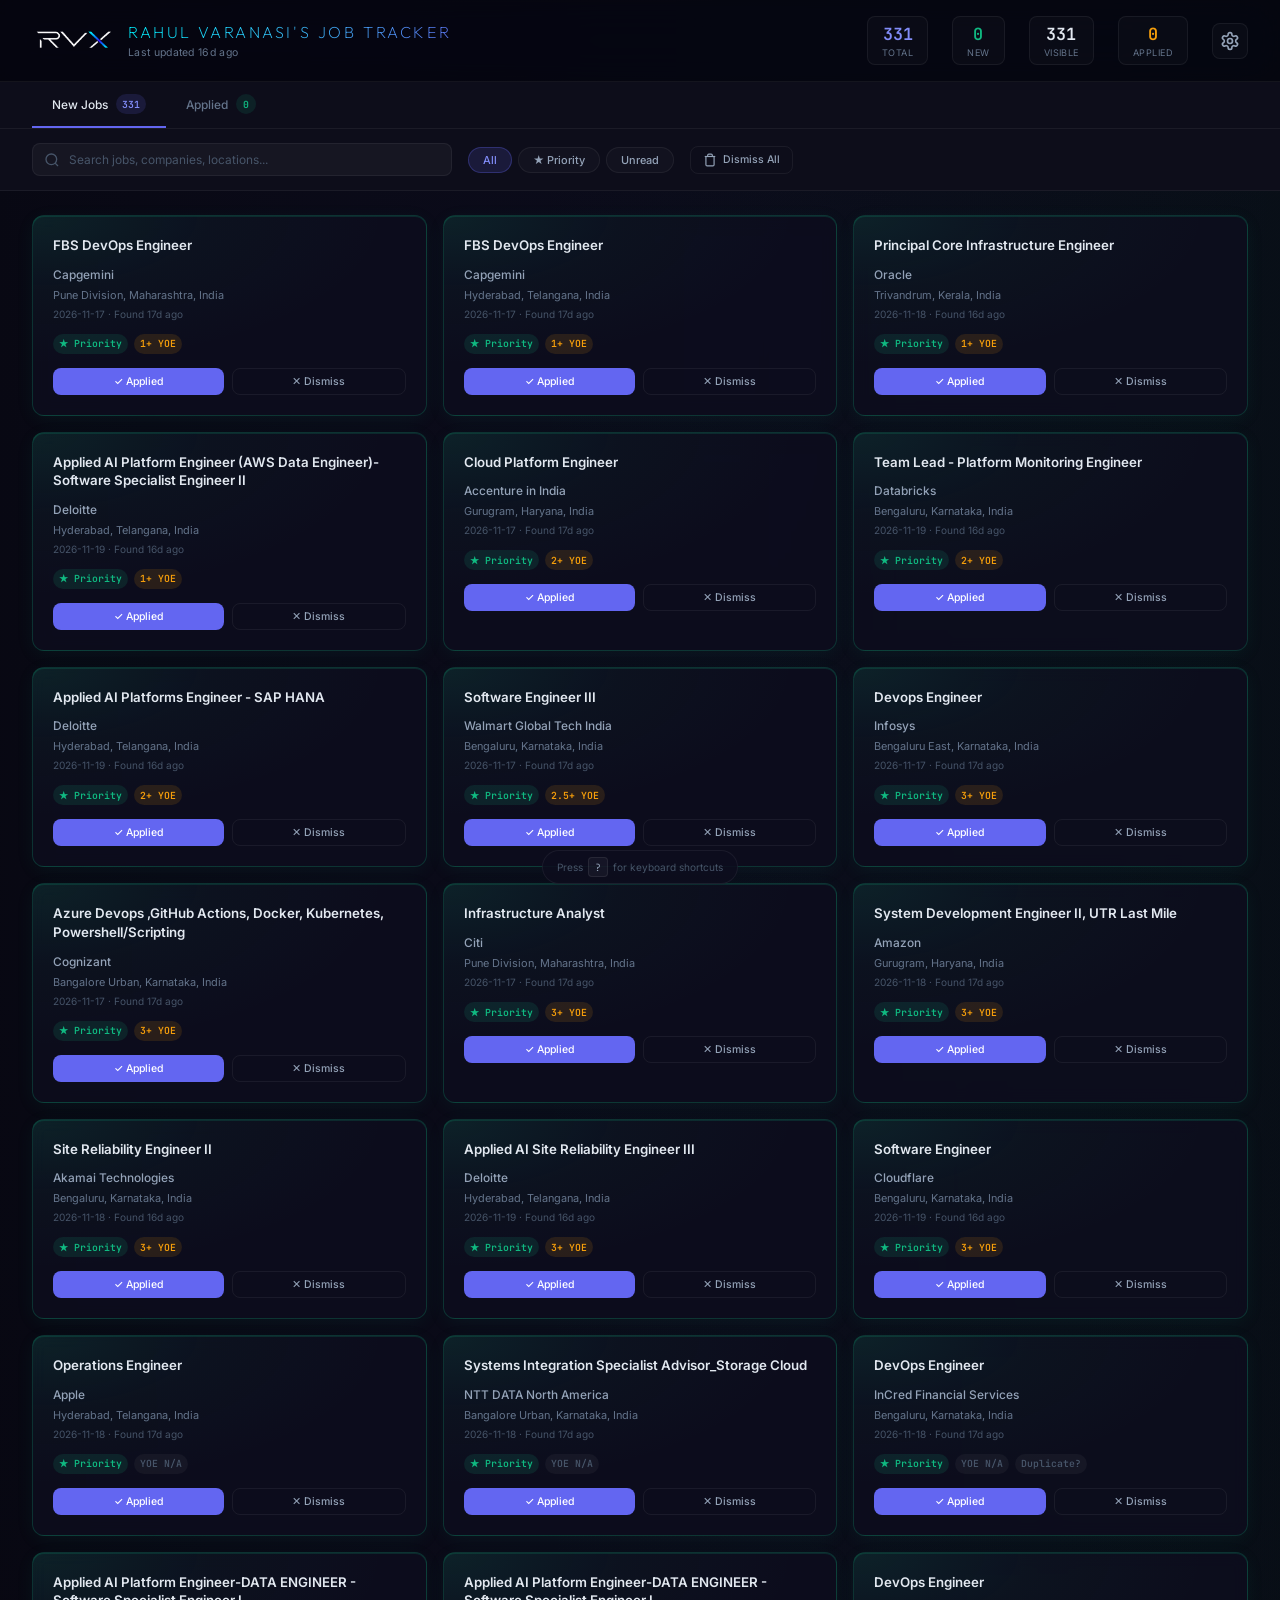
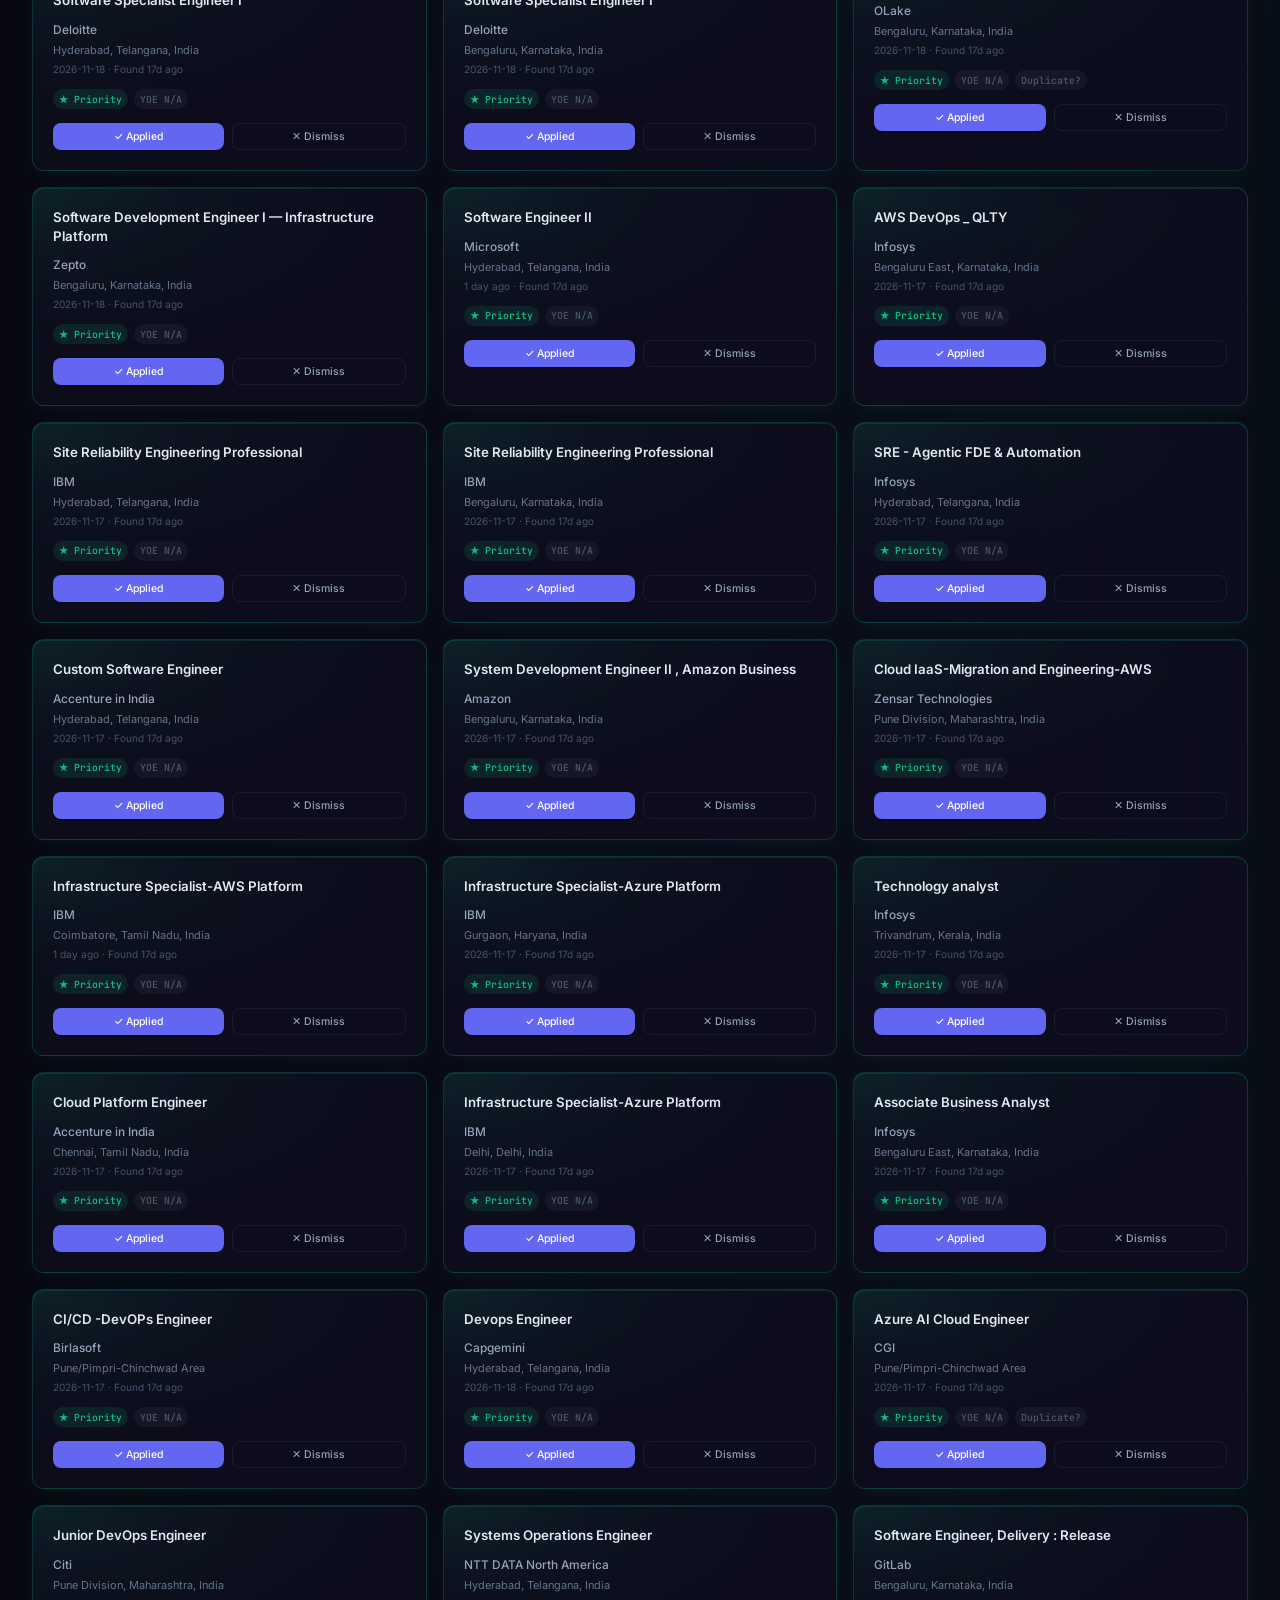
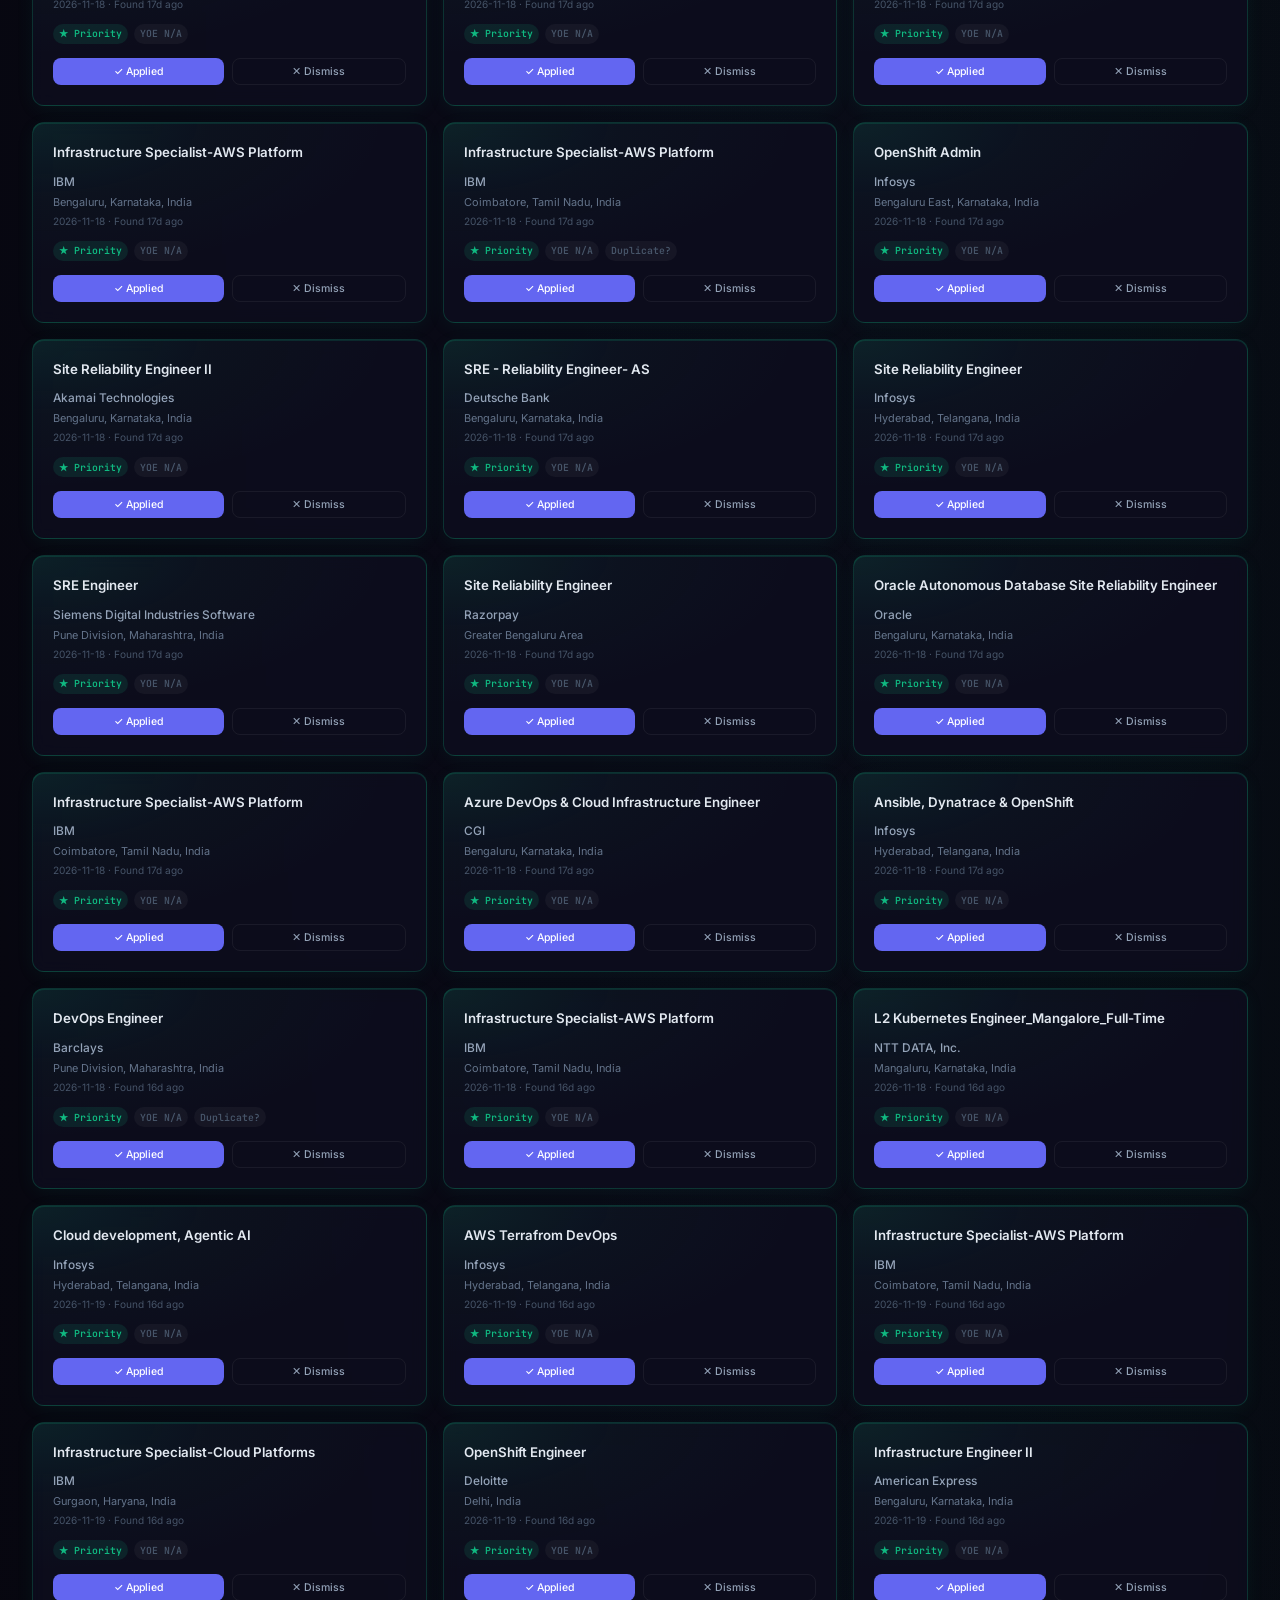
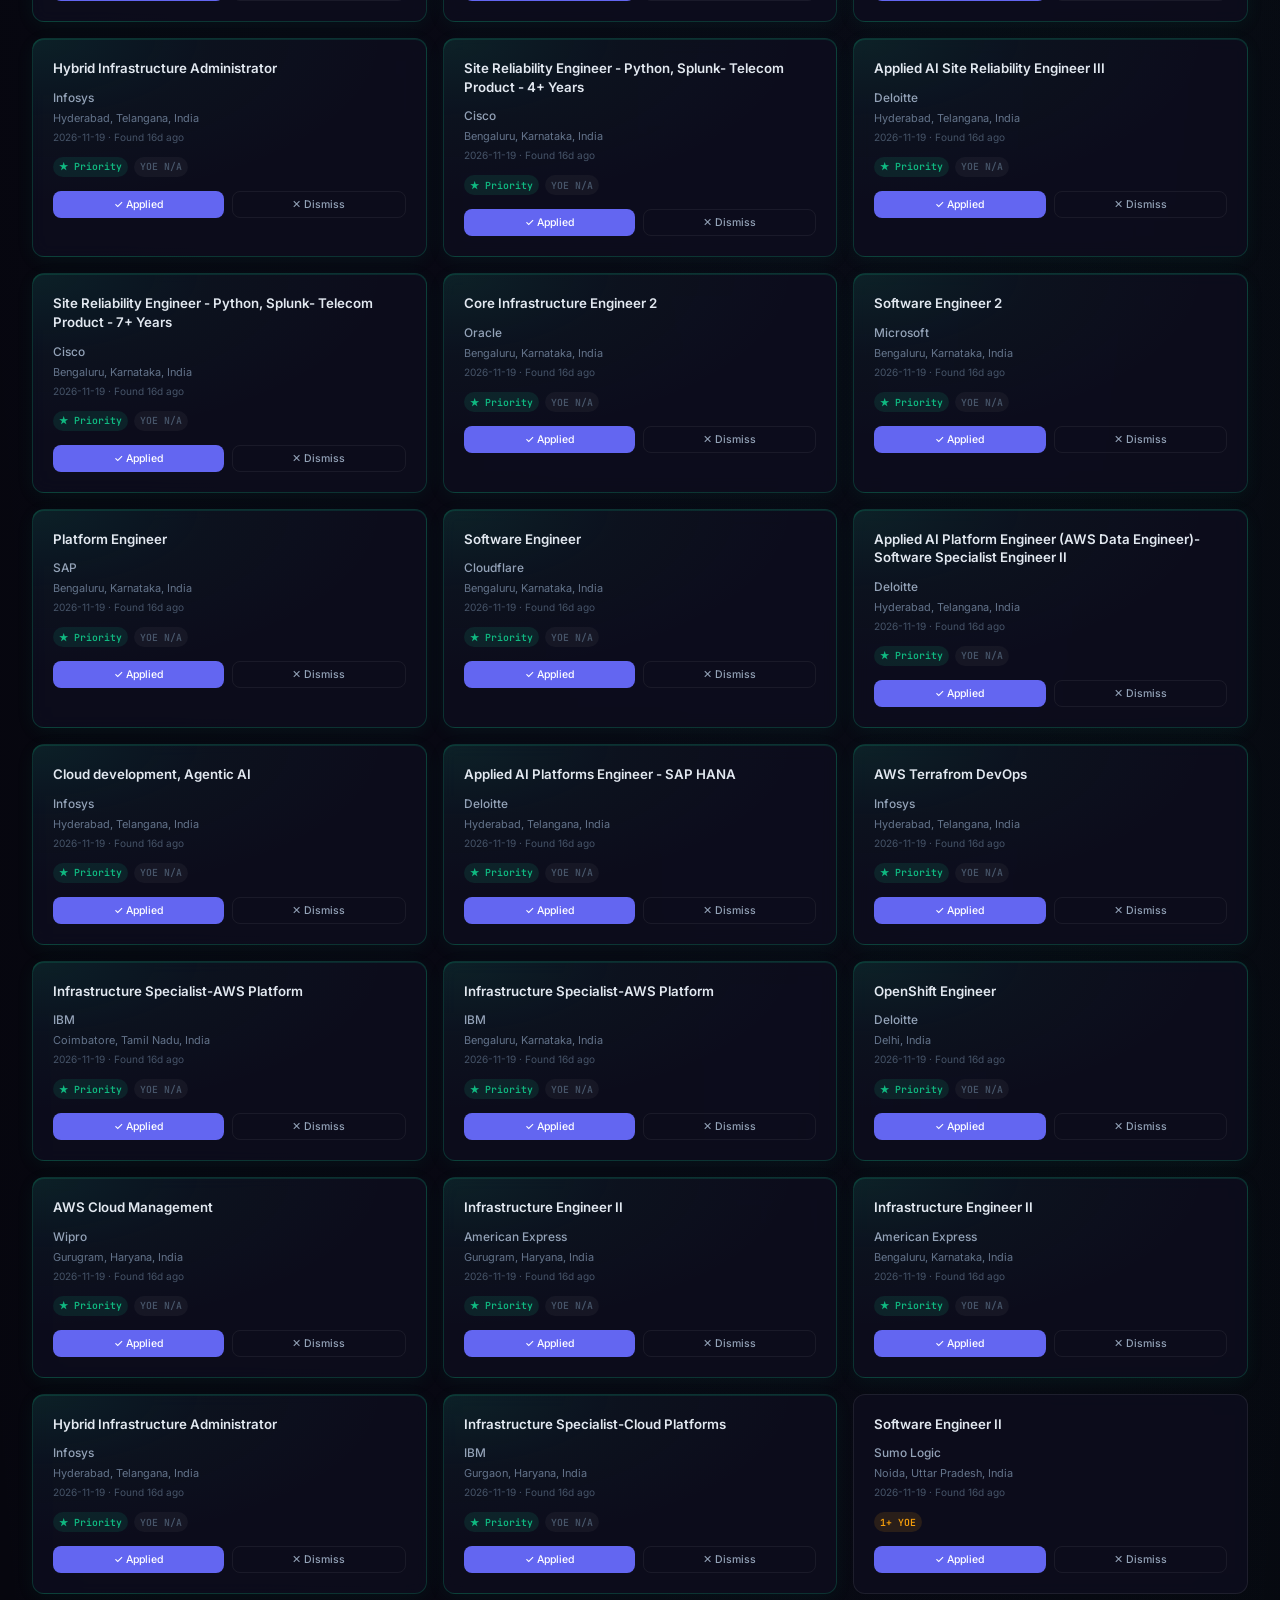
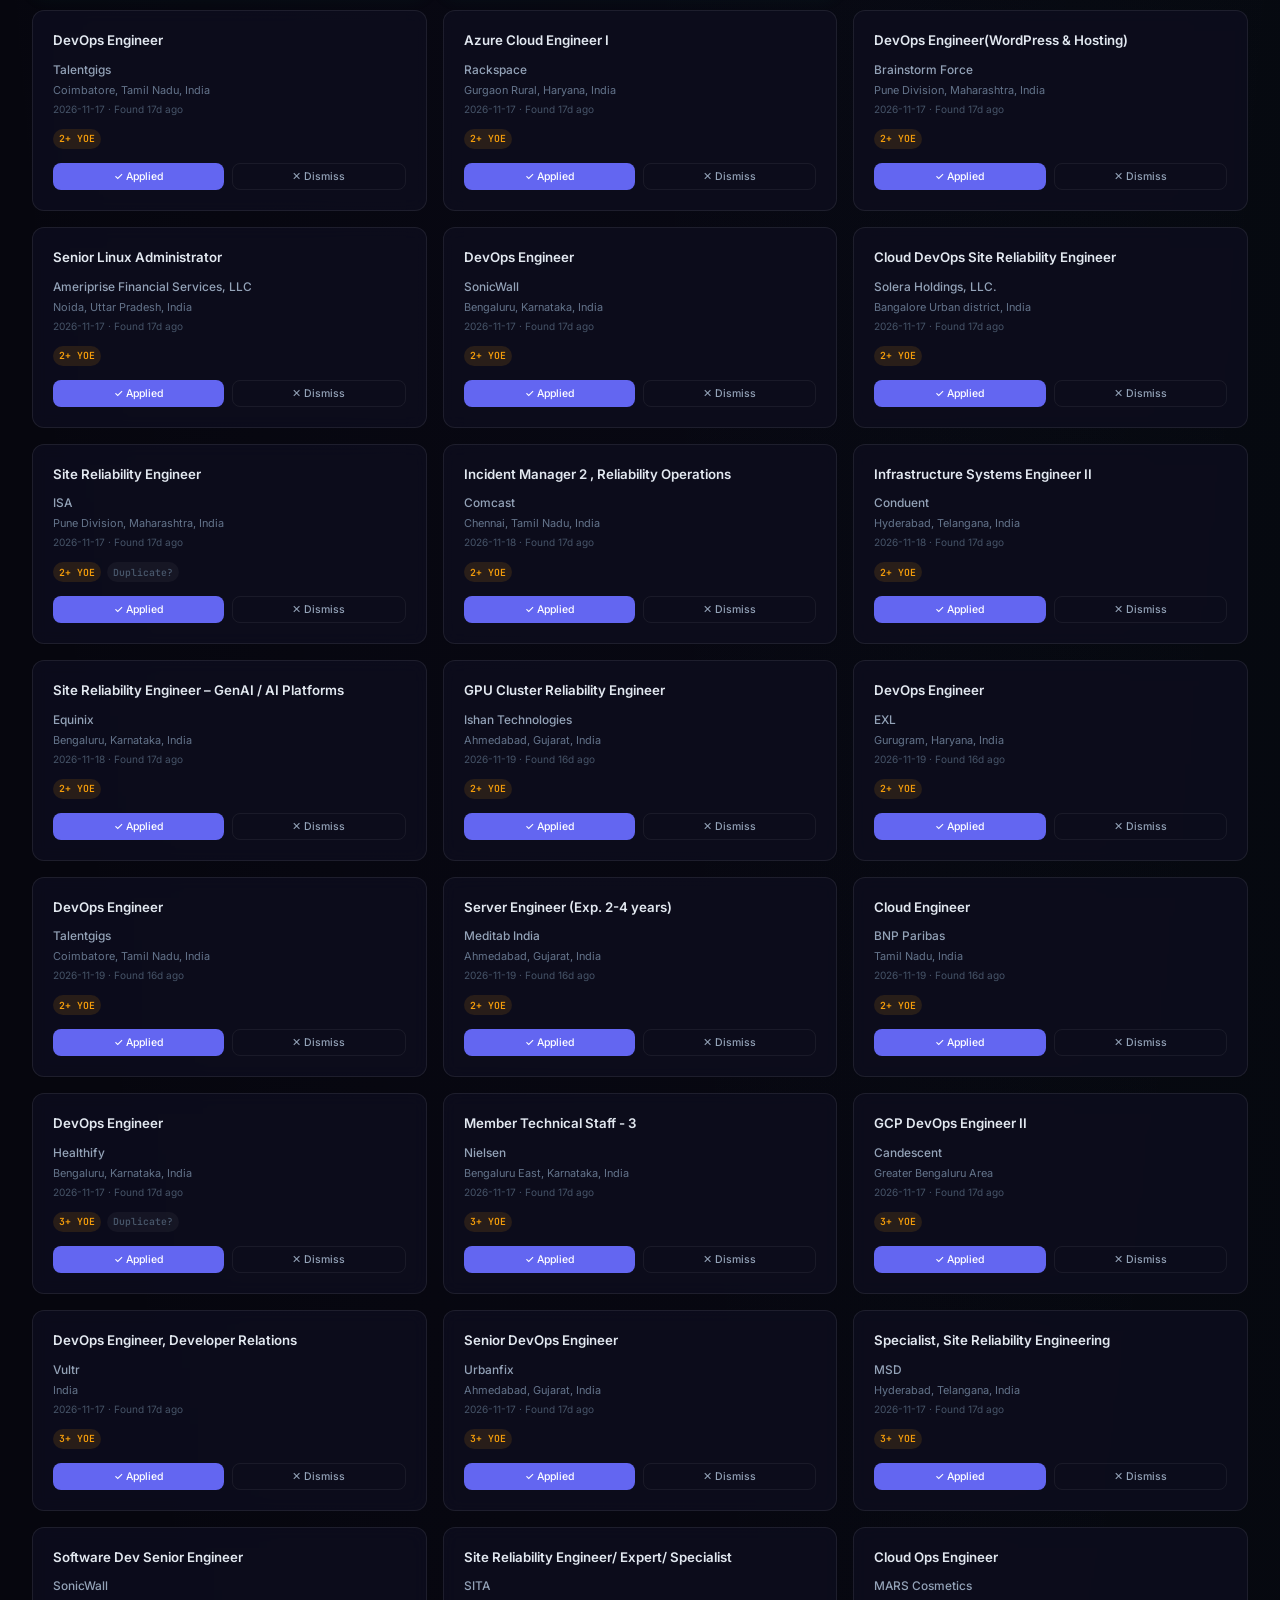
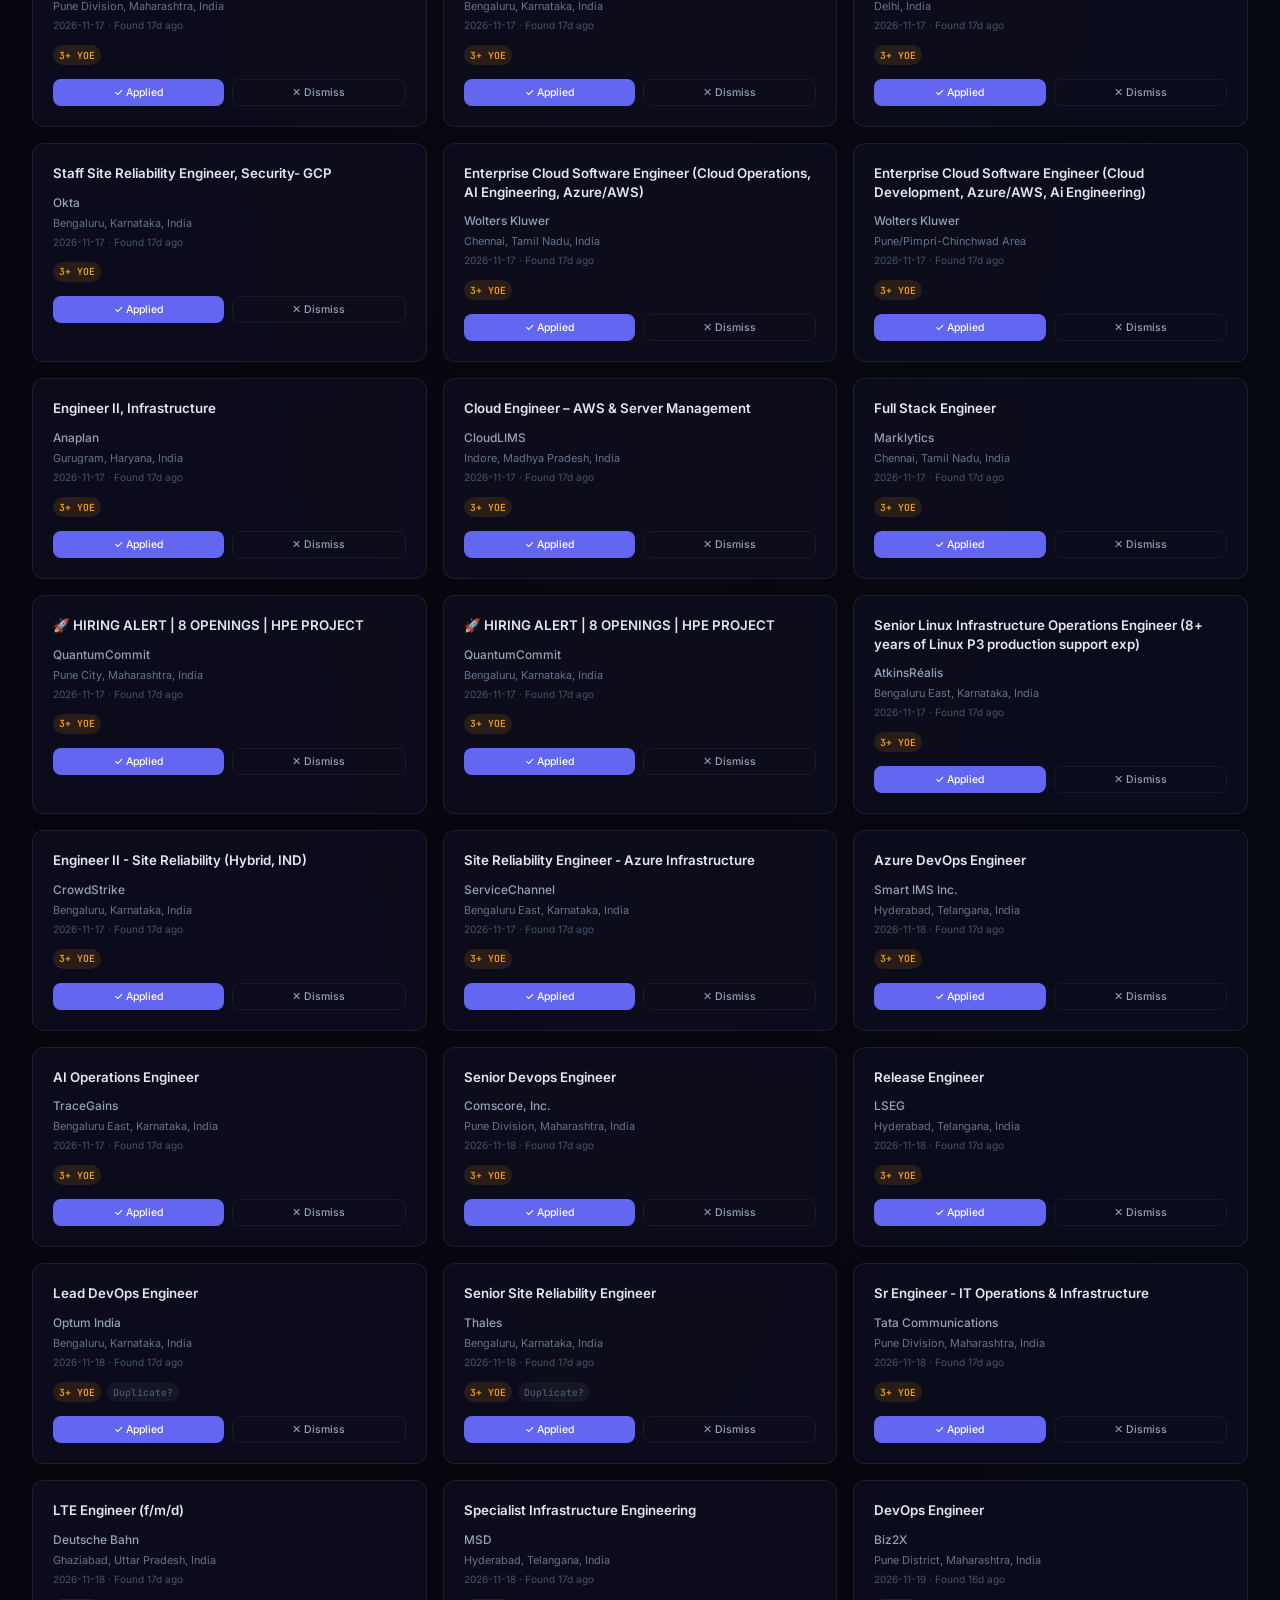
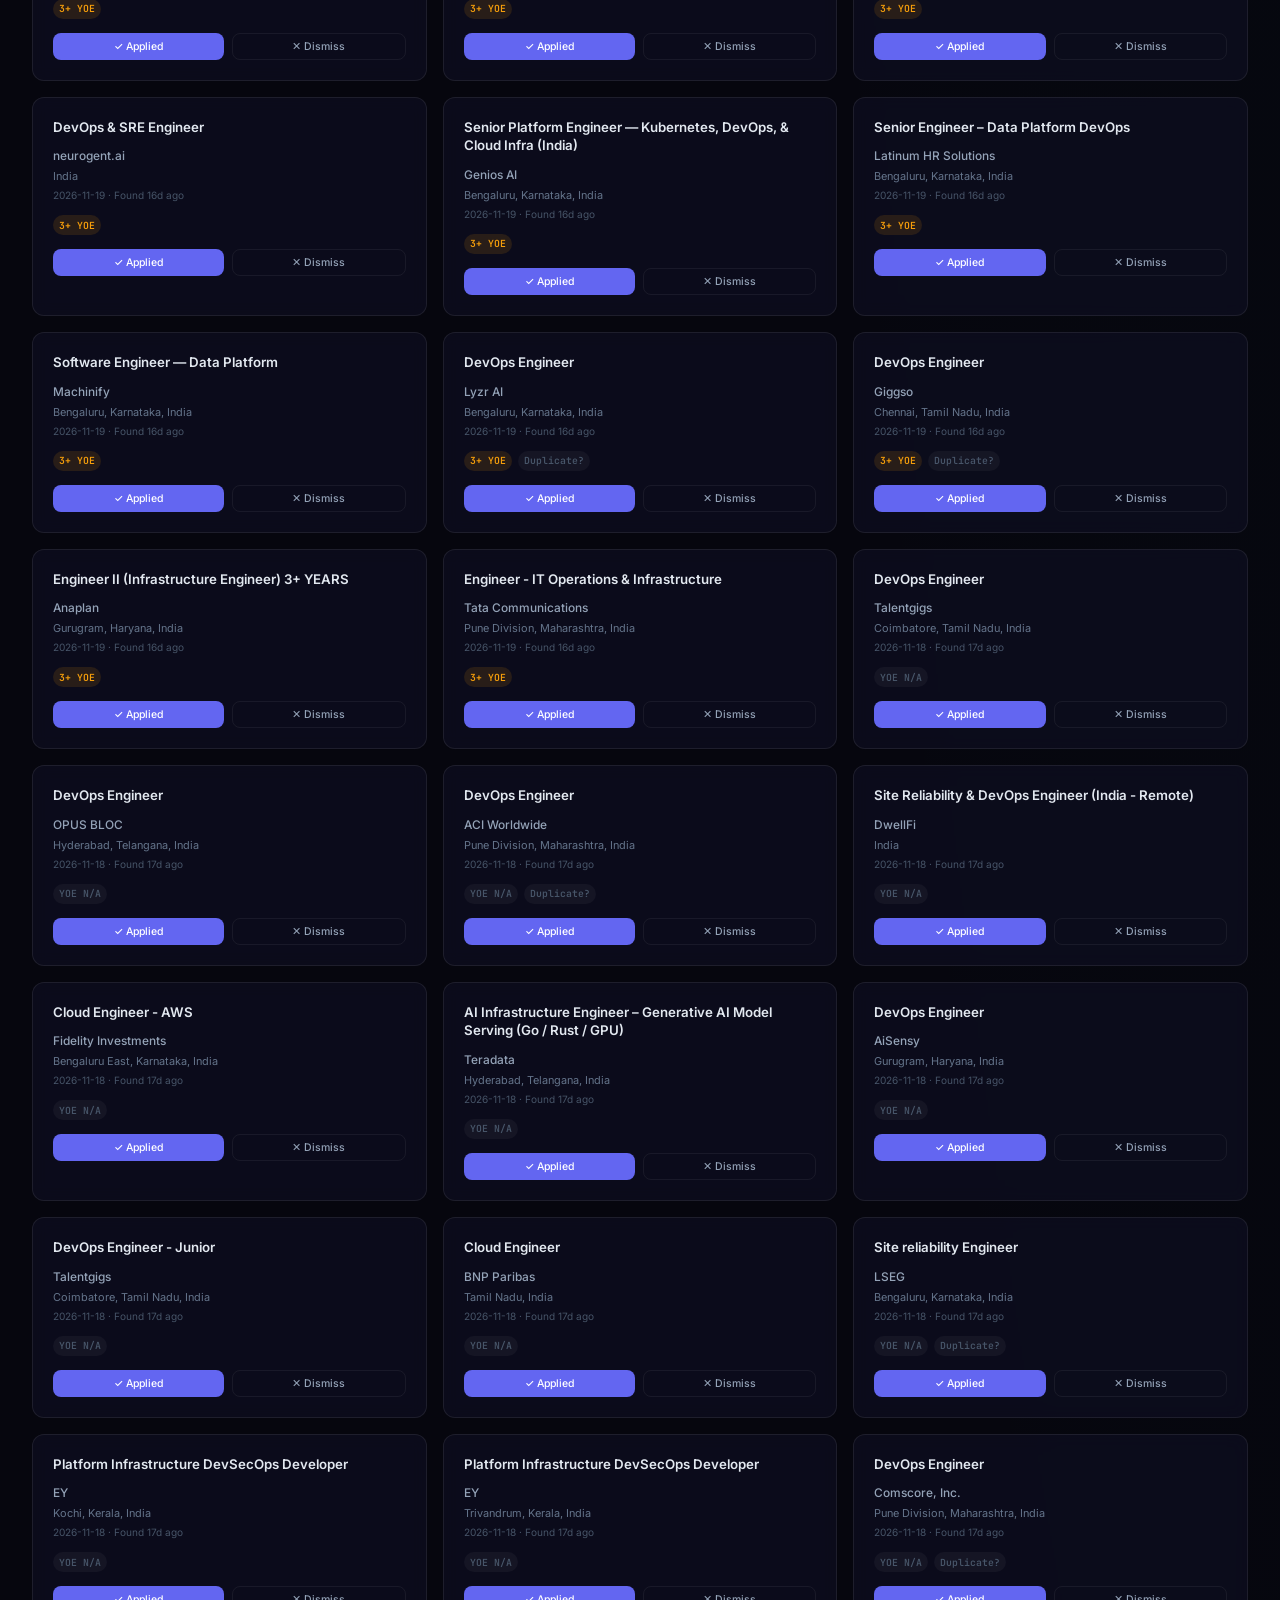
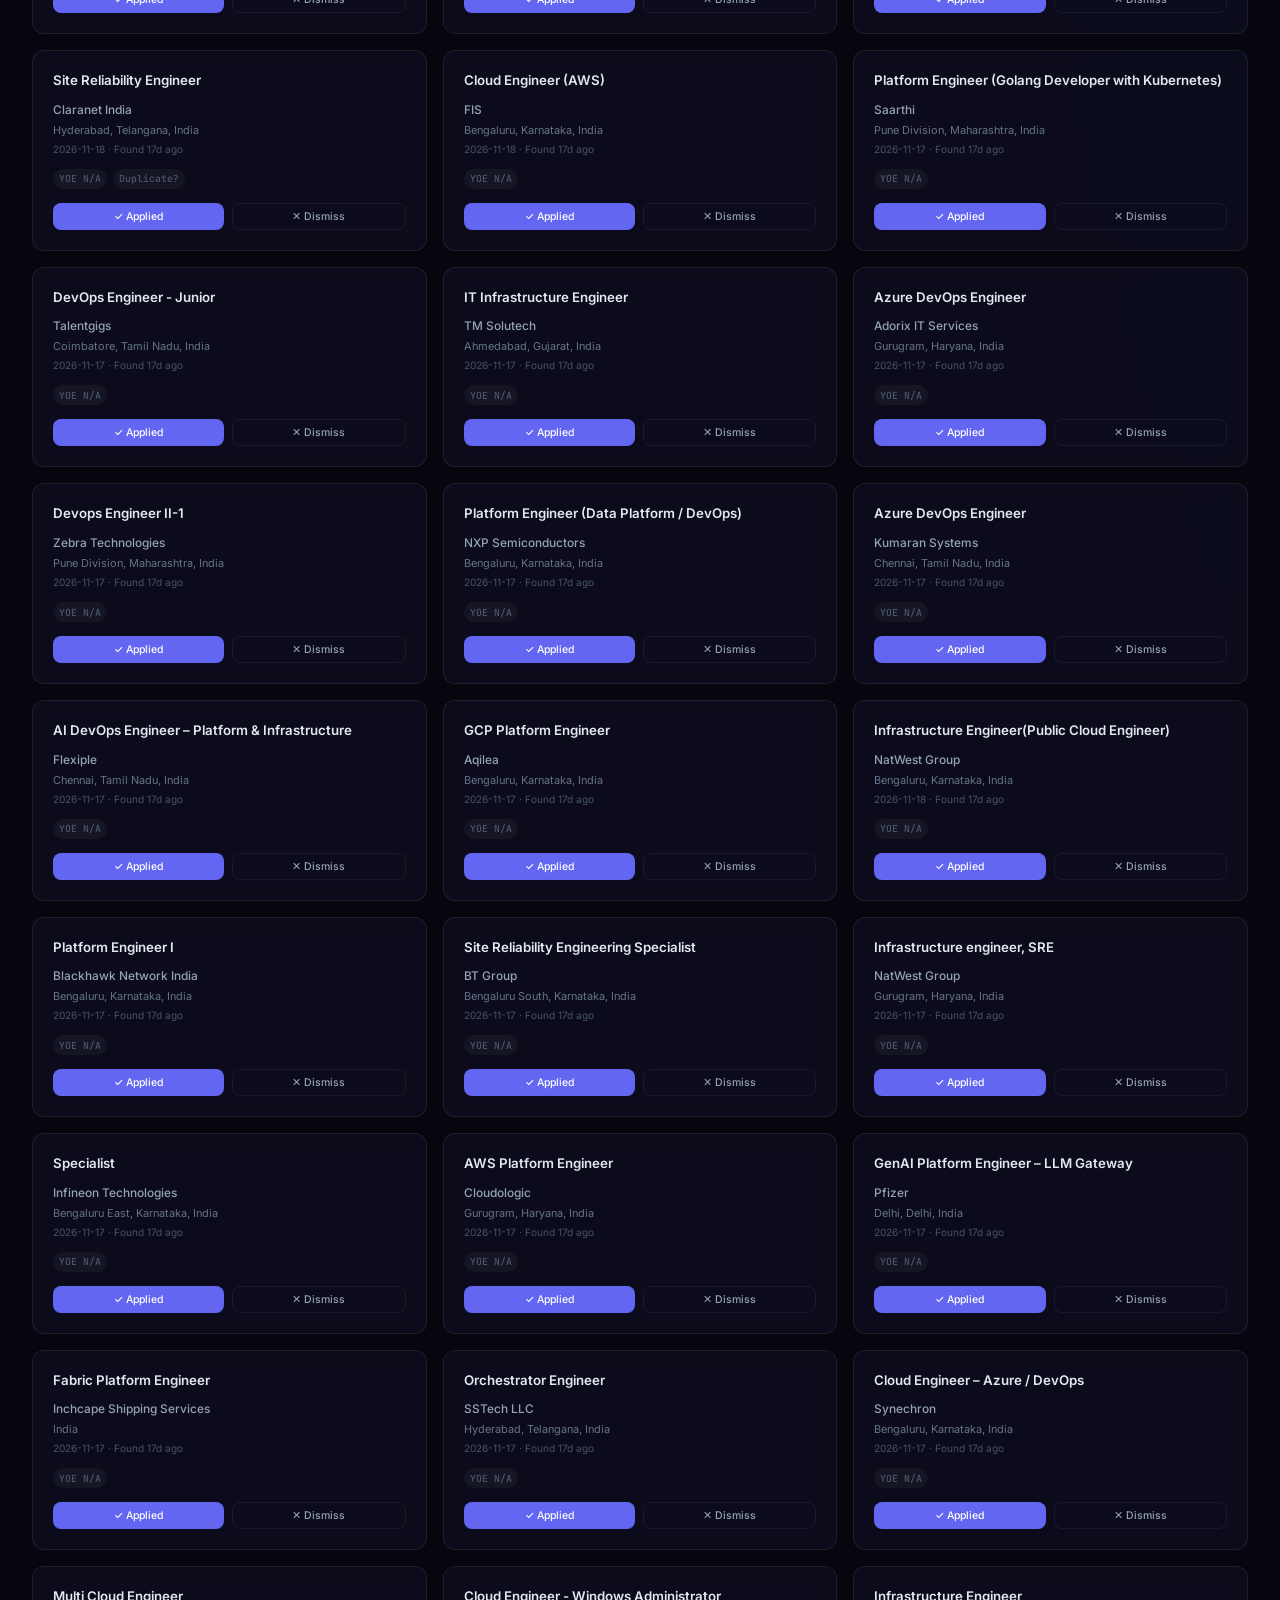
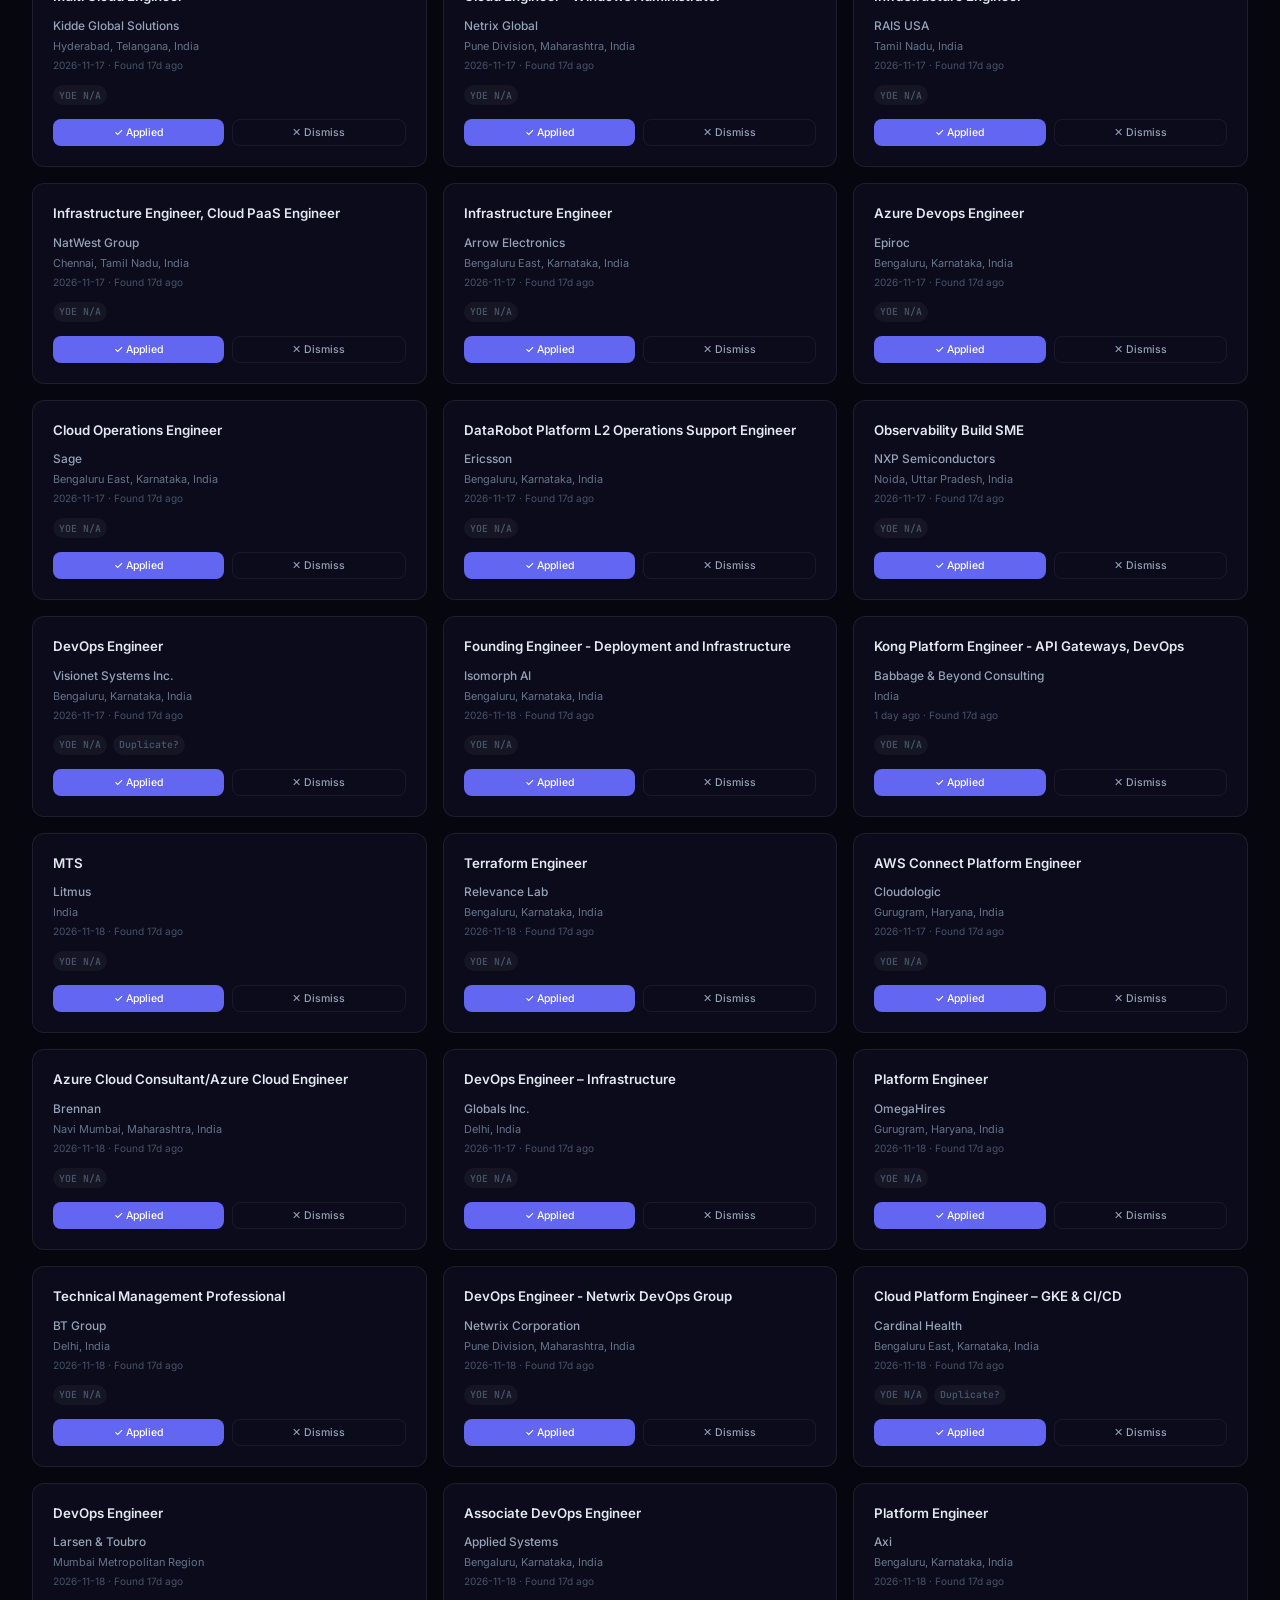
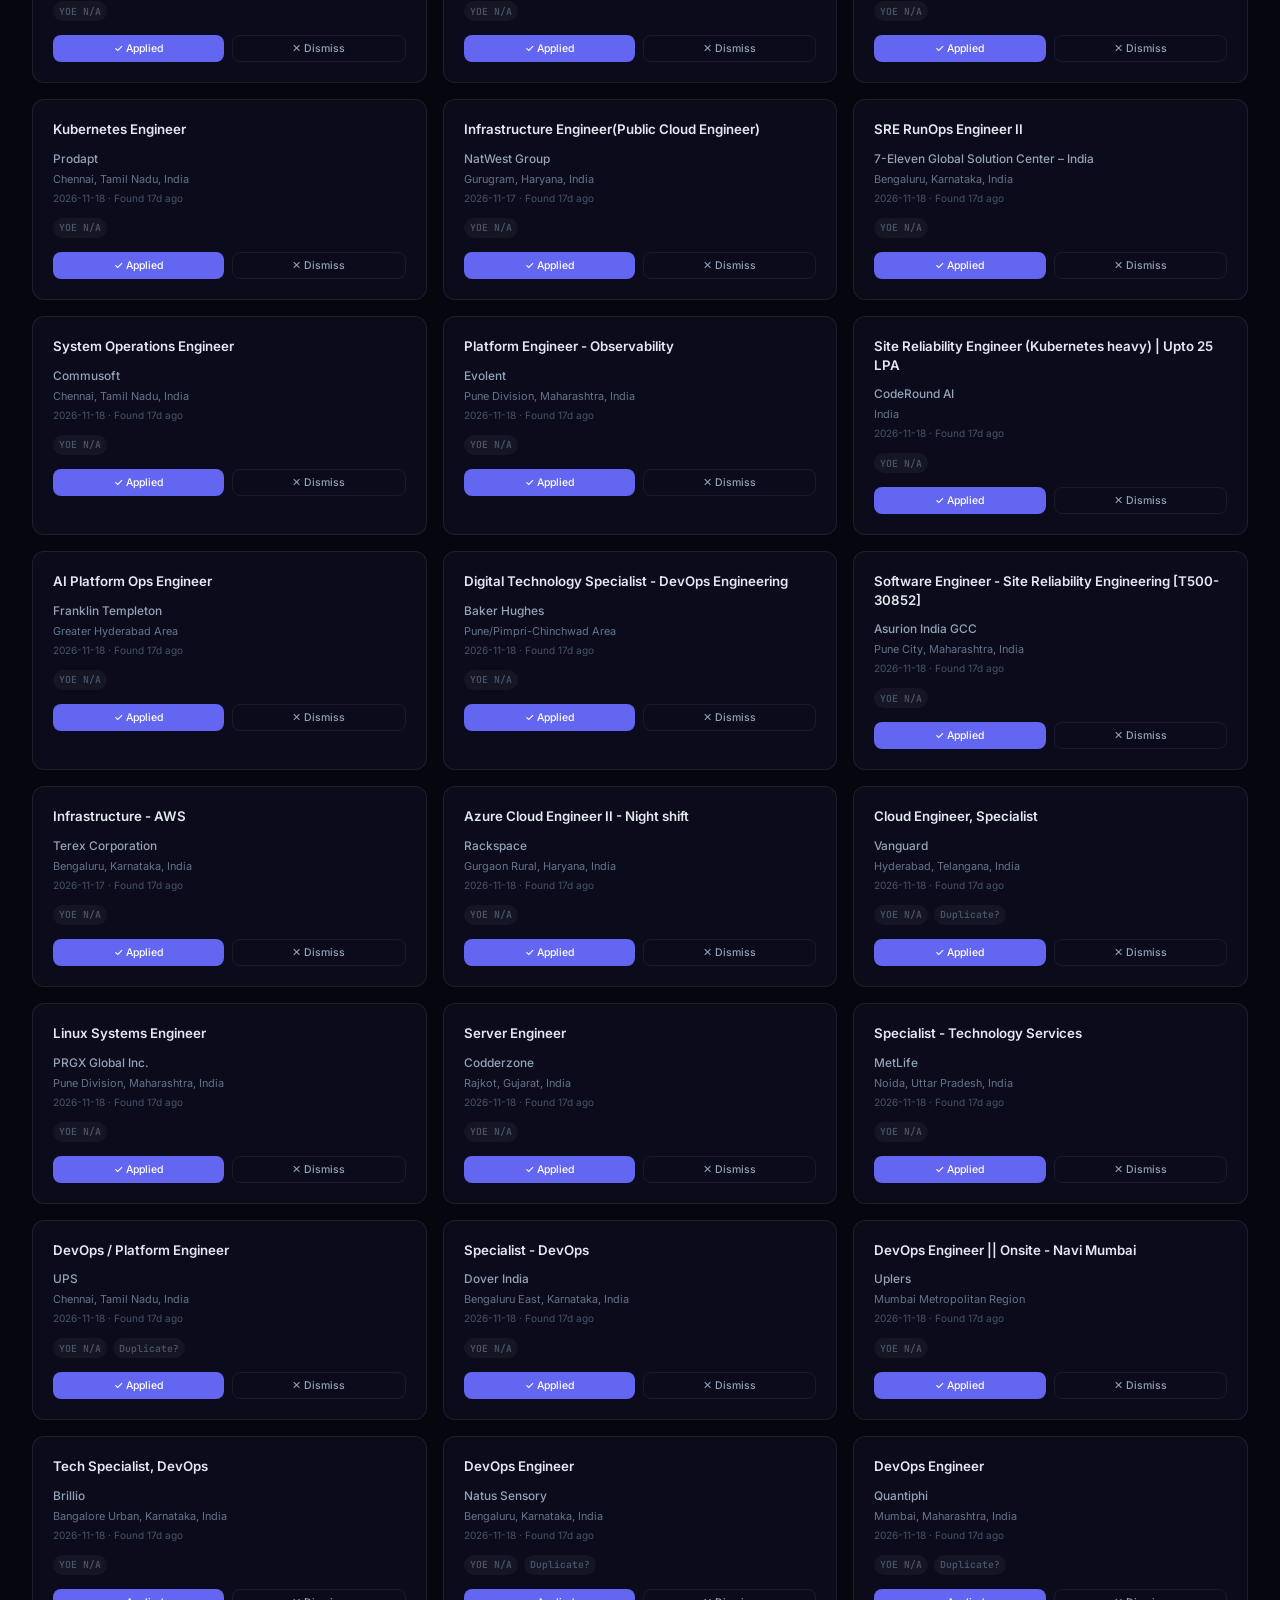
==== commit bef0c033: "deploy: bd8e75755157ec50f6d9e9d139bbcb0b7a805c97" ====
--- a/index.html
+++ b/index.html
@@ -129,12 +129,12 @@
             </div>
             <div class="form-row">
               <div class="form-group">
-                <label class="form-label" for="minYoe">Min YOE</label>
-                <input type="number" class="form-input" id="minYoe" min="0" max="20" step="1">
+                <label class="form-label" for="minYoe">Your Experience (yrs)</label>
+                <input type="number" class="form-input" id="minYoe" min="0" max="20" step="1" title="How many years of experience you have">
               </div>
               <div class="form-group">
-                <label class="form-label" for="maxYoe">Max YOE</label>
-                <input type="number" class="form-input" id="maxYoe" min="0" max="20" step="1">
+                <label class="form-label" for="maxYoe">Stretch (yrs)</label>
+                <input type="number" class="form-input" id="maxYoe" min="0" max="5" step="1" title="Years above your experience you're willing to reach for">
               </div>
               <div class="form-group">
                 <label class="form-label" for="searchLocation">Location</label>
